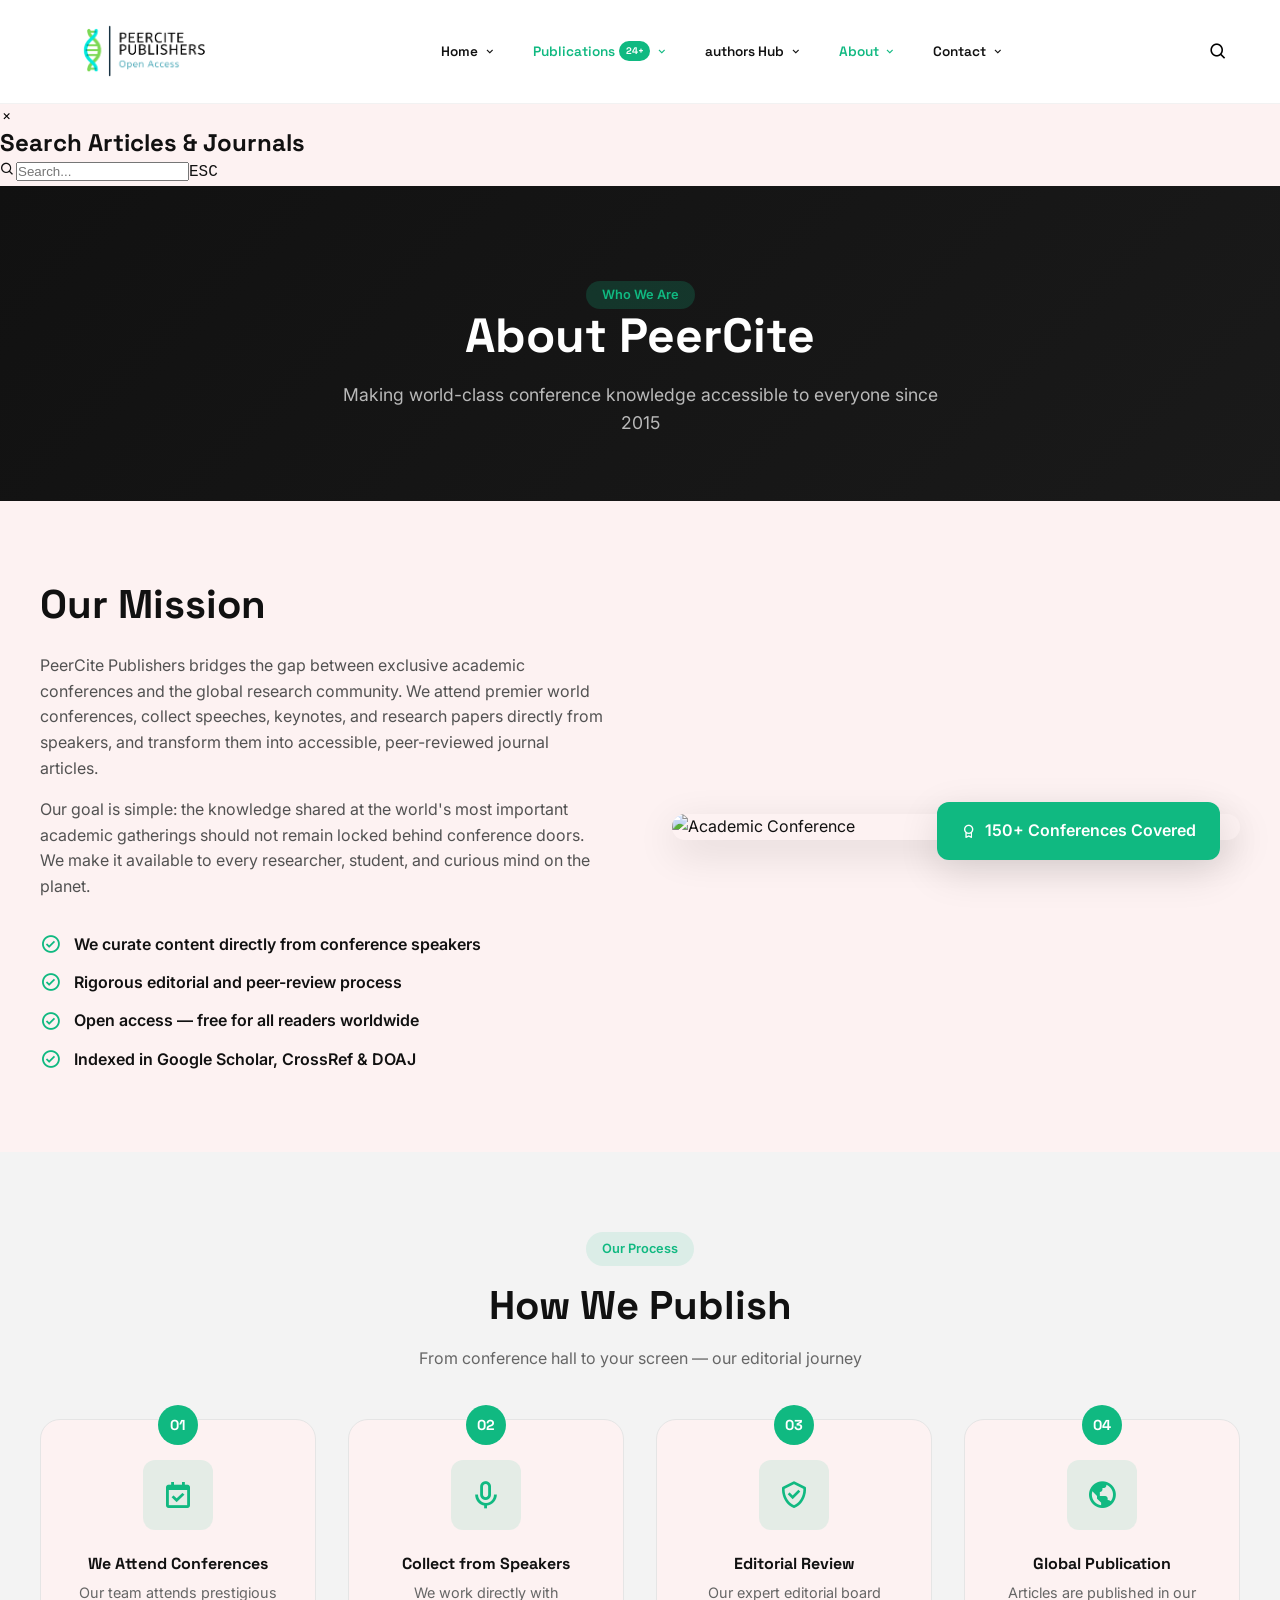
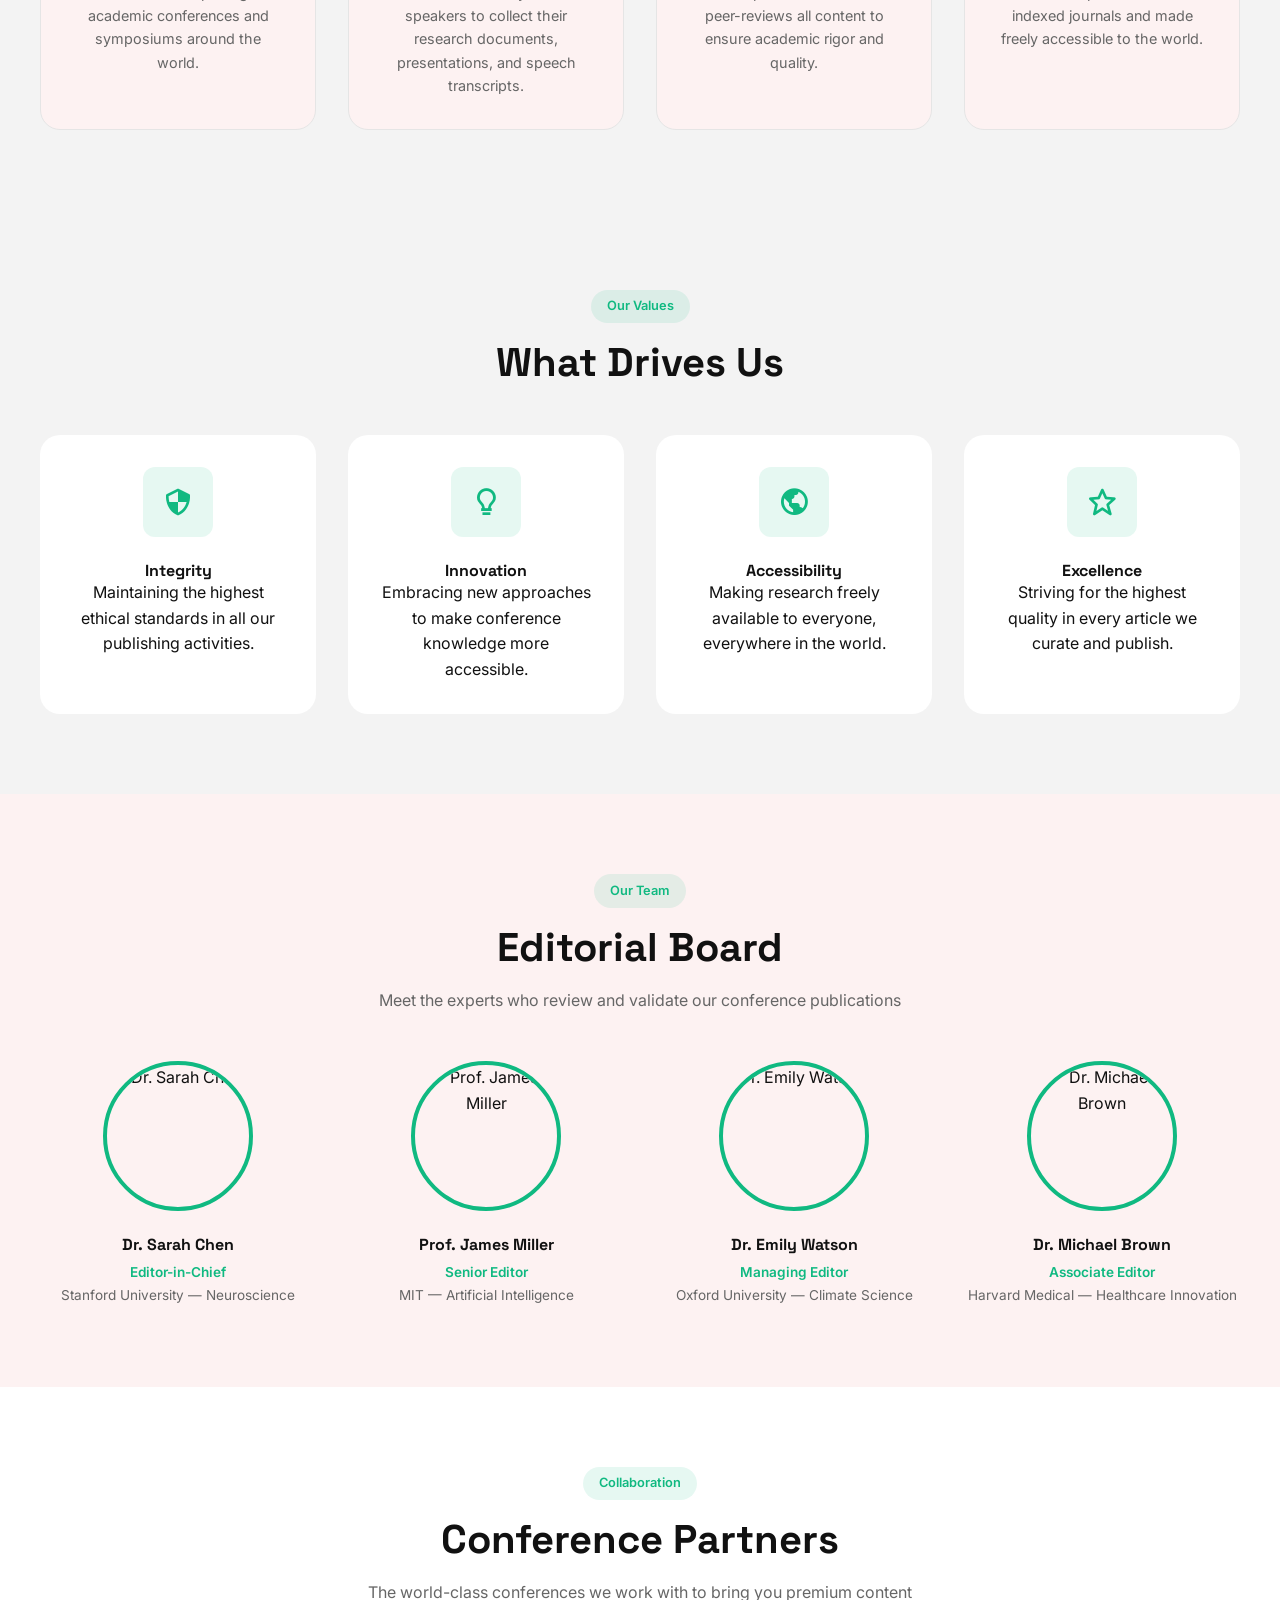
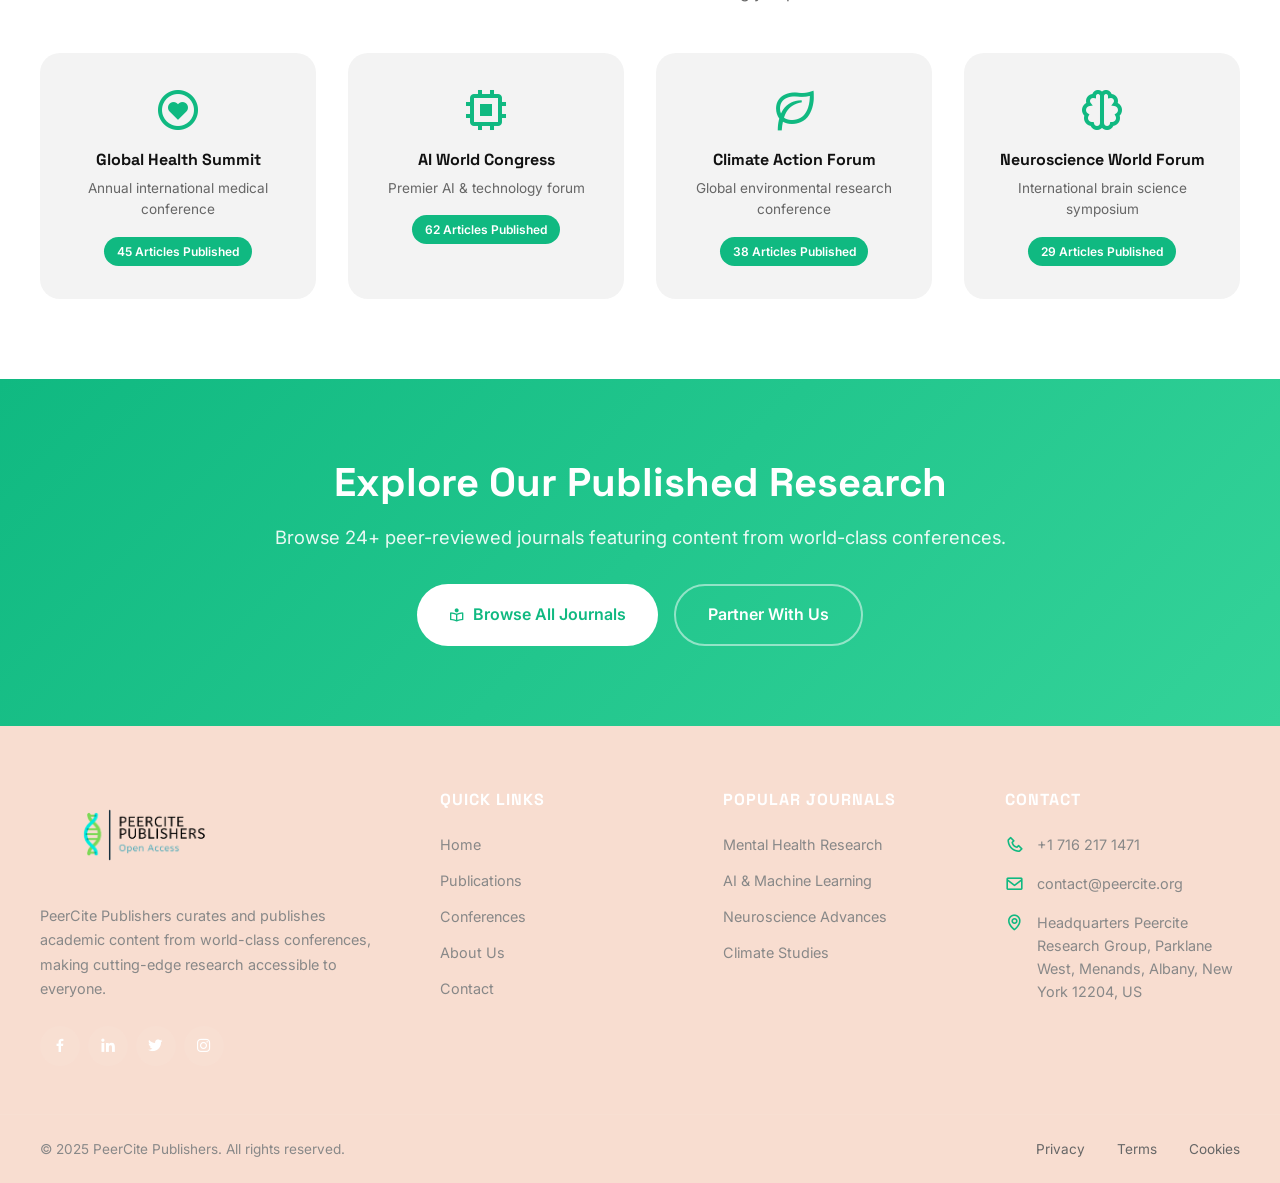
==== about.html @ d7b2512c "first commit" ====
<!DOCTYPE html>
<html lang="en">

<head>
    <meta charset="UTF-8">
    <meta name="viewport" content="width=device-width, initial-scale=1.0">
    <title>About Us | PeerCite Publishers</title>
    <link rel="preconnect" href="https://fonts.googleapis.com">
    <link rel="preconnect" href="https://fonts.gstatic.com" crossorigin>
    <link
        href="https://fonts.googleapis.com/css2?family=Space+Grotesk:wght@300;400;500;600;700;800&family=Inter:wght@300;400;500;600;700;800&display=swap"
        rel="stylesheet">
    <link href="https://unpkg.com/boxicons@2.1.4/css/boxicons.min.css" rel="stylesheet">
    <link rel="stylesheet" href="style.css">
</head>

<body>

    <!-- TOP BAR -->
    <!-- <div class="top-bar">
        <div class="container">
            <div class="top-bar-left">
                <a href="tel:+17162171471" class="top-bar-link"><i class='bx bx-phone-call'></i><span>+1 716 217 1471</span></a>
                <div class="top-bar-divider"></div>
                <a href="mailto:contact@peercite.org" class="top-bar-link"><i class='bx bx-envelope'></i><span>contact@peercite.org</span></a>
            </div>
            <div class="top-bar-right">
                <div class="top-bar-socials">
                    <a href="#" class="top-bar-social facebook"><i class='bx bxl-facebook'></i></a>
                    <a href="#" class="top-bar-social linkedin"><i class='bx bxl-linkedin'></i></a>
                    <a href="#" class="top-bar-social twitter"><i class='bx bxl-twitter'></i></a>
                    <a href="#" class="top-bar-social instagram"><i class='bx bxl-instagram'></i></a>
                </div>
            </div>
        </div>
    </div> -->

    <!-- HEADER -->
    <header class="main-header" id="main-header">
        <div class="container">
            <a href="index.html" class="header-logo">
                <img src="assets/images/Peercite Logo..png" alt="PeerCite Logo" class="logo-img">
                <div class="logo-text-wrapper">
                </div>
            </a>
            <nav class="desktop-nav">
                <div class="nav-dropdown">
                    <a href="index.html" class="nav-link"><span>Home</span><i class='bx bx-chevron-down'></i></a>
                    <!-- <div class="dropdown-menu">
                        <a href="index.html" class="dropdown-item">
                            <div class="dropdown-icon"><i class='bx bx-home-alt'></i></div>
                            <div class="dropdown-content"><span class="dropdown-title">Homepage</span><span class="dropdown-desc">Back to main page</span></div>
                        </a>
                        <a href="index.html#featured" class="dropdown-item">
                            <div class="dropdown-icon"><i class='bx bx-star'></i></div>
                            <div class="dropdown-content"><span class="dropdown-title">Featured Journals</span><span class="dropdown-desc">Our top publications</span></div>
                        </a>
                    </div> -->
                </div>
                <div class="nav-dropdown mega-dropdown">
                    <a href="publications.html" class="nav-link active"><span>Publications</span><span
                            class="nav-badge">24+</span><i class='bx bx-chevron-down'></i></a>
                    <div class="dropdown-menu mega-menu">
                        <div class="mega-menu-inner">
                            <div class="mega-col">
                                <h5 class="mega-title"><i class='bx bx-heart-circle'></i> Medical Sciences</h5>
                                <ul class="mega-links">
                                    <li><a href="journal.html?id=mental-health">Mental Health</a></li>
                                    <li><a href="journal.html?id=surgery-medicine">Surgery & Medicine</a></li>
                                    <li><a href="journal.html?id=neuroscience">Neuroscience</a></li>
                                    <li><a href="journal.html?id=cardio-biology">Cardio Biology</a></li>
                                </ul>
                            </div>
                            <div class="mega-col">
                                <h5 class="mega-title"><i class='bx bx-chip'></i> Science & Tech</h5>
                                <ul class="mega-links">
                                    <li><a href="journal.html?id=ai-machine-learning">AI & Machine Learning</a></li>
                                    <li><a href="journal.html?id=quantum-science">Quantum Science</a></li>
                                    <li><a href="journal.html?id=blockchain">Blockchain</a></li>
                                    <li><a href="journal.html?id=applied-chemistry">Applied Chemistry</a></li>
                                </ul>
                            </div>
                            <div class="mega-col">
                                <h5 class="mega-title"><i class='bx bx-group'></i> Social Sciences</h5>
                                <ul class="mega-links">
                                    <li><a href="journal.html?id=womens-leadership">Women's Leadership</a></li>
                                    <li><a href="journal.html?id=globalization">Globalization & Education</a></li>
                                    <li><a href="journal.html?id=entrepreneurship">Entrepreneurship</a></li>
                                    <li><a href="journal.html?id=metaphysics">Metaphysics & Mystery</a></li>
                                </ul>
                            </div>
                            <div class="mega-col mega-featured">
                                <div class="mega-featured-card">
                                    <span class="featured-badge">Featured</span>
                                    <h4>Women's Leadership 2024</h4>
                                    <p>Latest proceedings from the WL Conference.</p>
                                    <div class="featured-stats">
                                        <div class="stat"><strong>4</strong><span>Proceedings</span></div>
                                        <div class="stat"><strong>24</strong><span>Journals</span></div>
                                    </div>
                                    <a href="journal.html?id=womens-leadership" class="mega-featured-btn">Read Now →</a>
                                </div>
                            </div>
                        </div>
                        <div class="mega-footer">
                            <a href="publications.html" class="mega-footer-link">View All Publications <i
                                    class='bx bx-right-arrow-alt'></i></a>
                        </div>
                    </div>
                </div>
                <!-- <div class="nav-dropdown">-->
                <a href="authors.html" class="nav-link"><span>authors Hub</span><i class='bx bx-chevron-down'></i></a>
                <!-- <div class="dropdown-menu">
                        <a href="authors.html" class="dropdown-item">
                            <div class="dropdown-icon"><i class='bx bx-calendar-event'></i></div>
                            <div class="dropdown-content"><span class="dropdown-title">Past Conferences</span><span class="dropdown-desc">Browse archives</span></div>
                        </a>
                        <a href="conferences.html#speakers" class="dropdown-item">
                            <div class="dropdown-icon"><i class='bx bx-microphone'></i></div>
                            <div class="dropdown-content"><span class="dropdown-title">Featured Speakers</span><span class="dropdown-desc">World-class researchers</span></div>
                        </a>
                    </div>
                </div> -->
                <div class="nav-dropdown">
                    <a href="about.html" class="nav-link active"><span>About</span><i
                            class='bx bx-chevron-down'></i></a>
                    <div class="dropdown-menu">
                        <a href="about.html" class="dropdown-item">
                            <div class="dropdown-icon"><i class='bx bx-building-house'></i></div>
                            <div class="dropdown-content"><span class="dropdown-title">Our Story</span><span
                                    class="dropdown-desc">Mission & vision</span></div>
                        </a>
                        <a href="about.html#team" class="dropdown-item">
                            <div class="dropdown-icon"><i class='bx bx-group'></i></div>
                            <div class="dropdown-content"><span class="dropdown-title">Editorial Board</span><span
                                    class="dropdown-desc">Meet our experts</span></div>
                        </a>
                        <a href="about.html#partners" class="dropdown-item">
                            <div class="dropdown-icon"><i class='bx bx-handshake'></i></div>
                            <div class="dropdown-content"><span class="dropdown-title">Partners</span><span
                                    class="dropdown-desc">Conference organizers</span></div>
                        </a>
                    </div>
                </div>
                <div class="nav-dropdown">
                    <a href="contact.html" class="nav-link"><span>Contact</span><i class='bx bx-chevron-down'></i></a>
                    <div class="dropdown-menu">
                        <a href="contact.html" class="dropdown-item">
                            <div class="dropdown-icon"><i class='bx bx-envelope'></i></div>
                            <div class="dropdown-content"><span class="dropdown-title">Get In Touch</span><span
                                    class="dropdown-desc">Send us a message</span></div>
                        </a>
                        <a href="contact.html#faq" class="dropdown-item">
                            <div class="dropdown-icon"><i class='bx bx-help-circle'></i></div>
                            <div class="dropdown-content"><span class="dropdown-title">FAQs</span><span
                                    class="dropdown-desc">Common questions</span></div>
                        </a>
                    </div>
                </div>
            </nav>
            <div class="header-actions">
                <button class="header-icon-btn search-trigger" id="search-trigger"><i class='bx bx-search'></i></button>
                <a href="publications.html" class="btn-primary-header"><i class='bx bx-book-reader'></i><span>Read
                        Articles</span></a>
            </div>
            <button class="hamburger" id="hamburger">
                <span class="hamburger-line"></span><span class="hamburger-line"></span><span
                    class="hamburger-line"></span>
            </button>
        </div>
    </header>

    <!-- MOBILE MENU -->
    <div class="mobile-overlay" id="mobile-overlay"></div>
    <div class="mobile-menu" id="mobile-menu">
        <div class="mobile-menu-header">
            <div class="mobile-logo"><span class="logo-mark">P</span><span>PeerCite</span></div>
            <button class="mobile-close" id="mobile-close"><i class='bx bx-x'></i></button>
        </div>
        <div class="mobile-search"><i class='bx bx-search'></i><input type="search" placeholder="Search articles...">
        </div>
        <nav class="mobile-nav">
            <div class="mobile-dropdown">
                <button class="mobile-nav-link"><i class='bx bx-home'></i><span>Home</span><i
                        class='bx bx-chevron-down chevron'></i></button>
                <div class="mobile-dropdown-content"><a href="index.html">Homepage</a><a
                        href="index.html#featured">Featured Journals</a></div>
            </div>
            <div class="mobile-dropdown">
                <button class="mobile-nav-link"><i class='bx bx-book-open'></i><span>Publications</span><span
                        class="mobile-badge">24+</span><i class='bx bx-chevron-down chevron'></i></button>
                <div class="mobile-dropdown-content">
                    <a href="journal.html">Medical Sciences</a>
                    <a href="journal.html">Technology</a>
                    <a href="publications.html" class="view-all">View All →</a>
                </div>
            </div>
            <div class="mobile-dropdown">
                <button class="mobile-nav-link"><i class='bx bx-calendar-event'></i><span>Conferences</span><i
                        class='bx bx-chevron-down chevron'></i></button>
                <div class="mobile-dropdown-content"><a href="conferences.html">Past Conferences</a><a
                        href="conferences.html#speakers">Featured Speakers</a></div>
            </div>
            <div class="mobile-dropdown">
                <button class="mobile-nav-link"><i class='bx bx-info-circle'></i><span>About</span><i
                        class='bx bx-chevron-down chevron'></i></button>
                <div class="mobile-dropdown-content"><a href="about.html">Our Story</a><a
                        href="about.html#team">Editorial Board</a></div>
            </div>
            <div class="mobile-dropdown">
                <button class="mobile-nav-link"><i class='bx bx-envelope'></i><span>Contact</span><i
                        class='bx bx-chevron-down chevron'></i></button>
                <div class="mobile-dropdown-content"><a href="contact.html">Get In Touch</a><a
                        href="contact.html#faq">FAQs</a></div>
            </div>
        </nav>
        <div class="mobile-menu-cta">
            <a href="publications.html" class="btn-mobile-cta"><i class='bx bx-book-reader'></i> Read Articles</a>
        </div>
        <div class="mobile-menu-footer">
            <div class="mobile-contact">
                <a href="tel:+17162171471"><i class='bx bx-phone'></i> +1 716 217 1471</a>
                <a href="mailto:contact@peercite.org"><i class='bx bx-envelope'></i> contact@peercite.org</a>
            </div>
            <div class="mobile-socials">
                <a href="#"><i class='bx bxl-facebook'></i></a>
                <a href="#"><i class='bx bxl-linkedin'></i></a>
                <a href="#"><i class='bx bxl-twitter'></i></a>
                <a href="#"><i class='bx bxl-instagram'></i></a>
            </div>
        </div>
    </div>

    <!-- SEARCH OVERLAY -->
    <div class="search-overlay" id="search-overlay">
        <div class="search-overlay-inner">
            <button class="search-close" id="search-close"><i class='bx bx-x'></i></button>
            <h2>Search Articles & Journals</h2>
            <div class="search-form"><i class='bx bx-search'></i><input type="search" id="search-input"
                    placeholder="Search..."><kbd>ESC</kbd></div>
        </div>
    </div>

    <!-- PAGE HERO -->
    <section class="page-hero">
        <div class="container">
            <div class="page-hero-content">
                <span class="page-tag">Who We Are</span>
                <h1>About PeerCite</h1>
                <p>Making world-class conference knowledge accessible to everyone since 2015</p>
            </div>
        </div>
    </section>

    <!-- ABOUT CONTENT -->
    <section class="about-content-section">
        <div class="container">
            <div class="about-grid">
                <div class="about-text">
                    <h2>Our Mission</h2>
                    <p>PeerCite Publishers bridges the gap between exclusive academic conferences and the global
                        research community. We attend premier world conferences, collect speeches, keynotes, and
                        research papers directly from speakers, and transform them into accessible, peer-reviewed
                        journal articles.</p>
                    <p>Our goal is simple: the knowledge shared at the world's most important academic gatherings should
                        not remain locked behind conference doors. We make it available to every researcher, student,
                        and curious mind on the planet.</p>
                    <div class="about-features">
                        <div class="about-feature">
                            <i class='bx bx-check-circle'></i>
                            <span>We curate content directly from conference speakers</span>
                        </div>
                        <div class="about-feature">
                            <i class='bx bx-check-circle'></i>
                            <span>Rigorous editorial and peer-review process</span>
                        </div>
                        <div class="about-feature">
                            <i class='bx bx-check-circle'></i>
                            <span>Open access — free for all readers worldwide</span>
                        </div>
                        <div class="about-feature">
                            <i class='bx bx-check-circle'></i>
                            <span>Indexed in Google Scholar, CrossRef & DOAJ</span>
                        </div>
                    </div>
                </div>
                <div class="about-image">
                    <img src="https://images.unsplash.com/photo-1540575467063-178a50c2df87?w=600&h=500&fit=crop"
                        alt="Academic Conference" loading="lazy">
                    <div class="about-badge"><i class='bx bx-award'></i> 150+ Conferences Covered</div>
                </div>
            </div>
        </div>
    </section>

    <!-- HOW WE WORK -->
    <section class="how-section" style="background: var(--gray-100);">
        <div class="container">
            <div class="section-header">
                <span class="section-tag">Our Process</span>
                <h2>How We Publish</h2>
                <p>From conference hall to your screen — our editorial journey</p>
            </div>
            <div class="how-grid">
                <div class="how-card">
                    <div class="how-number">01</div>
                    <div class="how-icon"><i class='bx bx-calendar-check'></i></div>
                    <h4>We Attend Conferences</h4>
                    <p>Our team attends prestigious academic conferences and symposiums around the world.</p>
                </div>
                <div class="how-card">
                    <div class="how-number">02</div>
                    <div class="how-icon"><i class='bx bx-microphone'></i></div>
                    <h4>Collect from Speakers</h4>
                    <p>We work directly with speakers to collect their research documents, presentations, and speech
                        transcripts.</p>
                </div>
                <div class="how-card">
                    <div class="how-number">03</div>
                    <div class="how-icon"><i class='bx bx-check-shield'></i></div>
                    <h4>Editorial Review</h4>
                    <p>Our expert editorial board peer-reviews all content to ensure academic rigor and quality.</p>
                </div>
                <div class="how-card">
                    <div class="how-number">04</div>
                    <div class="how-icon"><i class='bx bx-world'></i></div>
                    <h4>Global Publication</h4>
                    <p>Articles are published in our indexed journals and made freely accessible to the world.</p>
                </div>
            </div>
        </div>
    </section>

    <!-- VALUES -->
    <section class="values-section">
        <div class="container">
            <div class="section-header">
                <span class="section-tag">Our Values</span>
                <h2>What Drives Us</h2>
            </div>
            <div class="values-grid">
                <div class="value-card">
                    <div class="value-icon"><i class='bx bx-shield-quarter'></i></div>
                    <h4>Integrity</h4>
                    <p>Maintaining the highest ethical standards in all our publishing activities.</p>
                </div>
                <div class="value-card">
                    <div class="value-icon"><i class='bx bx-bulb'></i></div>
                    <h4>Innovation</h4>
                    <p>Embracing new approaches to make conference knowledge more accessible.</p>
                </div>
                <div class="value-card">
                    <div class="value-icon"><i class='bx bx-world'></i></div>
                    <h4>Accessibility</h4>
                    <p>Making research freely available to everyone, everywhere in the world.</p>
                </div>
                <div class="value-card">
                    <div class="value-icon"><i class='bx bx-star'></i></div>
                    <h4>Excellence</h4>
                    <p>Striving for the highest quality in every article we curate and publish.</p>
                </div>
            </div>
        </div>
    </section>

    <!-- TEAM -->
    <section class="team-section" id="team">
        <div class="container">
            <div class="section-header">
                <span class="section-tag">Our Team</span>
                <h2>Editorial Board</h2>
                <p>Meet the experts who review and validate our conference publications</p>
            </div>
            <div class="team-grid">
                <div class="team-card">
                    <div class="team-image">
                        <img src="https://ui-avatars.com/api/?name=Dr+Sarah+Chen&background=10B981&color=fff&size=200"
                            alt="Dr. Sarah Chen" loading="lazy">
                    </div>
                    <div class="team-info">
                        <h4>Dr. Sarah Chen</h4>
                        <span>Editor-in-Chief</span>
                        <p>Stanford University — Neuroscience</p>
                    </div>
                </div>
                <div class="team-card">
                    <div class="team-image">
                        <img src="https://ui-avatars.com/api/?name=Prof+James+Miller&background=3B82F6&color=fff&size=200"
                            alt="Prof. James Miller" loading="lazy">
                    </div>
                    <div class="team-info">
                        <h4>Prof. James Miller</h4>
                        <span>Senior Editor</span>
                        <p>MIT — Artificial Intelligence</p>
                    </div>
                </div>
                <div class="team-card">
                    <div class="team-image">
                        <img src="https://ui-avatars.com/api/?name=Dr+Emily+Watson&background=F59E0B&color=fff&size=200"
                            alt="Dr. Emily Watson" loading="lazy">
                    </div>
                    <div class="team-info">
                        <h4>Dr. Emily Watson</h4>
                        <span>Managing Editor</span>
                        <p>Oxford University — Climate Science</p>
                    </div>
                </div>
                <div class="team-card">
                    <div class="team-image">
                        <img src="https://ui-avatars.com/api/?name=Dr+Michael+Brown&background=EF4444&color=fff&size=200"
                            alt="Dr. Michael Brown" loading="lazy">
                    </div>
                    <div class="team-info">
                        <h4>Dr. Michael Brown</h4>
                        <span>Associate Editor</span>
                        <p>Harvard Medical — Healthcare Innovation</p>
                    </div>
                </div>
            </div>
        </div>
    </section>

    <!-- PARTNERS SECTION -->
    <section class="partners-section" id="partners">
        <div class="container">
            <div class="section-header">
                <span class="section-tag">Collaboration</span>
                <h2>Conference Partners</h2>
                <p>The world-class conferences we work with to bring you premium content</p>
            </div>
            <div class="partners-grid">
                <div class="partner-card">
                    <i class='bx bx-heart-circle partner-icon'></i>
                    <h4>Global Health Summit</h4>
                    <p>Annual international medical conference</p>
                    <span class="partner-stat">45 Articles Published</span>
                </div>
                <div class="partner-card">
                    <i class='bx bx-chip partner-icon'></i>
                    <h4>AI World Congress</h4>
                    <p>Premier AI & technology forum</p>
                    <span class="partner-stat">62 Articles Published</span>
                </div>
                <div class="partner-card">
                    <i class='bx bx-leaf partner-icon'></i>
                    <h4>Climate Action Forum</h4>
                    <p>Global environmental research conference</p>
                    <span class="partner-stat">38 Articles Published</span>
                </div>
                <div class="partner-card">
                    <i class='bx bx-brain partner-icon'></i>
                    <h4>Neuroscience World Forum</h4>
                    <p>International brain science symposium</p>
                    <span class="partner-stat">29 Articles Published</span>
                </div>
            </div>
        </div>
    </section>

    <!-- CTA -->
    <section class="cta-section">
        <div class="container">
            <div class="cta-content">
                <h2>Explore Our Published Research</h2>
                <p>Browse 24+ peer-reviewed journals featuring content from world-class conferences.</p>
                <div class="cta-buttons">
                    <a href="publications.html" class="btn-cta-primary">
                        <i class='bx bx-book-reader'></i> Browse All Journals
                    </a>
                    <a href="contact.html#partner" class="btn-cta-secondary">
                        Partner With Us
                    </a>
                </div>
            </div>
        </div>
    </section>

    <!-- FOOTER -->
    <footer class="site-footer">
        <div class="container">
            <div class="footer-main">
                <div class="footer-brand">
                    <div class="footer-logo">
                        <img src="assets/images/Peercite Logo..png" alt="PeerCite Logo" class="logo-img">
                    </div>
                    <p class="footer-description">PeerCite Publishers curates and publishes academic content from
                        world-class conferences, making cutting-edge research accessible to everyone.</p>
                    <div class="footer-socials">
                        <a href="#" class="footer-social"><i class='bx bxl-facebook'></i></a>
                        <a href="#" class="footer-social"><i class='bx bxl-linkedin'></i></a>
                        <a href="#" class="footer-social"><i class='bx bxl-twitter'></i></a>
                        <a href="#" class="footer-social"><i class='bx bxl-instagram'></i></a>
                    </div>
                </div>
                <div class="footer-column">
                    <h4>Quick Links</h4>
                    <div class="footer-links">
                        <a href="index.html">Home</a>
                        <a href="publications.html">Publications</a>
                        <a href="conferences.html">Conferences</a>
                        <a href="about.html">About Us</a>
                        <a href="contact.html">Contact</a>
                    </div>
                </div>
                <div class="footer-column">
                    <h4>Popular Journals</h4>
                    <div class="footer-links">
                        <a href="journal.html">Mental Health Research</a>
                        <a href="journal.html">AI & Machine Learning</a>
                        <a href="journal.html">Neuroscience Advances</a>
                        <a href="journal.html">Climate Studies</a>
                    </div>
                </div>
                <div class="footer-column">
                    <h4>Contact</h4>
                    <div class="footer-contact-item"><i class='bx bx-phone'></i><a href="tel:+17162171471">+1 716 217
                            1471</a></div>
                    <div class="footer-contact-item"><i class='bx bx-envelope'></i><a
                            href="mailto:contact@peercite.org">contact@peercite.org</a></div>
                    <div class="footer-contact-item"><i class='bx bx-map'></i><span>Headquarters
                            Peercite Research Group, Parklane West, Menands, Albany, New York 12204, US</span></div>
                </div>
            </div>
        </div>
        <div class="footer-bottom">
            <div class="container">
                <p class="footer-copyright">© 2025 PeerCite Publishers. All rights reserved.</p>
                <div class="footer-bottom-links"><a href="#">Privacy</a><a href="#">Terms</a><a href="#">Cookies</a>
                </div>
            </div>
        </div>
    </footer>

    <button class="back-to-top" id="back-to-top"><i class='bx bx-up-arrow-alt'></i></button>
    <script src="script.js"></script>
</body>

</html>
---- style.css ----
/* =====================================================
   PEERCITE PUBLISHERS - COMPLETE STYLESHEET
   ===================================================== */

/* ==================== GOOGLE FONTS ==================== */
@import url('https://fonts.googleapis.com/css2?family=Space+Grotesk:wght@300;400;500;600;700;800&family=Inter:wght@300;400;500;600;700;800&display=swap');

/* ==================== CSS RESET ==================== */
*,
*::before,
*::after {
    margin: 0;
    padding: 0;
    box-sizing: border-box;
}

/* ==================== VARIABLES ==================== */
:root {
    --primary: #10B981;
    --primary-dark: #34D399;
    --primary-light: #34D399;
    --primary-glow: rgba(193, 250, 231, 0.25);

    --dark: #111111;
    --gray-900: #1a1a1a;
    --gray-600: #525252;
    --gray-500: #666666;
    --gray-400: #888888;
    --gray-300: #b3b3b3;
    --gray-200: #e5e5e5;
    --gray-100: #f3f3f3;
    --white: #ffffff;
    --bg: #fdf2f2;

    --font-heading: 'Space Grotesk', sans-serif;
    --font-body: 'Inter', sans-serif;

    --container: 1400px;
    --padding: 2.5rem;

    --radius-sm: 6px;
    --radius-md: 12px;
    --radius-lg: 20px;
    --radius-full: 9999px;

    --shadow-sm: 0 2px 4px rgba(0, 0, 0, 0.06);
    --shadow-md: 0 4px 12px rgba(0, 0, 0, 0.08);
    --shadow-lg: 0 12px 40px rgba(0, 0, 0, 0.12);

    --transition: 0.3s ease;
}

/* ==================== BASE ==================== */
html {
    scroll-behavior: smooth;
}

body {
    font-family: var(--font-body);
    font-size: 16px;
    line-height: 1.6;
    color: var(--dark);
    background: var(--bg);
}

body.no-scroll {
    overflow: hidden;
}

::selection {
    background: var(--primary);
    color: var(--white);
}

h1,
h2,
h3,
h4,
h5 {
    font-family: var(--font-heading);
    font-weight: 700;
    line-height: 1.2;
    color: var(--dark);
}

a {
    text-decoration: none;
    color: inherit;
    transition: var(--transition);
}

img {
    max-width: 100%;
    display: block;
}

button {
    font-family: inherit;
    cursor: pointer;
    border: none;
    background: none;
}

ul {
    list-style: none;
}

.container {
    max-width: var(--container);
    margin: 0 auto;
    padding: 0 var(--padding);
}

.logo-img {
    height: 90px;
    width: auto;
    object-fit: contain;
}

/* ==================== SKIP LINK ==================== */

/* =====================================================
   3D GLOBE PRELOADER
   ===================================================== */

.preloader {
    position: fixed;
    inset: 0;
    background: radial-gradient(ellipse at center, #1a1a2e 0%, #0a0a0a 100%);
    display: flex;
    align-items: center;
    justify-content: center;
    z-index: 99999;
    overflow: hidden;
    transition: opacity 1s ease, visibility 1s ease;
}

.preloader.hidden {
    opacity: 0;
    visibility: hidden;
    pointer-events: none;
}

.preloader-scene {
    position: relative;
    width: 100%;
    height: 100%;
    display: flex;
    align-items: center;
    justify-content: center;
    perspective: 1200px;
}

/* ==================== FLOATING PARTICLES ==================== */
.particles-bg {
    position: absolute;
    inset: 0;
    overflow: hidden;
    pointer-events: none;
}

.particle {
    position: absolute;
    width: 3px;
    height: 3px;
    background: rgba(16, 185, 129, 0.6);
    border-radius: 50%;
    box-shadow: 0 0 10px rgba(16, 185, 129, 0.8);
    animation: particleFloat 15s linear infinite;
}

@keyframes particleFloat {
    0% {
        transform: translateY(100vh) translateX(0) scale(0);
        opacity: 0;
    }

    10% {
        opacity: 1;
    }

    90% {
        opacity: 1;
    }

    100% {
        transform: translateY(-100vh) translateX(100px) scale(1);
        opacity: 0;
    }
}

.particle:nth-child(1) {
    left: 10%;
    animation-delay: 0s;
}

.particle:nth-child(2) {
    left: 20%;
    animation-delay: 2s;
    animation-duration: 12s;
}

.particle:nth-child(3) {
    left: 30%;
    animation-delay: 4s;
    animation-duration: 18s;
}

.particle:nth-child(4) {
    left: 40%;
    animation-delay: 1s;
}

.particle:nth-child(5) {
    left: 50%;
    animation-delay: 3s;
    animation-duration: 14s;
}

.particle:nth-child(6) {
    left: 60%;
    animation-delay: 5s;
}

.particle:nth-child(7) {
    left: 70%;
    animation-delay: 2.5s;
    animation-duration: 16s;
}

.particle:nth-child(8) {
    left: 80%;
    animation-delay: 4.5s;
}

.particle:nth-child(9) {
    left: 90%;
    animation-delay: 1.5s;
    animation-duration: 13s;
}

.particle:nth-child(10) {
    left: 95%;
    animation-delay: 3.5s;
}

/* ==================== 3D GLOBE ==================== */
.globe-container {
    position: relative;
    width: 350px;
    height: 350px;
    transform-style: preserve-3d;
    animation: globeFloat 6s ease-in-out infinite;
}

@keyframes globeFloat {

    0%,
    100% {
        transform: translateY(0px) rotateX(10deg);
    }

    50% {
        transform: translateY(-20px) rotateX(10deg);
    }
}

.globe {
    position: relative;
    width: 100%;
    height: 100%;
    border-radius: 50%;
    background: radial-gradient(circle at 30% 30%, #1e3a5f, #0a1929);
    transform-style: preserve-3d;
    animation: globeRotate 20s linear infinite;
    box-shadow:
        inset -40px -40px 80px rgba(0, 0, 0, 0.6),
        inset 20px 20px 40px rgba(16, 185, 129, 0.1),
        0 0 100px rgba(16, 185, 129, 0.3);
}

@keyframes globeRotate {
    from {
        transform: rotateY(0deg) rotateX(10deg);
    }

    to {
        transform: rotateY(360deg) rotateX(10deg);
    }
}

/* Globe Lines */
.globe-lines {
    position: absolute;
    inset: 0;
    border-radius: 50%;
}

.latitude-line,
.longitude-line {
    position: absolute;
    border: 1px solid rgba(16, 185, 129, 0.2);
    border-radius: 50%;
}

.latitude-line {
    width: 100%;
    left: 0;
}

.latitude-line.line-1 {
    top: 25%;
    height: 50%;
}

.latitude-line.line-2 {
    top: 40%;
    height: 20%;
}

.latitude-line.line-3 {
    top: 50%;
    height: 1px;
    width: 100%;
    border-radius: 0;
}

.longitude-line {
    height: 100%;
    left: 50%;
    transform: translateX(-50%) rotateY(var(--rotation));
}

.longitude-line.line-1 {
    --rotation: 0deg;
}

.longitude-line.line-2 {
    --rotation: 45deg;
}

.longitude-line.line-3 {
    --rotation: 90deg;
}

.longitude-line.line-4 {
    --rotation: 135deg;
}

/* Continents/Regions */
.continents {
    position: absolute;
    inset: 0;
    border-radius: 50%;
    animation: continentsRotate 20s linear infinite;
}

@keyframes continentsRotate {
    from {
        transform: rotateY(0deg);
    }

    to {
        transform: rotateY(360deg);
    }
}

.continent {
    position: absolute;
    width: 40px;
    height: 40px;
    display: flex;
    align-items: center;
    justify-content: center;
    cursor: pointer;
    transition: transform 0.3s ease;
}

.continent:hover {
    transform: scale(1.3);
}

/* Positioning continents around the globe */
.continent.europe {
    top: 30%;
    left: 55%;
}

.continent.asia {
    top: 35%;
    left: 70%;
}

.continent.americas {
    top: 40%;
    left: 20%;
}

.continent.africa {
    top: 55%;
    left: 50%;
}

.region-dot {
    width: 12px;
    height: 12px;
    background: #10B981;
    border-radius: 50%;
    box-shadow:
        0 0 20px rgba(16, 185, 129, 0.8),
        0 0 40px rgba(16, 185, 129, 0.4);
    animation: dotPulse 2s ease-in-out infinite;
}

@keyframes dotPulse {

    0%,
    100% {
        transform: scale(1);
    }

    50% {
        transform: scale(1.3);
    }
}

.region-pulse {
    position: absolute;
    width: 40px;
    height: 40px;
    border: 2px solid #10B981;
    border-radius: 50%;
    top: 50%;
    left: 50%;
    transform: translate(-50%, -50%);
    animation: pulsateRing 2s ease-out infinite;
}

@keyframes pulsateRing {
    0% {
        transform: translate(-50%, -50%) scale(0.5);
        opacity: 1;
    }

    100% {
        transform: translate(-50%, -50%) scale(2);
        opacity: 0;
    }
}

/* Globe Effects */
.globe-glow {
    position: absolute;
    inset: -20px;
    border-radius: 50%;
    background: radial-gradient(circle, rgba(16, 185, 129, 0.3), transparent 70%);
    animation: glowPulse 4s ease-in-out infinite;
    pointer-events: none;
}

@keyframes glowPulse {

    0%,
    100% {
        opacity: 0.5;
        transform: scale(1);
    }

    50% {
        opacity: 1;
        transform: scale(1.05);
    }
}

.globe-atmosphere {
    position: absolute;
    inset: -5px;
    border-radius: 50%;
    background: radial-gradient(circle at 30% 30%,
            rgba(52, 211, 153, 0.1),
            rgba(16, 185, 129, 0.05) 50%,
            transparent 70%);
    pointer-events: none;
}

/* ==================== ORBIT RINGS ==================== */
.orbit-ring {
    position: absolute;
    border: 2px solid rgba(16, 185, 129, 0.3);
    border-radius: 50%;
    animation: orbitRotate 8s linear infinite;
}

.orbit-ring.ring-1 {
    width: 400px;
    height: 400px;
    top: 50%;
    left: 50%;
    transform: translate(-50%, -50%) rotateX(75deg);
    animation-duration: 6s;
}

.orbit-ring.ring-2 {
    width: 450px;
    height: 450px;
    top: 50%;
    left: 50%;
    transform: translate(-50%, -50%) rotateY(60deg) rotateX(15deg);
    animation-duration: 10s;
    animation-direction: reverse;
}

.orbit-ring.ring-3 {
    width: 500px;
    height: 500px;
    top: 50%;
    left: 50%;
    transform: translate(-50%, -50%) rotateX(45deg) rotateZ(30deg);
    animation-duration: 14s;
}

@keyframes orbitRotate {
    from {
        transform: translate(-50%, -50%) rotateZ(0deg);
    }

    to {
        transform: translate(-50%, -50%) rotateZ(360deg);
    }
}

/* ==================== BRAND ==================== */
.preloader-brand {
    position: absolute;
    bottom: 15%;
    text-align: center;
    z-index: 10;
}

.brand-logo {
    display: flex;
    align-items: center;
    justify-content: center;
    gap: 8px;
    margin-bottom: 1rem;
}

@keyframes logoFloat {

    0%,
    100% {
        transform: translateY(0);
    }

    50% {
        transform: translateY(-10px);
    }
}

@keyframes dotBlink {

    0%,
    100% {
        opacity: 1;
        transform: scale(1);
    }

    50% {
        opacity: 0.4;
        transform: scale(0.8);
    }
}

.brand-title {
    font-family: var(--font-heading);
    font-size: 2.5rem;
    font-weight: 800;
    color: #fff;
    margin: 0;
    letter-spacing: -1px;
}

.brand-highlight {
    color: #10B981;
    text-shadow: 0 0 30px rgba(16, 185, 129, 0.6);
}

.brand-tagline {
    font-size: 0.75rem;
    color: #888;
    text-transform: uppercase;
    letter-spacing: 3px;
    margin: 0.5rem 0 1rem;
}

.loading-dots {
    display: flex;
    gap: 8px;
    justify-content: center;
}

.loading-dots .dot {
    width: 8px;
    height: 8px;
    background: #10B981;
    border-radius: 50%;
    animation: dotBounce 1.4s ease-in-out infinite;
}

.loading-dots .dot:nth-child(1) {
    animation-delay: 0s;
}

.loading-dots .dot:nth-child(2) {
    animation-delay: 0.2s;
}

.loading-dots .dot:nth-child(3) {
    animation-delay: 0.4s;
}

@keyframes dotBounce {

    0%,
    80%,
    100% {
        transform: scale(0.8);
        opacity: 0.5;
    }

    40% {
        transform: scale(1.2);
        opacity: 1;
    }
}

/* ==================== FLOATING ICONS ==================== */
.floating-icons {
    position: absolute;
    inset: 0;
    pointer-events: none;
}

.float-icon {
    position: absolute;
    width: 50px;
    height: 50px;
    background: rgba(16, 185, 129, 0.1);
    border: 2px solid rgba(16, 185, 129, 0.3);
    border-radius: 50%;
    display: flex;
    align-items: center;
    justify-content: center;
    color: #10B981;
    font-size: 1.5rem;
    animation: iconFloat 8s ease-in-out infinite;
}

@keyframes iconFloat {

    0%,
    100% {
        transform: translateY(0) rotate(0deg);
    }

    25% {
        transform: translateY(-30px) rotate(90deg);
    }

    50% {
        transform: translateY(0) rotate(180deg);
    }

    75% {
        transform: translateY(30px) rotate(270deg);
    }
}

.float-icon.icon-1 {
    top: 15%;
    left: 10%;
    animation-delay: 0s;
}

.float-icon.icon-2 {
    top: 20%;
    right: 10%;
    animation-delay: 2s;
    animation-duration: 10s;
}

.float-icon.icon-3 {
    bottom: 25%;
    left: 15%;
    animation-delay: 4s;
    animation-duration: 12s;
}

.float-icon.icon-4 {
    bottom: 20%;
    right: 15%;
    animation-delay: 6s;
    animation-duration: 9s;
}

/* ==================== RESPONSIVE ==================== */
@media (max-width: 768px) {
    .globe-container {
        width: 250px;
        height: 250px;
    }

    .orbit-ring.ring-1 {
        width: 300px;
        height: 300px;
    }

    .orbit-ring.ring-2 {
        width: 350px;
        height: 350px;
    }

    .orbit-ring.ring-3 {
        width: 400px;
        height: 400px;
    }

    .brand-title {
        font-size: 2rem;
    }

    .float-icon {
        width: 40px;
        height: 40px;
        font-size: 1.2rem;
    }

    .floating-icons {
        display: none;
        /* Hide on mobile for cleaner look */
    }
}

@media (max-width: 480px) {
    .globe-container {
        width: 200px;
        height: 200px;
    }

    .continent {
        width: 30px;
        height: 30px;
    }

    .region-dot {
        width: 8px;
        height: 8px;
    }
}

/* ==================== ANNOUNCEMENT BAR ==================== */

/* ==================== TOP BAR ==================== */
.top-bar {
    background: var(--primary);
    color: var(--white);
    padding: 0.5rem 0;
    font-size: 0.85rem;
}

.top-bar .container {
    display: flex;
    align-items: center;
    justify-content: space-between;
}

.top-bar-left,
.top-bar-right {
    display: flex;
    align-items: center;
    gap: 1.5rem;
}

.top-bar-link {
    display: flex;
    align-items: center;
    gap: 0.5rem;
    color: var(--white);
}

.top-bar-link:hover {
    opacity: 0.8;
    color: var(--white);
}

.top-bar-divider {
    width: 1px;
    height: 16px;
    background: rgba(255, 255, 255, 0.3);
}

.top-bar-socials {
    display: flex;
    gap: 0.5rem;
}

.top-bar-social {
    width: 30px;
    height: 30px;
    display: flex;
    align-items: center;
    justify-content: center;
    border-radius: 50%;
    color: var(--white);
    font-size: 0.9rem;
}

.top-bar-social.facebook {
    background: #1877f2;
}

.top-bar-social.linkedin {
    background: #0a66c2;
}

.top-bar-social.twitter {
    background: #1da1f2;
}

.top-bar-social.instagram {
    background: linear-gradient(45deg, #f09433, #dc2743, #bc1888);
}

.top-bar-social:hover {
    transform: translateY(-2px);
    color: var(--white);
}

/* ==================== MAIN HEADER ==================== */
.main-header {
    position: sticky;
    top: 0;
    z-index: 100;

    background: rgb(255, 255, 255);

    /* background: rgb(191, 243, 199); */
    backdrop-filter: blur(20px);
    border-bottom: 1px solid rgba(0, 0, 0, 0.05);
    transition: var(--transition);
}

.main-header.scrolled {
    box-shadow: var(--shadow-md);
}

.main-header .container {
    display: flex;
    align-items: center;
    justify-content: space-between;
    padding-top: 0.4rem;
    padding-bottom: 0.4rem;
    background-origin: padding-box;
}

/* Desktop Nav */
.desktop-nav {
    display: flex;
    align-items: center;
    gap: 0.25rem;
}

.nav-link {
    position: relative;
    display: flex;
    align-items: center;
    gap: 0.3rem;
    padding: 0.6rem 1rem;
    font-family: var(--font-heading);
    font-size: 0.85rem;
    font-weight: 600;
    color: var(--dark);
    border-radius: var(--radius-sm);
}

.nav-link:hover {
    background: rgba(16, 185, 129, 0.08);
    color: var(--primary);
}

.nav-link.active {
    color: var(--primary);
}

.nav-badge {
    background: var(--primary);
    color: var(--white);
    font-size: 0.6rem;
    font-weight: 700;
    padding: 0.15rem 0.4rem;
    border-radius: var(--radius-full);
}

/* Dropdown */
.nav-dropdown {
    position: relative;
}

.dropdown-menu {
    position: absolute;
    top: 100%;
    left: 50%;
    transform: translateX(-50%) translateY(10px);
    background: var(--white);
    border-radius: var(--radius-lg);
    box-shadow: var(--shadow-lg);
    min-width: 280px;
    padding: 1rem;
    opacity: 0;
    visibility: hidden;
    transition: var(--transition);
    z-index: 100;
}

.nav-dropdown:hover .dropdown-menu {
    opacity: 1;
    visibility: visible;
    transform: translateX(-50%) translateY(0);
}

.dropdown-item {
    display: flex;
    align-items: flex-start;
    gap: 1rem;
    padding: 0.8rem;
    border-radius: var(--radius-md);
}

.dropdown-item:hover {
    background: rgba(16, 185, 129, 0.08);
}

.dropdown-icon {
    width: 40px;
    height: 40px;
    display: flex;
    align-items: center;
    justify-content: center;
    background: var(--gray-100);
    border-radius: var(--radius-sm);
    color: var(--primary);
    font-size: 1.2rem;
}

.dropdown-item:hover .dropdown-icon {
    background: var(--primary);
    color: var(--white);
}

.dropdown-title {
    font-weight: 600;
    font-size: 0.9rem;
}

.dropdown-desc {
    font-size: 0.75rem;
    color: var(--gray-500);
}

/* Mega Menu */
.mega-menu {
    width: 750px;
    padding: 0;
}

.mega-menu-inner {
    display: grid;
    grid-template-columns: repeat(4, 1fr);
    padding: 1.5rem;
}

.mega-col {
    padding: 0 1rem;
    border-right: 1px solid var(--gray-100);
}

.mega-col:last-child {
    border-right: none;
}

.mega-title {
    display: flex;
    align-items: center;
    gap: 0.5rem;
    font-size: 0.85rem;
    font-weight: 700;
    margin-bottom: 1rem;
    padding-bottom: 0.5rem;
    border-bottom: 2px solid var(--primary);
}

.mega-title i {
    color: var(--primary);
}

.mega-links a {
    display: block;
    padding: 0.4rem 0;
    font-size: 0.85rem;
    color: var(--gray-600);
}

.mega-links a:hover {
    color: var(--primary);
    padding-left: 0.5rem;
}

.mega-featured-card {
    background: linear-gradient(135deg, var(--primary), var(--primary-dark));
    color: var(--white);
    padding: 1.5rem;
    border-radius: var(--radius-md);
    height: 100%;
}

.featured-badge {
    display: inline-block;
    background: rgba(255, 255, 255, 0.2);
    padding: 0.2rem 0.6rem;
    border-radius: var(--radius-full);
    font-size: 0.65rem;
    font-weight: 700;
    margin-bottom: 1rem;
}

.mega-featured-card h4 {
    color: var(--white);
    margin-bottom: 0.5rem;
}

.mega-featured-card p {
    font-size: 0.8rem;
    opacity: 0.9;
    margin-bottom: 1rem;
}

.featured-stats {
    display: flex;
    gap: 1.5rem;
    margin-bottom: 1rem;
}

.featured-stats .stat {
    display: flex;
    flex-direction: column;
}

.featured-stats strong {
    font-size: 1.2rem;
}

.featured-stats span {
    font-size: 0.7rem;
    opacity: 0.8;
}

.mega-featured-btn {
    color: var(--white);
    font-weight: 600;
}

.mega-footer {
    background: var(--gray-100);
    padding: 1rem;
    text-align: center;
}

.mega-footer-link {
    color: var(--primary);
    font-weight: 600;
    display: inline-flex;
    align-items: center;
    gap: 0.5rem;
}

/* Header Actions */
.header-actions {
    display: flex;
    align-items: center;
    gap: 0.5rem;
}

.header-icon-btn {
    width: 44px;
    height: 44px;
    display: flex;
    align-items: center;
    justify-content: center;
    border-radius: var(--radius-full);
    font-size: 1.2rem;
}

.header-icon-btn:hover {
    background: var(--gray-100);
    color: var(--primary);
}

/* Hamburger */
.hamburger {
    display: none;
    flex-direction: column;
    gap: 5px;
    padding: 0.5rem;
}

.hamburger-line {
    width: 24px;
    height: 2px;
    background: var(--dark);
    transition: var(--transition);
}

.hamburger.active .hamburger-line:nth-child(1) {
    transform: translateY(7px) rotate(45deg);
}

.hamburger.active .hamburger-line:nth-child(2) {
    opacity: 0;
}

.hamburger.active .hamburger-line:nth-child(3) {
    transform: translateY(-7px) rotate(-45deg);
}

/* ==================== SEARCH OVERLAY ==================== */
/* =====================================================
   NEW SEARCH BAR & OVERLAY STYLES
   ===================================================== */

/* 1. Header Search Bar Styling */
.nav-controls {
    flex-grow: 1;
    max-width: 500px;
    margin: 0 2rem;
}

.integrated-access-bar {
    display: flex;
    align-items: center;
    background: var(--bg);
    border: 1px solid var(--border-color);
    border-radius: var(--radius-full);
    padding: 0.25rem;
    padding-left: 1rem;
    box-shadow: var(--shadow-sm);
    cursor: pointer;
    transition: all var(--transition);
}

.integrated-access-bar:hover {
    border-color: var(--primary);
    box-shadow: 0 0 0 3px rgba(16, 185, 129, 0.1);
}

.search-section {
    display: flex;
    align-items: center;
    flex-grow: 1;
}

.search-icon-ui {
    color: var(--slate);
    font-size: 1.2rem;
}

#journal-search-trigger {
    width: 100%;
    border: none;
    background: transparent;
    outline: none;
    padding: 0.6rem 0.8rem;
    font-size: 0.95rem;
    color: var(--slate-dark);
    cursor: pointer;
}

#journal-search-trigger::placeholder {
    color: var(--slate);
}

.access-divider {
    width: 1px;
    height: 24px;
    background: var(--border-color);
    margin: 0 0.5rem;
}

.nav-btn.journal-articles-btn {
    background: var(--primary-light);
    color: var(--primary);
    border-radius: var(--radius-full);
    padding: 0.5rem 1rem;
    font-size: 0.8rem;
    font-weight: 600;
    letter-spacing: 0.5px;
    white-space: nowrap;
}

.search-autocomplete-wrapper {
    position: relative;
}

.search-dropdown {
    position: absolute;
    top: calc(100% + 8px);
    left: 0;
    right: 0;
    background: rgba(255, 255, 255, 0.97);
    backdrop-filter: blur(20px);
    border: 1px solid rgba(0, 0, 0, 0.08);
    border-radius: 12px;
    box-shadow: 0 12px 40px rgba(0, 0, 0, 0.12);
    z-index: 2000;
    overflow: hidden;
    max-height: 320px;
    overflow-y: auto;
    display: none;
    animation: dropdownFadeIn 0.2s ease;
}

@keyframes dropdownFadeIn {
    from {
        opacity: 0;
        transform: translateY(-6px);
    }

    to {
        opacity: 1;
        transform: translateY(0);
    }
}

.search-dropdown.visible {
    display: block;
}

.dropdown-item {
    display: flex;
    align-items: center;
    gap: 0.8rem;
    padding: 0.75rem 1.2rem;
    cursor: pointer;
    transition: background 0.15s ease;
    border-bottom: 1px solid rgba(0, 0, 0, 0.04);
}

.dropdown-item:last-child {
    border-bottom: none;
}

.dropdown-item:hover,
.dropdown-item.highlighted {
    background: rgba(16, 185, 129, 0.08);
}

.dropdown-item-icon {
    font-size: 1rem;
    color: #10B981;
    flex-shrink: 0;
}

.dropdown-item-text {
    display: flex;
    flex-direction: column;
    gap: 0.1rem;
    min-width: 0;
}

.dropdown-item-title {
    font-size: 0.82rem;
    font-weight: 600;
    color: var(--text-main);
    white-space: nowrap;
    overflow: hidden;
    text-overflow: ellipsis;
}

.dropdown-item-title mark {
    background: transparent;
    color: #10B981;
    font-weight: 700;
}

.dropdown-item-category {
    font-size: 0.72rem;
    color: var(--text-muted);
    text-transform: uppercase;
    letter-spacing: 0.5px;
}

.dropdown-no-results {
    padding: 1.2rem;
    text-align: center;
    color: var(--text-muted);
    font-size: 0.85rem;
}


/* ==================== MOBILE MENU ==================== */
.mobile-overlay {
    position: fixed;
    inset: 0;
    background: rgba(0, 0, 0, 0.5);
    z-index: 400;
    opacity: 0;
    visibility: hidden;
    transition: var(--transition);
}


.mobile-overlay.active {
    opacity: 1;
    visibility: visible;
}

.mobile-menu {
    position: fixed;
    top: 0;
    right: -100%;
    width: 90%;
    max-width: 400px;
    height: 100vh;
    background: var(--white);
    z-index: 500;
    overflow-y: auto;
    transition: right 0.4s ease;
    display: flex;
    flex-direction: column;
}

.mobile-menu.active {
    right: 0;
}

.mobile-menu-header {
    display: flex;
    align-items: center;
    justify-content: space-between;
    padding: 1.5rem;
    border-bottom: 1px solid var(--gray-200);
}

.mobile-logo {
    display: flex;
    align-items: center;
    gap: 0.5rem;
    font-family: var(--font-heading);
    font-size: 1.2rem;
    font-weight: 700;
}

.mobile-logo .logo-mark {
    width: 56px;
    height: 36px;
    font-size: 1rem;
}

.mobile-close {
    width: 40px;
    height: 40px;
    display: flex;
    align-items: center;
    justify-content: center;
    border-radius: 50%;
    background: var(--gray-100);
    font-size: 1.5rem;
}

.mobile-search {
    display: flex;
    align-items: center;
    gap: 0.8rem;
    margin: 1.5rem;
    padding: 0.8rem 1rem;
    background: var(--gray-100);
    border-radius: var(--radius-full);
}

.mobile-search input {
    flex: 1;
    background: transparent;
    border: none;
    outline: none;
}

.mobile-nav {
    flex: 1;
    padding: 0 1rem;
}

.mobile-nav-link {
    display: flex;
    align-items: center;
    gap: 1rem;
    padding: 1rem;
    font-family: var(--font-heading);
    font-weight: 600;
    border-radius: var(--radius-md);
    width: 100%;
    text-align: left;
}

.mobile-nav-link:hover,
.mobile-nav-link.active {
    background: rgba(16, 185, 129, 0.08);
    color: var(--primary);
}

.mobile-nav-link i {
    font-size: 1.2rem;
    width: 24px;
}

.mobile-nav-link .chevron {
    margin-left: auto;
    transition: transform var(--transition);
}

.mobile-dropdown.open .chevron {
    transform: rotate(180deg);
}

.mobile-badge {
    background: var(--primary);
    color: var(--white);
    font-size: 0.65rem;
    padding: 0.15rem 0.5rem;
    border-radius: var(--radius-full);
}

.mobile-dropdown-content {
    display: none;
    padding-left: 3.5rem;
}

.mobile-dropdown.open .mobile-dropdown-content {
    display: block;
}

.mobile-dropdown-content a {
    display: block;
    padding: 0.6rem 0;
    color: var(--gray-600);
}

.mobile-dropdown-content a:hover {
    color: var(--primary);
}

.mobile-dropdown-content .view-all {
    color: var(--primary);
    font-weight: 600;
}

.mobile-menu-cta {
    padding: 1.5rem;
    border-top: 1px solid var(--gray-200);
}

.mobile-menu-footer {
    padding: 1.5rem;
    background: var(--gray-100);
}

.mobile-contact {
    display: flex;
    flex-direction: column;
    gap: 0.5rem;
    margin-bottom: 1rem;
}

.mobile-contact a {
    display: flex;
    align-items: center;
    gap: 0.5rem;
    color: var(--gray-600);
    font-size: 0.85rem;
}

.mobile-socials {
    display: flex;
    gap: 0.5rem;
}

.mobile-socials a {
    width: 36px;
    height: 36px;
    display: flex;
    align-items: center;
    justify-content: center;
    background: var(--white);
    border-radius: 50%;
    color: var(--gray-600);
}

.mobile-socials a:hover {
    background: var(--primary);
    color: var(--white);
}

.hero-slider {
    position: relative;
    width: 100%;
    height: 400px;
    overflow: hidden;
    margin-bottom: 0;
}

.hero-slides-wrapper {
    display: flex;
    width: 100%;
    height: 100%;
    transition: transform 0.7s cubic-bezier(0.4, 0, 0.2, 1);
}

.hero-slide {
    min-width: 100%;
    height: 100%;
    background-size: cover;
    background-position: center;
    position: relative;
    display: flex;
    align-items: center;
    justify-content: center;
}

.hero-slide::before {
    content: '';
    position: absolute;
    inset: 0;
    background: linear-gradient(to right,
            rgba(0, 0, 0, 0.65) 0%,
            rgba(0, 0, 0, 0.35) 60%,
            rgba(0, 0, 0, 0.15) 100%);
}

.hero-content {
    position: relative;
    z-index: 2;
    max-width: 700px;
    text-align: center;
    padding: 2rem;
    color: white;
    animation: heroFadeIn 0.8s ease;
}

@keyframes heroFadeIn {
    from {
        opacity: 0;
        transform: translateY(20px);
    }

    to {
        opacity: 1;
        transform: translateY(0);
    }
}

.hero-content h2 {
    font-family: var(--header-font);
    font-size: clamp(1.8rem, 4vw, 3.2rem);
    font-weight: 700;
    letter-spacing: 2px;
    line-height: 1.1;
    margin-bottom: 1rem;
    text-shadow: 0 2px 20px rgb(255, 255, 255);
}

.hero-content p {
    font-size: clamp(0.85rem, 1.5vw, 1rem);
    line-height: 1.6;
    opacity: 0.92;
    max-width: 500px;
    margin: 0 auto;
    text-shadow: 0 1px 8px rgba(0, 0, 0, 0.3);
}

/* Hero Arrows */
.hero-arrow {
    position: absolute;
    top: 50%;
    transform: translateY(-50%);
    background: rgba(255, 255, 255, 0.15);
    backdrop-filter: blur(8px);
    border: 1px solid rgba(255, 255, 255, 0.3);
    color: white;
    width: 52px;
    height: 52px;
    border-radius: 50%;
    display: flex;
    align-items: center;
    justify-content: center;
    font-size: 1.8rem;
    cursor: pointer;
    z-index: 10;
    transition: all 0.3s ease;
}

.hero-arrow:hover {
    background: rgba(255, 255, 255, 0.3);
    transform: translateY(-50%) scale(1.08);
}

.hero-prev {
    left: 2rem;
}

.hero-next {
    right: 2rem;
}

/* Hero Dots */
.hero-dots {
    position: absolute;
    bottom: 1.5rem;
    left: 50%;
    transform: translateX(-50%);
    display: flex;
    gap: 0.6rem;
    z-index: 10;
}

.hero-dot {
    width: 10px;
    height: 10px;
    border-radius: 50%;
    background: rgba(255, 255, 255, 0.5);
    cursor: pointer;
    transition: all 0.3s ease;
    border: 1px solid rgba(255, 255, 255, 0.7);
}

.hero-dot.active {
    background: white;
    transform: scale(1.3);
}

.hero-buttons {
    display: flex;
    gap: 1rem;
    margin-bottom: 6rem;
    justify-content: center;
    flex-wrap: wrap;
}

.btn-hero-primary {
    display: inline-flex;
    align-items: center;
    gap: 0.5rem;
    background: var(--primary);
    color: var(--white);
    padding: 1rem 2rem;
    border-radius: var(--radius-full);
    font-weight: 600;
    font-size: 0.8rem;
    box-shadow: 0 8px 25px rgba(16, 185, 129, 0.4);
    transition: var(--transition);
}

.btn-hero-primary:hover {
    background: var(--primary-dark);
    color: var(--white);
    transform: translateY(-3px);
    box-shadow: 0 12px 35px rgba(16, 185, 129, 0.5);
}

.btn-hero-secondary {
    display: inline-flex;
    align-items: center;
    gap: 0.5rem;
    background: rgba(255, 255, 255, 0.1);
    backdrop-filter: blur(10px);
    border: 2px solid rgba(255, 255, 255, 0.3);
    color: var(--white);
    padding: 1.1rem 2.3rem;
    border-radius: var(--radius-full);
    font-weight: 600;
    font-size: 1.05rem;
    transition: var(--transition);
}

.btn-hero-secondary:hover {
    background: rgba(255, 255, 255, 0.2);
    border-color: var(--primary);
    color: var(--white);
    transform: translateY(-3px);
}

.stat-number {
    font-family: var(--font-heading);
    font-size: 2.8rem;
    font-weight: 800;
    color: var(--primary);
    text-shadow: 0 0 30px rgba(16, 185, 129, 0.6);
}

.stat-suffix {
    font-family: var(--font-heading);
    font-size: 2.8rem;
    font-weight: 800;
    color: var(--primary);
}

.stat-label {
    font-size: 0.95rem;
    color: rgba(255, 255, 255, 0.85);
    text-transform: uppercase;
    letter-spacing: 1px;
}

/* Text Transition Effects */
#hero-tag-text,
#hero-title-line1,
#hero-title-highlight,
#hero-title-line2,
#hero-description {
    transition: opacity 0.4s ease, transform 0.4s ease;
}

/* Remove Side Image (No Longer Needed) */
.hero-image {
    display: none;
}

/* ==================== RESPONSIVE ==================== */
@media (max-width: 1024px) {
    .hero {
        min-height: 100vh;
    }

    .hero-title {
        font-size: 3.5rem;
    }

    .carousel-controls {
        padding: 0 1rem;
    }

    .carousel-btn {
        width: 40px;
        height: 40px;
        font-size: 1.2rem;
    }
}

@media (max-width: 768px) {
    .hero {
        min-height: 100vh;
        padding: 0 1rem;
    }

    .hero-title {
        font-size: 2.8rem;
    }

    .hero-description {
        font-size: 1.1rem;
        margin-bottom: 2.5rem;
    }

    .hero-buttons {
        flex-direction: column;
        width: 100%;
    }

    .btn-hero-primary,
    .btn-hero-secondary {
        width: 100%;
        justify-content: center;
    }

    .stat-number {
        font-size: 2.2rem;
    }

    .carousel-controls {
        display: none;
    }

    .carousel-indicators {
        bottom: 20px;
    }

    .indicator {
        width: 8px;
        height: 8px;
    }

    .indicator.active {
        width: 30px;
    }
}

@media (max-width: 480px) {
    .hero-title {
        font-size: 2.2rem;
    }

    .hero-description {
        font-size: 1rem;
    }

    .stat-number {
        font-size: 1.8rem;
    }

    .hero-buttons {
        gap: 0.8rem;
    }
}

/* ==================== STATS SECTION ==================== */
.stats-section {
    background: var(--white);
    padding: 4rem 0;
    border-bottom: 1px solid var(--gray-200);
}

.stats-grid {
    display: grid;
    grid-template-columns: repeat(4, 1fr);
    gap: 2rem;
}

.stat-card {
    text-align: center;
    padding: 2rem;
}

.stat-icon {
    display: inline-flex;
    align-items: center;
    justify-content: center;
    width: 60px;
    height: 60px;
    background: var(--primary);
    border-radius: var(--radius-md);
    color: var(--white);
    font-size: 1.5rem;
    margin-bottom: 1rem;
}

.stat-card .stat-number {
    display: block;
    font-family: var(--font-heading);
    font-size: 2.5rem;
    font-weight: 800;
    color: var(--primary);
}

.stat-card .stat-label {
    font-size: 0.9rem;
    color: var(--gray-500);
}

/* ==================== WHY SECTION ==================== */

.section-header {
    text-align: center;
    max-width: 600px;
    margin: 0 auto 3rem;
}

.section-tag {
    display: inline-block;
    background: rgba(16, 185, 129, 0.1);
    color: var(--primary);
    padding: 0.4rem 1rem;
    border-radius: var(--radius-full);
    font-size: 0.8rem;
    font-weight: 600;
    margin-bottom: 1rem;
}

.section-header h2 {
    font-size: 2.5rem;
    margin-bottom: 1rem;
}

.section-header p {
    color: var(--gray-500);
}

/* ==================== FEATURED JOURNALS ==================== */
.featured-section {
    padding: 5rem 0;
    background: var(--gray-100);
}

.journals-grid {
    display: grid;
    grid-template-columns: repeat(3, 1fr);
    gap: 2rem;
    margin-bottom: 3rem;
}

.journal-card {
    background: var(--white);
    border-radius: var(--radius-lg);
    overflow: hidden;
    box-shadow: var(--shadow-sm);
    transition: var(--transition);
}

.journal-card:hover {
    transform: translateY(-10px);
    box-shadow: var(--shadow-lg);
}

.journal-image {
    position: relative;
    height: 200px;
    overflow: hidden;
}

.journal-image img {
    width: 100%;
    height: 100%;
    object-fit: cover;
    transition: transform 0.5s;
}

.journal-card:hover .journal-image img {
    transform: scale(1.1);
}

.journal-category {
    position: absolute;
    top: 1rem;
    left: 1rem;
    background: var(--white);
    padding: 0.3rem 0.8rem;
    border-radius: var(--radius-full);
    font-size: 0.75rem;
    font-weight: 600;
    color: var(--primary);
}

.journal-content {
    padding: 1.5rem;
}

.journal-content h3 {
    font-size: 1.2rem;
    margin-bottom: 0.5rem;
}

.journal-content p {
    font-size: 0.9rem;
    color: var(--gray-500);
    margin-bottom: 1rem;
}

.journal-meta {
    display: flex;
    gap: 1rem;
    font-size: 0.8rem;
    color: var(--gray-500);
    margin-bottom: 1rem;
}

.journal-meta span {
    display: flex;
    align-items: center;
    gap: 0.3rem;
}

.journal-link {
    color: var(--primary);
    font-weight: 600;
}

.journal-link:hover {
    text-decoration: underline;
}

.section-cta {
    text-align: center;
}

.btn-view-all {
    display: inline-flex;
    align-items: center;
    gap: 0.5rem;
    background: var(--dark);
    color: var(--white);
    padding: 1rem 2rem;
    border-radius: var(--radius-full);
    font-weight: 600;
}

.btn-view-all:hover {
    background: var(--primary);
    color: var(--white);
}

/* ==================== CTA SECTION ==================== */
.cta-section {
    background: linear-gradient(135deg, var(--primary), var(--primary-dark));
    padding: 5rem 0;
}

.cta-content {
    text-align: center;
    color: var(--white);
}

.cta-content h2 {
    color: var(--white);
    font-size: 2.5rem;
    margin-bottom: 1rem;
}

.cta-content p {
    color: rgba(255, 255, 255, 0.9);
    font-size: 1.15rem;
    margin-bottom: 2rem;
}

.cta-buttons {
    display: flex;
    justify-content: center;
    gap: 1rem;
}

.btn-cta-primary {
    display: inline-flex;
    align-items: center;
    gap: 0.5rem;
    background: var(--white);
    color: var(--primary);
    padding: 1rem 2rem;
    border-radius: var(--radius-full);
    font-weight: 600;
}

.btn-cta-primary:hover {
    background: var(--dark);
    color: var(--white);
}

.btn-cta-secondary {
    display: inline-flex;
    align-items: center;
    gap: 0.5rem;
    background: transparent;
    border: 2px solid rgba(255, 255, 255, 0.5);
    color: var(--white);
    padding: 1rem 2rem;
    border-radius: var(--radius-full);
    font-weight: 600;
}

.btn-cta-secondary:hover {
    background: rgba(255, 255, 255, 0.1);
    border-color: var(--white);
    color: var(--white);
}

/* ==================== NEWSLETTER ==================== */
.newsletter-section {
    background: var(--dark);
    padding: 4rem 0;
}

.newsletter-content {
    display: flex;
    align-items: center;
    justify-content: space-between;
    gap: 3rem;
}

.newsletter-text h3 {
    color: var(--white);
    font-size: 1.8rem;
    margin-bottom: 0.5rem;
}

.newsletter-text p {
    color: rgba(255, 255, 255, 0.7);
    margin: 0;
}

.newsletter-form {
    display: flex;
    gap: 0;
    flex: 1;
    max-width: 500px;
}

.newsletter-form input {
    flex: 1;
    padding: 1rem 1.5rem;
    border: none;
    border-radius: var(--radius-full) 0 0 var(--radius-full);
    font-size: 1rem;
}

.newsletter-form button {
    background: var(--primary);
    color: var(--white);
    padding: 1rem 2rem;
    border: none;
    border-radius: 0 var(--radius-full) var(--radius-full) 0;
    font-weight: 600;
    cursor: pointer;
}

.newsletter-form button:hover {
    background: var(--primary-dark);
}

/* ==================== FOOTER ==================== */
.site-footer {
    background: #f8ddd0;
    color: var(--gray-400);
    padding-top: 4rem;
}

.footer-main {
    display: grid;
    grid-template-columns: 1.5fr 1fr 1fr 1fr;
    gap: 3rem;
    padding-bottom: 3rem;
}

.footer-logo {
    display: flex;
    align-items: center;
    gap: 0.8rem;
    margin-bottom: 1.5rem;
}

.footer-logo .logo-mark {
    width: 48px;
    height: 48px;
    background: var(--primary);
    border-radius: var(--radius-md);
    display: flex;
    align-items: center;
    justify-content: center;
    color: var(--white);
    font-family: var(--font-heading);
    font-size: 1.5rem;
    font-weight: 800;
}

.footer-description {
    font-size: 0.9rem;
    line-height: 1.7;
    margin-bottom: 1.5rem;
}

.footer-socials {
    display: flex;
    gap: 0.5rem;
}

.footer-social {
    width: 40px;
    height: 40px;
    display: flex;
    align-items: center;
    justify-content: center;
    background: rgba(255, 255, 255, 0.05);
    border-radius: 50%;
    color: var(--white);
    font-size: 1.1rem;
}

.footer-social:hover {
    background: var(--primary);
    color: var(--white);
}

.footer-column h4 {
    color: var(--white);
    font-size: 1rem;
    margin-bottom: 1.5rem;
    text-transform: uppercase;
    letter-spacing: 1px;
}

.footer-links {
    display: flex;
    flex-direction: column;
    gap: 0.8rem;
}

.footer-links a {
    color: var(--gray-400);
    font-size: 0.9rem;
}

.footer-links a:hover {
    color: var(--primary);
    padding-left: 0.5rem;
}

.footer-contact-item {
    display: flex;
    align-items: flex-start;
    gap: 0.8rem;
    margin-bottom: 1rem;
    font-size: 0.9rem;
}

.footer-contact-item i {
    color: var(--primary);
    font-size: 1.2rem;
    margin-top: 2px;
}

.footer-contact-item a,
.footer-contact-item span {
    color: var(--gray-400);
}

.footer-contact-item a:hover {
    color: var(--white);
}

.footer-bottom {
    border-top: 1px solid rgba(255, 255, 255, 0.05);
    padding: 1.5rem 0;
}

.footer-bottom .container {
    display: flex;
    align-items: center;
    justify-content: space-between;
}

.footer-copyright {
    font-size: 0.85rem;
}

.footer-bottom-links {
    display: flex;
    gap: 2rem;
}

.footer-bottom-links a {
    font-size: 0.85rem;
    color: var(--gray-500);
}

.footer-bottom-links a:hover {
    color: var(--white);
}

/* ==================== BACK TO TOP ==================== */
.back-to-top {
    position: fixed;
    bottom: 2rem;
    right: 2rem;
    width: 50px;
    height: 50px;
    display: flex;
    align-items: center;
    justify-content: center;
    background: var(--primary);
    color: var(--white);
    border-radius: 50%;
    font-size: 1.5rem;
    box-shadow: var(--shadow-lg);
    opacity: 0;
    visibility: hidden;
    transition: var(--transition);
    z-index: 100;
}

.back-to-top.visible {
    opacity: 1;
    visibility: visible;
}

.back-to-top:hover {
    background: var(--primary-dark);
    transform: translateY(-5px);
    color: var(--white);
}

/* ==================== RESPONSIVE ==================== */
@media (max-width: 1024px) {

    .desktop-nav {
        display: none;
    }

    .hamburger {
        display: flex;
    }

    .hero .container {
        grid-template-columns: 1fr;
        text-align: center;
    }

    .hero-image {
        display: none;
    }

    .stats-grid {
        grid-template-columns: repeat(2, 1fr);
    }

    .journals-grid {
        grid-template-columns: 1fr 1fr;
    }

    .footer-main {
        grid-template-columns: 1fr 1fr;
    }
}

@media (max-width: 768px) {

    .top-bar-left span,
    .top-bar-divider {
        display: none;
    }

    .hero-title {
        font-size: 2.5rem;
    }

    .hero-buttons {
        flex-direction: column;
    }

    .stats-grid,
    .journals-grid {
        grid-template-columns: 1fr;
    }

    .newsletter-content {
        flex-direction: column;
        text-align: center;
    }

    .newsletter-form {
        width: 100%;
        flex-direction: column;
    }

    .newsletter-form input,
    .newsletter-form button {
        border-radius: var(--radius-full);
    }

    .footer-main {
        grid-template-columns: 1fr;
    }

    .footer-bottom .container {
        flex-direction: column;
        gap: 1rem;
        text-align: center;
    }

    .cta-buttons {
        flex-direction: column;
    }
}

/* ==================== PAGE HERO (All Inner Pages) ==================== */
.page-hero {
    background: linear-gradient(135deg, var(--dark) 0%, var(--gray-900) 100%);
    padding: 6rem 0 4rem;
    text-align: center;
    position: relative;
    overflow: hidden;
}

.page-hero::before {
    content: '';
    position: relative;
    text-align: center;
    top: 0;
    left: 0;
    width: 100%;
    height: 100%;
    background: radial-gradient(circle at 30% 50%, rgba(16, 185, 129, 0.15), transparent 50%);
}

.page-hero-content {
    position: center;
    text-align: center;
    z-index: 2;
}

.page-tag {
    /* display: inline-block; */
    background: rgba(16, 185, 129, 0.2);
    color: var(--primary);
    padding: 0.4rem 1rem;
    text-align: center;
    border-radius: var(--radius-full);
    font-size: 0.8rem;
    font-weight: 600;
    margin-bottom: 1rem;
}

.page-hero h1 {
    color: var(--white);
    font-size: 3rem;
    margin-bottom: 1rem;
    text-align: center;
}

.page-hero p {
    color: rgba(255, 255, 255, 0.7);
    font-size: 1.1rem;
    max-width: 600px;
    margin: 0 auto;
}

/* ==================== PUBLICATIONS PAGE ==================== */
.filter-section {
    padding: 0.4rem 0;
    background: var(--white);
    border-bottom: 1px solid var(--gray-200);
    position: sticky;
    top: 70px;
    z-index: 50;
}

.filter-bar {
    display: flex;
    align-items: center;
    justify-content: space-between;
    gap: 2rem;
    flex-wrap: wrap;
}

.filter-search {
    display: flex;
    align-items: center;
    gap: 0.8rem;
    background: var(--gray-100);
    padding: 0.8rem 1.5rem;
    border-radius: var(--radius-full);
    flex: 1;
    max-width: 400px;
}

.filter-search input {
    flex: 1;
    background: transparent;
    border: none;
    outline: none;
    font-size: 0.95rem;
}

.filter-categories {
    display: flex;
    gap: 0.5rem;
    flex-wrap: wrap;
}

.filter-btn {
    padding: 0.6rem 1.2rem;
    border-radius: var(--radius-full);
    background: var(--gray-100);
    font-size: 0.85rem;
    font-weight: 600;
    transition: var(--transition);
}

.filter-btn:hover,
.filter-btn.active {
    background: var(--primary);
    color: var(--white);
}

.publications-section {
    padding: 4rem 0;
}

.publications-grid {
    display: grid;
    background-color: rgba(0, 0, 0, 0.5);
    grid-template-columns: repeat(3, 1fr);
    gap: 2rem;
}

.publication-card {
    background: var(--white);
    border-radius: var(--radius-lg);
    overflow: hidden;
    box-shadow: var(--shadow-sm);
    transition: var(--transition);
}

.publication-card:hover {
    transform: translateY(-10px);
    box-shadow: var(--shadow-lg);
}

.publication-image {
    position: relative;
    height: 180px;
    overflow: hidden;
}

.publication-image img {
    width: 100%;
    height: 100%;
    object-fit: cover;
    transition: transform 0.5s;
}

.publication-card:hover .publication-image img {
    transform: scale(1.1);
}

.publication-badge {
    position: absolute;
    top: 1rem;
    left: 1rem;
    background: var(--primary);
    color: var(--white);
    padding: 0.3rem 0.8rem;
    border-radius: var(--radius-full);
    font-size: 0.7rem;
    font-weight: 600;
}

.publication-content {
    padding: 1.5rem;
}

.publication-content h3 {
    font-size: 1.1rem;
    margin-bottom: 0.5rem;
}

.publication-content p {
    font-size: 0.9rem;
    color: var(--gray-500);
    margin-bottom: 1rem;
}

.publication-stats {
    display: flex;
    gap: 1rem;
    font-size: 0.8rem;
    color: var(--gray-500);
    margin-bottom: 1rem;
    flex-wrap: wrap;
}

.publication-stats span {
    display: flex;
    align-items: center;
    gap: 0.3rem;
}

.publication-link {
    display: inline-flex;
    align-items: center;
    gap: 0.5rem;
    color: var(--primary);
    font-weight: 600;
    font-size: 0.9rem;
}

/* ==================== ABOUT PAGE ==================== */
.about-content-section {
    padding: 5rem 0;
}

.about-grid {
    display: grid;
    grid-template-columns: 1fr 1fr;
    gap: 4rem;
    align-items: center;
}

.about-text h2 {
    font-size: 2.5rem;
    margin-bottom: 1.5rem;
}

.about-text p {
    margin-bottom: 1rem;
    color: var(--gray-600);
}

.about-features {
    margin-top: 2rem;
    display: flex;
    flex-direction: column;
    gap: 0.8rem;
}

.about-feature {
    display: flex;
    align-items: center;
    gap: 0.8rem;
    font-weight: 600;
}

.about-feature i {
    color: var(--primary);
    font-size: 1.3rem;
}

.about-image {
    position: relative;
}

.about-image img {
    border-radius: var(--radius-lg);
    box-shadow: var(--shadow-lg);
}

.about-badge {
    position: absolute;
    bottom: -20px;
    right: 20px;
    background: var(--primary);
    color: var(--white);
    padding: 1rem 1.5rem;
    border-radius: var(--radius-md);
    display: flex;
    align-items: center;
    gap: 0.5rem;
    font-weight: 600;
    box-shadow: var(--shadow-lg);
}

.values-section {
    padding: 5rem 0;
    background: var(--gray-100);
}

.values-grid {
    display: grid;
    grid-template-columns: repeat(4, 1fr);
    gap: 2rem;
}

.value-card {
    background: var(--white);
    padding: 2rem;
    border-radius: var(--radius-lg);
    text-align: center;
    transition: var(--transition);
}

.value-card:hover {
    transform: translateY(-10px);
    box-shadow: var(--shadow-lg);
}

.value-icon {
    width: 70px;
    height: 70px;
    display: flex;
    align-items: center;
    justify-content: center;
    background: rgba(16, 185, 129, 0.1);
    border-radius: var(--radius-md);
    color: var(--primary);
    font-size: 2rem;
    margin: 0 auto 1.5rem;
}

.value-card:hover .value-icon {
    background: var(--primary);
    color: var(--white);
}

.team-section {
    padding: 5rem 0;
}

.team-grid {
    display: grid;
    grid-template-columns: repeat(4, 1fr);
    gap: 2rem;
}

.team-card {
    text-align: center;
}

.team-image {
    width: 150px;
    height: 150px;
    margin: 0 auto 1.5rem;
    border-radius: 50%;
    overflow: hidden;
    border: 4px solid var(--primary);
}

.team-image img {
    width: 100%;
    height: 100%;
    object-fit: cover;
}

.team-info h4 {
    margin-bottom: 0.3rem;
}

.team-info span {
    color: var(--primary);
    font-weight: 600;
    font-size: 0.85rem;
}

.team-info p {
    color: var(--gray-500);
    font-size: 0.85rem;
}

/* ==================== AUTHORS PAGE ==================== */
.steps-section {
    padding: 5rem 0;
}

.steps-grid {
    display: grid;
    grid-template-columns: repeat(4, 1fr);
    gap: 2rem;
}

.step-card {
    position: relative;
    background: var(--white);
    padding: 2rem;
    border-radius: var(--radius-lg);
    text-align: center;
    border: 1px solid var(--gray-200);
    transition: var(--transition);
}

.step-card:hover {
    border-color: var(--primary);
    box-shadow: var(--shadow-lg);
}

.step-number {
    position: absolute;
    top: -15px;
    left: 50%;
    transform: translateX(-50%);
    background: var(--primary);
    color: var(--white);
    width: 40px;
    height: 40px;
    border-radius: 50%;
    display: flex;
    align-items: center;
    justify-content: center;
    font-weight: 700;
}

.step-icon {
    width: 60px;
    height: 60px;
    display: flex;
    align-items: center;
    justify-content: center;
    background: rgba(16, 185, 129, 0.1);
    border-radius: var(--radius-md);
    color: var(--primary);
    font-size: 1.8rem;
    margin: 1rem auto;
}

.guidelines-section {
    padding: 5rem 0;
    background: var(--gray-100);
}

.guidelines-grid {
    display: grid;
    grid-template-columns: repeat(3, 1fr);
    gap: 2rem;
}

.guideline-card {
    background: var(--white);
    padding: 2rem;
    border-radius: var(--radius-lg);
}

.guideline-card h3 {
    display: flex;
    align-items: center;
    gap: 0.5rem;
    font-size: 1.2rem;
    margin-bottom: 1.5rem;
    color: var(--primary);
}

.guideline-card ul {
    display: flex;
    flex-direction: column;
    gap: 0.8rem;
}

.guideline-card li {
    position: relative;
    padding-left: 1.5rem;
    color: var(--gray-600);
}

.guideline-card li::before {
    content: '✓';
    position: absolute;
    left: 0;
    color: var(--primary);
    font-weight: bold;
}

/* ==================== CONTACT PAGE ==================== */
.contact-section {
    padding: 5rem 0;
}

.contact-grid {
    display: grid;
    grid-template-columns: 1.5fr 1fr;
    gap: 4rem;
}

.contact-form-wrapper h2 {
    margin-bottom: 2rem;
}

.contact-form {
    display: flex;
    flex-direction: column;
    gap: 1.5rem;
}

.form-row {
    display: grid;
    grid-template-columns: 1fr 1fr;
    gap: 1.5rem;
}

.form-group {
    display: flex;
    flex-direction: column;
    gap: 0.5rem;
}

.form-group label {
    font-weight: 600;
    font-size: 0.9rem;
}

.form-group input,
.form-group select,
.form-group textarea {
    padding: 0.8rem 1rem;
    border: 1px solid var(--gray-200);
    border-radius: var(--radius-md);
    font-size: 1rem;
    transition: var(--transition);
}

.form-group input:focus,
.form-group select:focus,
.form-group textarea:focus {
    border-color: var(--primary);
    outline: none;
    box-shadow: 0 0 0 3px rgba(16, 185, 129, 0.1);
}

.btn-submit-form {
    display: inline-flex;
    align-items: center;
    justify-content: center;
    gap: 0.5rem;
    background: var(--primary);
    color: var(--white);
    padding: 1rem 2rem;
    border-radius: var(--radius-full);
    font-weight: 600;
    align-self: flex-start;
}

.btn-submit-form:hover {
    background: var(--primary-dark);
}

.contact-info-wrapper {
    display: flex;
    flex-direction: column;
    gap: 1.5rem;
}

.contact-info-card {
    background: var(--gray-100);
    padding: 1.5rem;
    border-radius: var(--radius-lg);
    display: flex;
    flex-direction: column;
    gap: 0.5rem;
}

.contact-info-icon {
    width: 50px;
    height: 50px;
    display: flex;
    align-items: center;
    justify-content: center;
    background: var(--primary);
    color: var(--white);
    border-radius: var(--radius-md);
    font-size: 1.5rem;
    margin-bottom: 0.5rem;
}

.contact-info-card h4 {
    margin-bottom: 0;
}

.contact-info-card a,
.contact-info-card span {
    color: var(--gray-600);
}

/* FAQ */
.faq-section {
    padding: 5rem 0;
    background: var(--gray-100);
}

.faq-grid {
    max-width: 800px;
    margin: 0 auto;
    display: flex;
    flex-direction: column;
    gap: 1rem;
}

.faq-item {
    background: var(--white);
    border-radius: var(--radius-md);
    overflow: hidden;
}

.faq-question {
    width: 100%;
    display: flex;
    align-items: center;
    justify-content: space-between;
    padding: 1.5rem;
    font-weight: 600;
    text-align: left;
    transition: var(--transition);
}

.faq-question:hover {
    background: var(--gray-100);
}

.faq-question i {
    transition: transform var(--transition);
}

.faq-item.open .faq-question i {
    transform: rotate(180deg);
}

.faq-answer {
    display: none;
    padding: 0 1.5rem 1.5rem;
    color: var(--gray-600);
}

.faq-item.open .faq-answer {
    display: block;
}

/* ==================== JOURNAL PAGE ==================== */
.journal-hero {
    background: linear-gradient(135deg, var(--dark), var(--gray-900));
    padding: 6rem 0 4rem;
}

.journal-hero-grid {
    display: grid;
    grid-template-columns: 250px 1fr;
    gap: 3rem;
    align-items: start;
}

.journal-cover {
    border-radius: var(--radius-lg);
    overflow: hidden;
    box-shadow: var(--shadow-xl);
}

.journal-cover img {
    width: 100%;
}

.journal-info {
    color: var(--white);
}

.journal-badge {
    display: inline-block;
    background: var(--primary);
    color: var(--white);
    padding: 0.3rem 1rem;
    border-radius: var(--radius-full);
    font-size: 0.8rem;
    font-weight: 600;
    margin-bottom: 1rem;
}

.journal-info h1 {
    color: var(--white);
    font-size: 2.5rem;
    margin-bottom: 1rem;
}

.journal-description {
    color: rgba(255, 255, 255, 0.8);
    margin-bottom: 2rem;
}

.journal-metrics {
    display: flex;
    gap: 2rem;
    margin-bottom: 2rem;
    flex-wrap: wrap;
}

.metric {
    display: flex;
    flex-direction: column;
}

.metric-value {
    font-family: var(--font-heading);
    font-size: 2rem;
    font-weight: 800;
    color: var(--primary);
}

.metric-label {
    font-size: 0.8rem;
    color: rgba(255, 255, 255, 0.6);
}

.journal-actions {
    display: flex;
    gap: 1rem;
    margin-bottom: 2rem;
}

.journal-indexing {
    display: flex;
    align-items: center;
    gap: 1rem;
    font-size: 0.85rem;
    color: rgba(255, 255, 255, 0.6);
}

.indexing-logos {
    display: flex;
    gap: 1rem;
}

.indexing-logos span {
    background: rgba(255, 255, 255, 0.1);
    padding: 0.3rem 0.8rem;
    border-radius: var(--radius-full);
    font-size: 0.75rem;
}

/* ==================== RESPONSIVE ==================== */
@media (max-width: 1024px) {
    .publications-grid {
        grid-template-columns: repeat(2, 1fr);
    }

    .about-grid,
    .contact-grid {
        grid-template-columns: 1fr;
    }

    .values-grid,
    .team-grid,
    .steps-grid {
        grid-template-columns: repeat(2, 1fr);
    }

    .journal-hero-grid {
        grid-template-columns: 1fr;
        text-align: center;
    }

    .journal-cover {
        max-width: 200px;
        margin: 0 auto;
    }

    .journal-metrics,
    .journal-actions {
        justify-content: center;
    }
}

@media (max-width: 768px) {
    .page-hero h1 {
        font-size: 2rem;
    }

    .publications-grid,
    .values-grid,
    .team-grid,
    .steps-grid,
    .guidelines-grid {
        grid-template-columns: 1fr;
    }

    .filter-bar {
        flex-direction: column;
        align-items: stretch;
        padding: 0.1rem;
        padding-bottom: 0.5rem;
        padding-inline: unset !important;
    }

    .filter-search {
        max-width: 100%;
    }

    .filter-categories {
        justify-content: center;

    }

    .form-row {
        grid-template-columns: fr;
    }
}

/* ==================== HEADER PRIMARY BUTTON ==================== */
.btn-primary-header {
    display: flex;
    align-items: center;
    gap: 0.5rem;
    background: var(--primary);
    color: var(--white);
    padding: 0.7rem 1.4rem;
    border-radius: var(--radius-full);
    font-family: var(--font-heading);
    font-size: 0.85rem;
    font-weight: 600;
    transition: var(--transition);
}

.btn-primary-header:hover {
    background: var(--primary-dark);
    color: var(--white);
    transform: translateY(-2px);
    box-shadow: 0 8px 25px rgba(16, 185, 129, 0.3);
}

/* Mobile CTA */
.btn-mobile-cta {
    display: flex;
    align-items: center;
    justify-content: center;
    gap: 0.5rem;
    width: 100%;
    background: var(--primary);
    color: var(--white);
    padding: 1rem;
    border-radius: var(--radius-full);
    font-weight: 600;
}

.btn-mobile-cta:hover {
    background: var(--primary-dark);
    color: var(--white);
}

.mobile-menu-cta {
    display: none;
}


/* FORCE HIDE HEADER BUTTON - HOMEPAGE */
.header-actions .btn-primary-header {
    display: none !important;
}

/* FORCE HIDE MOBILE MENU CTA BUTTON */
.mobile-menu .btn-mobile-cta {
    display: none !important;
}

/* ==================== HOW IT WORKS SECTION ==================== */
.how-section {
    padding: 5rem 0;
    background: var(--white);
}

.how-grid {
    display: grid;
    grid-template-columns: repeat(4, 1fr);
    gap: 2rem;
}

.how-card {
    position: relative;
    background: var(--bg);
    padding: 2.5rem 2rem 2rem;
    border-radius: var(--radius-lg);
    text-align: center;
    transition: var(--transition);
    border: 1px solid var(--gray-200);
}

.how-card:hover {
    transform: translateY(-10px);
    box-shadow: var(--shadow-lg);
    border-color: var(--primary);
}

.how-number {
    position: absolute;
    top: -15px;
    left: 50%;
    transform: translateX(-50%);
    width: 40px;
    height: 40px;
    background: var(--primary);
    color: var(--white);
    border-radius: 50%;
    display: flex;
    align-items: center;
    justify-content: center;
    font-family: var(--font-heading);
    font-weight: 700;
    font-size: 0.9rem;
}

.how-icon {
    width: 70px;
    height: 70px;
    display: flex;
    align-items: center;
    justify-content: center;
    background: rgba(16, 185, 129, 0.1);
    border-radius: var(--radius-md);
    color: var(--primary);
    font-size: 2rem;
    margin: 0 auto 1.5rem;
    transition: var(--transition);
}

.how-card:hover .how-icon {
    background: var(--primary);
    color: var(--white);
}

.how-card h4 {
    margin-bottom: 0.5rem;
}

.how-card p {
    font-size: 0.9rem;
    color: var(--gray-500);
    margin: 0;
}

/* ==================== SPEAKERS SECTION ==================== */
.speakers-section {
    padding: 5rem 0;
    background: var(--gray-100);
}

.speakers-grid {
    display: grid;
    grid-template-columns: repeat(4, 1fr);
    gap: 2rem;
}

.speaker-card {
    background: var(--white);
    border-radius: var(--radius-lg);
    padding: 2rem;
    text-align: center;
    transition: var(--transition);
    border: 1px solid transparent;
}

.speaker-card:hover {
    transform: translateY(-10px);
    box-shadow: var(--shadow-lg);
    border-color: var(--primary);
}

.speaker-image {
    width: 120px;
    height: 120px;
    margin: 0 auto 1.5rem;
    border-radius: 50%;
    overflow: hidden;
    border: 4px solid var(--primary);
    transition: var(--transition);
}

.speaker-card:hover .speaker-image {
    border-color: var(--primary-dark);
    transform: scale(1.05);
}

.speaker-image img {
    width: 100%;
    height: 100%;
    object-fit: cover;
}

.speaker-info h4 {
    margin-bottom: 0.3rem;
    font-size: 1.1rem;
}

.speaker-role {
    display: block;
    color: var(--primary);
    font-weight: 600;
    font-size: 0.85rem;
    margin-bottom: 0.2rem;
}

.speaker-org {
    display: block;
    color: var(--gray-500);
    font-size: 0.8rem;
    margin-bottom: 1rem;
}

.speaker-stats {
    display: flex;
    justify-content: center;
    gap: 1rem;
    font-size: 0.8rem;
    color: var(--gray-400);
}

.speaker-stats span {
    display: flex;
    align-items: center;
    gap: 0.3rem;
}

/* ==================== CONFERENCE BADGE ==================== */
.conference-badge {
    display: inline-flex;
    align-items: center;
    gap: 0.4rem;
    background: rgba(16, 185, 129, 0.1);
    color: var(--primary);
    padding: 0.3rem 0.8rem;
    border-radius: var(--radius-full);
    font-size: 0.7rem;
    font-weight: 600;
    margin-bottom: 0.8rem;
}

/* ==================== RESPONSIVE FOR NEW SECTIONS ==================== */
@media (max-width: 1024px) {

    .how-grid,
    .speakers-grid {
        grid-template-columns: repeat(2, 1fr);
    }
}

@media (max-width: 768px) {

    .how-grid,
    .speakers-grid {
        grid-template-columns: 1fr;
    }
}

/* ==================== BREADCRUMB ==================== */
.breadcrumb {
    display: flex;
    align-items: center;
    gap: 0.5rem;
    margin-bottom: 1.5rem;
    font-size: 0.85rem;
    color: rgba(255, 255, 255, 0.6);
}

.breadcrumb a {
    color: rgba(255, 255, 255, 0.6);
}

.breadcrumb a:hover {
    color: var(--primary);
}

.breadcrumb i {
    font-size: 1rem;
}

.breadcrumb span {
    color: var(--primary);
}

/* ==================== NO RESULTS ==================== */
.no-results {
    text-align: center;
    padding: 4rem 2rem;
    color: var(--gray-400);
}

.no-results i {
    font-size: 4rem;
    margin-bottom: 1rem;
    display: block;
}

/* ==================== PARTNERS SECTION (About Page) ==================== */
.partners-section {
    padding: 5rem 0;
    background: var(--white);
}

.partners-grid {
    display: grid;
    grid-template-columns: repeat(4, 1fr);
    gap: 2rem;
}

.partner-card {
    background: var(--gray-100);
    padding: 2rem;
    border-radius: var(--radius-lg);
    text-align: center;
    border: 1px solid transparent;
    transition: var(--transition);
}

.partner-card:hover {
    border-color: var(--primary);
    background: var(--white);
    box-shadow: var(--shadow-lg);
    transform: translateY(-5px);
}

.partner-icon {
    font-size: 3rem;
    color: var(--primary);
    margin-bottom: 1rem;
    display: block;
}

.partner-card h4 {
    margin-bottom: 0.5rem;
}

.partner-card p {
    font-size: 0.85rem;
    color: var(--gray-500);
    margin-bottom: 1rem;
}

.partner-stat {
    display: inline-block;
    background: var(--primary);
    color: var(--white);
    padding: 0.3rem 0.8rem;
    border-radius: var(--radius-full);
    font-size: 0.75rem;
    font-weight: 600;
}

/* ==================== PARTNER SECTION (Contact Page) ==================== */
.partner-section {
    padding: 5rem 0;
    background: var(--white);
}

.partner-grid {
    display: grid;
    grid-template-columns: repeat(3, 1fr);
    gap: 2rem;
    margin-bottom: 3rem;
}

.partner-info-card {
    background: var(--gray-100);
    padding: 2.5rem 2rem;
    border-radius: var(--radius-lg);
    text-align: center;
    border: 1px solid transparent;
    transition: var(--transition);
}

.partner-info-card:hover {
    border-color: var(--primary);
    box-shadow: var(--shadow-lg);
    transform: translateY(-5px);
}

.partner-info-icon {
    width: 70px;
    height: 70px;
    display: flex;
    align-items: center;
    justify-content: center;
    background: rgba(16, 185, 129, 0.1);
    border-radius: var(--radius-md);
    color: var(--primary);
    font-size: 2rem;
    margin: 0 auto 1.5rem;
    transition: var(--transition);
}

.partner-info-card:hover .partner-info-icon {
    background: var(--primary);
    color: var(--white);
}

.partner-info-card h4 {
    margin-bottom: 0.5rem;
}

.partner-info-card p {
    font-size: 0.9rem;
    color: var(--gray-500);
}

/* ==================== STANDARDS SECTION (How We Publish Page) ==================== */
.standards-grid {
    display: grid;
    grid-template-columns: repeat(4, 1fr);
    gap: 2rem;
}

.standard-card {
    background: var(--gray-100);
    padding: 2rem;
    border-radius: var(--radius-lg);
    text-align: center;
    border: 1px solid transparent;
    transition: var(--transition);
}

.standard-card:hover {
    border-color: var(--primary);
    box-shadow: var(--shadow-lg);
    transform: translateY(-5px);
}

.standard-icon {
    width: 70px;
    height: 70px;
    display: flex;
    align-items: center;
    justify-content: center;
    background: rgba(16, 185, 129, 0.1);
    border-radius: var(--radius-md);
    color: var(--primary);
    font-size: 2rem;
    margin: 0 auto 1.5rem;
    transition: var(--transition);
}

.standard-card:hover .standard-icon {
    background: var(--primary);
    color: var(--white);
}

.standard-card h4 {
    margin-bottom: 0.5rem;
}

.standard-card p {
    font-size: 0.9rem;
    color: var(--gray-500);
}

/* ==================== STAT COUNT FIX ==================== */
.stat-card {
    display: flex;
    flex-direction: column;
    align-items: center;
}

.stat-suffix {
    font-family: var(--font-heading);
    font-size: 2.5rem;
    font-weight: 800;
    color: var(--primary);
    display: inline;
}

/* ==================== PUBLICATION CARD HIDDEN STATE ==================== */
.publication-card.hidden {
    display: none;
}

/* ==================== RESPONSIVE ADDITIONS ==================== */
@media (max-width: 1024px) {

    .partners-grid,
    .standards-grid {
        grid-template-columns: repeat(2, 1fr);
    }

    .partner-grid {
        grid-template-columns: repeat(2, 1fr);
    }
}

@media (max-width: 768px) {

    .partners-grid,
    .standards-grid,
    .partner-grid {
        grid-template-columns: 1fr;
    }
}

/* ==================== JOURNAL DETAIL PAGE ==================== */

/* About Section */
.journal-about-section {
    padding: 5rem 0;
    background: var(--white);
}

.journal-about-grid {
    display: grid;
    grid-template-columns: 1.5fr 1fr;
    gap: 4rem;
    align-items: start;
}

.journal-about-text .section-tag {
    display: inline-block;
    margin-bottom: 1rem;
}

.journal-about-text h2 {
    font-size: 2rem;
    margin-bottom: 1.5rem;
}

.journal-about-text p {
    color: var(--gray-600);
    margin-bottom: 1rem;
    line-height: 1.8;
}

.journal-scope {
    margin-top: 2rem;
}

.scope-list {
    display: grid;
    grid-template-columns: 1fr 1fr;
    gap: 0.75rem;
    list-style: none;
}

.scope-list li {
    display: flex;
    align-items: center;
    gap: 0.5rem;
    color: var(--gray-600);
    font-size: 0.9rem;
}

.scope-list li i {
    color: var(--primary);
    font-size: 1.1rem;
    flex-shrink: 0;
}

/* Journal Info Box */
.journal-info-box {
    background: var(--gray-100);
    border-radius: var(--radius-lg);
    padding: 2rem;
    border: 1px solid var(--gray-200);
}

.journal-info-box h4 {
    font-size: 1.1rem;
    margin-bottom: 1.5rem;
    padding-bottom: 1rem;
    border-bottom: 2px solid var(--primary);
    color: var(--primary);
}

.info-item {
    display: flex;
    justify-content: space-between;
    align-items: center;
    padding: 0.75rem 0;
    border-bottom: 1px solid var(--gray-200);
}

.info-item:last-child {
    border-bottom: none;
}

.info-label {
    font-size: 0.85rem;
    color: var(--gray-500);
    font-weight: 500;
}

.info-value {
    font-size: 0.85rem;
    font-weight: 600;
    color: var(--dark);
}

/* Proceedings Section */
.proceedings-section {
    padding: 5rem 0;
    background: var(--gray-100);
}

.proceedings-list {
    display: flex;
    flex-direction: column;
    gap: 1.5rem;
}

.proceeding-card {
    background: var(--white);
    border-radius: var(--radius-lg);
    padding: 2rem;
    display: flex;
    gap: 2rem;
    align-items: flex-start;
    border: 1px solid var(--gray-200);
    transition: var(--transition);
}

.proceeding-card:hover {
    border-color: var(--primary);
    box-shadow: var(--shadow-lg);
    transform: translateY(-3px);
}

.proceeding-conference {
    display: flex;
    align-items: center;
    gap: 0.5rem;
    color: var(--primary);
    font-size: 0.85rem;
    font-weight: 600;
    margin-bottom: 0.75rem;
}

/* No Proceedings State */

/* Other Journals Grid */
.other-journals-grid {
    display: grid;
    grid-template-columns: repeat(4, 1fr);
    gap: 1.5rem;
    margin-bottom: 2rem;
}

.other-journal-card {
    background: var(--white);
    border-radius: var(--radius-lg);
    overflow: hidden;
    border: 1px solid var(--gray-200);
    transition: var(--transition);
    display: block;
    color: inherit;
}

.other-journal-card:hover {
    transform: translateY(-8px);
    box-shadow: var(--shadow-lg);
    border-color: var(--primary);
    color: inherit;
    opacity: 1;
}

.other-journal-img {
    height: 140px;
    overflow: hidden;
}

.other-journal-img img {
    width: 100%;
    height: 100%;
    object-fit: cover;
    transition: transform 0.4s ease;
}

.other-journal-card:hover .other-journal-img img {
    transform: scale(1.08);
}

.other-journal-info {
    padding: 1.25rem;
}

.other-journal-badge {
    display: inline-block;
    background: rgba(16, 185, 129, 0.1);
    color: var(--primary);
    font-size: 0.7rem;
    font-weight: 600;
    padding: 0.2rem 0.6rem;
    border-radius: var(--radius-full);
    margin-bottom: 0.5rem;
}

.other-journal-info h4 {
    font-size: 0.95rem;
    margin-bottom: 0.4rem;
    color: var(--dark);
}

.other-journal-info p {
    font-size: 0.8rem;
    color: var(--gray-500);
    line-height: 1.5;
}

/* ==================== RESPONSIVE ==================== */
@media (max-width: 1024px) {
    .journal-about-grid {
        grid-template-columns: 1fr;
    }

    .other-journals-grid {
        grid-template-columns: repeat(2, 1fr);
    }
}

@media (max-width: 768px) {
    .scope-list {
        grid-template-columns: 1fr;
    }

    .proceeding-card {
        flex-direction: column;
        gap: 1rem;
    }

    .other-journals-grid {
        grid-template-columns: 1fr;
    }
}

/* ==================== JOURNAL COVER IMAGE - LARGER ==================== */
.journal-cover {
    width: 100%;
    max-width: 450px;
    min-width: 350px;
}

.journal-cover img {
    width: 100%;
    height: 350px;
    object-fit: cover;
    border-radius: var(--radius-lg);
    box-shadow: 0 20px 60px rgba(0, 0, 0, 0.4);
}

/* Make the hero grid give more space to the image */
.journal-hero-grid {
    display: grid;
    grid-template-columns: 420px 1fr;
    gap: 4rem;
    align-items: start;
}

/* Responsive */
@media (max-width: 1024px) {
    .journal-hero-grid {
        grid-template-columns: 1fr;
    }

    .journal-cover {
        max-width: 100%;
        min-width: unset;
    }

    .journal-cover img {
        height: 300px;
    }
}

@media (max-width: 768px) {
    .journal-cover img {
        height: 280px;
    }
}

/* ============================================
   PROCEEDING PAGE STYLES
   ============================================ */

/* Breadcrumb */
.breadcrumb-section {
    background: #fad2fc;
    border-bottom: 1px solid #eee;
    padding: 15px 0;
}

.breadcrumb {
    display: flex;
    align-items: center;
    gap: 8px;
    font-size: 14px;
    color: #888;
}

.breadcrumb a {
    color: #10B981;
    text-decoration: none;
    transition: color 0.3s;
}

.breadcrumb a:hover {
    color: #059669;
}

.breadcrumb span {
    color: #ccc;
    font-size: 16px;
}

/* Proceeding Hero */
.proceeding-hero {
    background: linear-gradient(135deg, #111 0%, #1a1a2e 100%);
    color: #fff;
    padding: 60px 0;
    text-align: center;
}

.proceeding-hero-inner {
    max-width: 800px;
    margin: 0 auto;
}

.proceeding-badge-wrap {
    display: flex;
    justify-content: center;
    gap: 10px;
    margin-bottom: 20px;
}

.proceeding-hero h1 {
    font-family: 'Space Grotesk', sans-serif;
    font-size: 42px;
    margin: 0 0 15px;
    line-height: 1.2;
}

.proceeding-subtitle {
    font-size: 18px;
    color: #aaa;
    margin-bottom: 25px;
}

.proceeding-meta-row {
    display: flex;
    justify-content: center;
    gap: 30px;
    font-size: 14px;
    color: #888;
}

.proceeding-meta-row span {
    display: flex;
    align-items: center;
    gap: 6px;
}

.proceeding-meta-row i {
    color: #10B981;
    font-size: 18px;
}

/* Content Grid */
.proceeding-content-section {
    padding: 60px 0;
    background: #f5dec9;
}

.proceeding-grid {
    display: grid;
    grid-template-columns: 2fr 320px;
    gap: 40px;
}

/* Main Content */
.proceeding-main-content h2 {
    font-family: 'Space Grotesk', sans-serif;
    font-size: 22px;
    margin-bottom: 20px;
    display: flex;
    align-items: center;
    gap: 10px;
}

.proceeding-main-content h2 i {
    color: #10B981;
}

.proceeding-abstract {
    background: #fff;
    border-left: 4px solid #10B981;
    padding: 30px;
    border-radius: 0 8px 8px 0;
    margin-bottom: 40px;
    box-shadow: 0 2px 15px rgba(0, 0, 0, 0.05);
}

.proceeding-abstract p {
    font-size: 16px;
    line-height: 1.8;
    color: #444;
}

/* Articles List */
.proceeding-articles-list {
    margin-bottom: 40px;
}

.articles-count {
    background: #c1cefa;
    color: #fff;
    padding: 10px 20px;
    border-radius: 50px;
    font-size: 14px;
    font-weight: 500;
    display: inline-block;
    margin-bottom: 20px;
}

.article-placeholder-card {
    display: flex;
    align-items: center;
    gap: 20px;
    background: #fff;
    padding: 20px;
    border-radius: 8px;
    margin-bottom: 12px;
    border: 1px solid #eee;
    transition: all 0.3s;
}

.article-placeholder-card:hover {
    border-color: #10B981;
    box-shadow: 0 4px 20px rgba(16, 185, 129, 0.1);
}

.article-icon {
    width: 50px;
    height: 50px;
    background: #F0FDF4;
    border-radius: 50%;
    display: flex;
    align-items: center;
    justify-content: center;
    color: #10B981;
    font-size: 24px;
}

.article-info h4 {
    margin: 0 0 5px;
    font-size: 16px;
    font-family: 'Space Grotesk', sans-serif;
}

.article-info p {
    margin: 0;
    font-size: 13px;
    color: #888;
}

.article-status {
    display: inline-block;
    margin-top: 8px;
    font-size: 12px;
    color: #10B981;
    font-weight: 500;
}

.coming-soon-badge {
    background: #FFF7ED;
    color: #F97316;
    padding: 6px 12px;
    border-radius: 50px;
    font-size: 12px;
    font-weight: 600;
}

.more-articles {
    text-align: center;
    padding: 15px;
    color: #888;
    font-size: 14px;
}

.no-articles {
    text-align: center;
    padding: 40px;
    color: #888;
    font-size: 16px;
}

.no-articles i {
    font-size: 32px;
    display: block;
    margin-bottom: 10px;
}

/* Actions */
.proceeding-actions {
    margin-top: 30px;
}

/* Sidebar */
.proceeding-sidebar {
    position: sticky;
    top: 100px;
    height: fit-content;
}

.sidebar-card {
    background: #fff;
    border-radius: 8px;
    padding: 25px;
    margin-bottom: 20px;
    box-shadow: 0 2px 15px rgba(0, 0, 0, 0.05);
}

.sidebar-card h3 {
    font-family: 'Space Grotesk', sans-serif;
    font-size: 16px;
    margin: 0 0 15px;
    display: flex;
    align-items: center;
    gap: 8px;
}

.sidebar-card h3 i {
    color: #10B981;
}

.access-info ul {
    list-style: none;
    padding: 0;
    margin: 0;
}

.access-info li {
    padding: 8px 0;
    font-size: 14px;
    display: flex;
    align-items: center;
    gap: 10px;
    color: #555;
}

.access-info li i {
    color: #10B981;
}

.citation-tools .btn {
    margin-bottom: 8px;
}

.btn-full {
    width: 100%;
}

.related-info p {
    font-size: 14px;
    color: #666;
    margin: 5px 0;
}

/* Loading Placeholder */
.loading-placeholder {
    text-align: center;
    padding: 40px;
    color: #888;
}

.loading-placeholder i {
    font-size: 32px;
    margin-bottom: 10px;
}

/* Responsive */
@media (max-width: 992px) {
    .proceeding-grid {
        grid-template-columns: 1fr;
    }

    .proceeding-sidebar {
        position: static;
    }

    .proceeding-hero h1 {
        font-size: 28px;
    }

    .proceeding-meta-row {
        flex-wrap: wrap;
        gap: 15px;
    }
}

/* ============================================
   CONFERENCE PAGE STYLES
   ============================================ */
.conference-tabs {
    display: flex;
    justify-content: center;
    margin-bottom: 2rem;
}

.conf-section {
    padding: 4rem 0;
    min-height: 50vh;
}

.conf-grid {
    display: grid;
    grid-template-columns: repeat(3, 1fr);
    gap: 2rem;
    margin-top: 3rem;
}

.btn-radiant {
    background: linear-gradient(45deg, #ff007a, #7928ca, #ff007a);
    background-size: 200% auto;
    color: white !important;
    padding: 0.8rem 1.8rem;
    border-radius: 50px;
    font-weight: 700;
    font-size: 0.95rem;
    text-transform: uppercase;
    letter-spacing: 1px;
    box-shadow: 0 4px 15px rgba(121, 40, 202, 0.4);
    transition: 0.5s;
    display: inline-flex;
    align-items: center;
    gap: 8px;
    animation: gradientPulse 3s infinite linear;
    border: none;
    cursor: pointer;
    text-decoration: none;
    margin-left: 1rem;
}

.btn-radiant:hover {
    background-position: right center;
    box-shadow: 0 6px 20px rgba(121, 40, 202, 0.6);
    transform: translateY(-2px);
}

@keyframes gradientPulse {
    0% {
        background-position: 0% 50%;
    }

    50% {
        background-position: 100% 50%;
    }

    100% {
        background-position: 0% 50%;
    }
}

.conf-card {
    background: var(--white);
    border-radius: var(--radius-lg);
    overflow: hidden;
    border: 1px solid var(--gray-200);
    transition: var(--transition);
    display: flex;
    flex-direction: column;
}

.conf-card:hover {
    transform: translateY(-8px);
    box-shadow: var(--shadow-lg);
    border-color: var(--primary);
}

.conf-image {
    position: relative;
    height: 250px;
}

.conf-image img {
    width: 100%;
    height: 100%;
    object-fit: cover;
    transition: transform 0.4s ease;
}

.conf-card:hover .conf-image img {
    transform: scale(1.05);
}

.conf-badge {
    position: absolute;
    top: 1rem;
    right: 1rem;
    background: rgba(17, 17, 17, 0.85);
    color: var(--white);
    padding: 0.4rem 1rem;
    border-radius: var(--radius-full);
    font-size: 0.75rem;
    font-weight: 700;
    backdrop-filter: blur(10px);
    z-index: 2;
    text-transform: uppercase;
    letter-spacing: 0.05em;
}

.conf-badge.pulse-badge {
    background: rgba(239, 68, 68, 0.9);
    animation: flash 2s infinite;
}

.conf-badge.upcoming {
    background: rgba(52, 211, 153, 0.9);
}

.conf-badge.past {
    background: rgba(107, 114, 128, 0.9);
}

@keyframes flash {

    0%,
    100% {
        opacity: 1;
    }

    50% {
        opacity: 0.6;
    }
}

.conf-content {
    padding: 2rem;
    flex: 1;
    display: flex;
    flex-direction: column;
}

.conf-meta {
    display: flex;
    gap: 1.5rem;
    margin-bottom: 1rem;
    font-size: 0.85rem;
    color: var(--gray-500);
    font-weight: 500;
}

.conf-meta span {
    display: flex;
    align-items: center;
    gap: 0.4rem;
}

.conf-meta i {
    color: var(--primary);
    font-size: 1.1rem;
}

.conf-content h3 {
    font-size: 1.4rem;
    margin-bottom: 1rem;
    line-height: 1.4;
    color: var(--dark);
}

.conf-content p {
    color: var(--gray-600);
    line-height: 1.7;
    margin-bottom: 2rem;
    flex: 1;
}

.conf-actions {
    display: flex;
    gap: 1rem;
    margin-top: auto;
}

@media (max-width: 900px) {
    .conf-grid {
        grid-template-columns: 1fr;
    }
}

/* =====================================================
   NEW STYLES FOR DYNAMIC SEARCH RESULTS
   ===================================================== */

.search-result-item {
    display: flex;
    align-items: center;
    padding: 1rem;
    color: var(--slate-dark);
    text-decoration: none;
    border-bottom: 1px solid var(--border-color);
    transition: background-color 0.2s ease;
}

.search-result-item:last-child {
    border-bottom: none;
}

.search-result-item:hover {
    background-color: var(--bg);
}

.result-icon {
    flex-shrink: 0;
    width: 40px;
    height: 40px;
    display: grid;
    place-items: center;
    background-color: var(--primary-light);
    color: var(--primary);
    border-radius: var(--radius-md);
    font-size: 1.25rem;
    margin-right: 1rem;
}

.result-text {
    flex-grow: 1;
}

.result-title {
    display: block;
    font-weight: 600;
    color: var(--slate-darkest);
    margin-bottom: 0.25rem;
}

.result-category {
    font-size: 0.85rem;
    color: var(--slate);
}

.result-arrow {
    font-size: 1.5rem;
    color: var(--slate-light);
    margin-left: 1rem;
    transition: transform 0.2s ease, color 0.2s ease;
}

.search-result-item:hover .result-arrow {
    color: var(--primary);
    transform: translateX(5px);
}

.no-search-results {
    padding: 2rem;
    text-align: center;
    color: var(--slate);
}
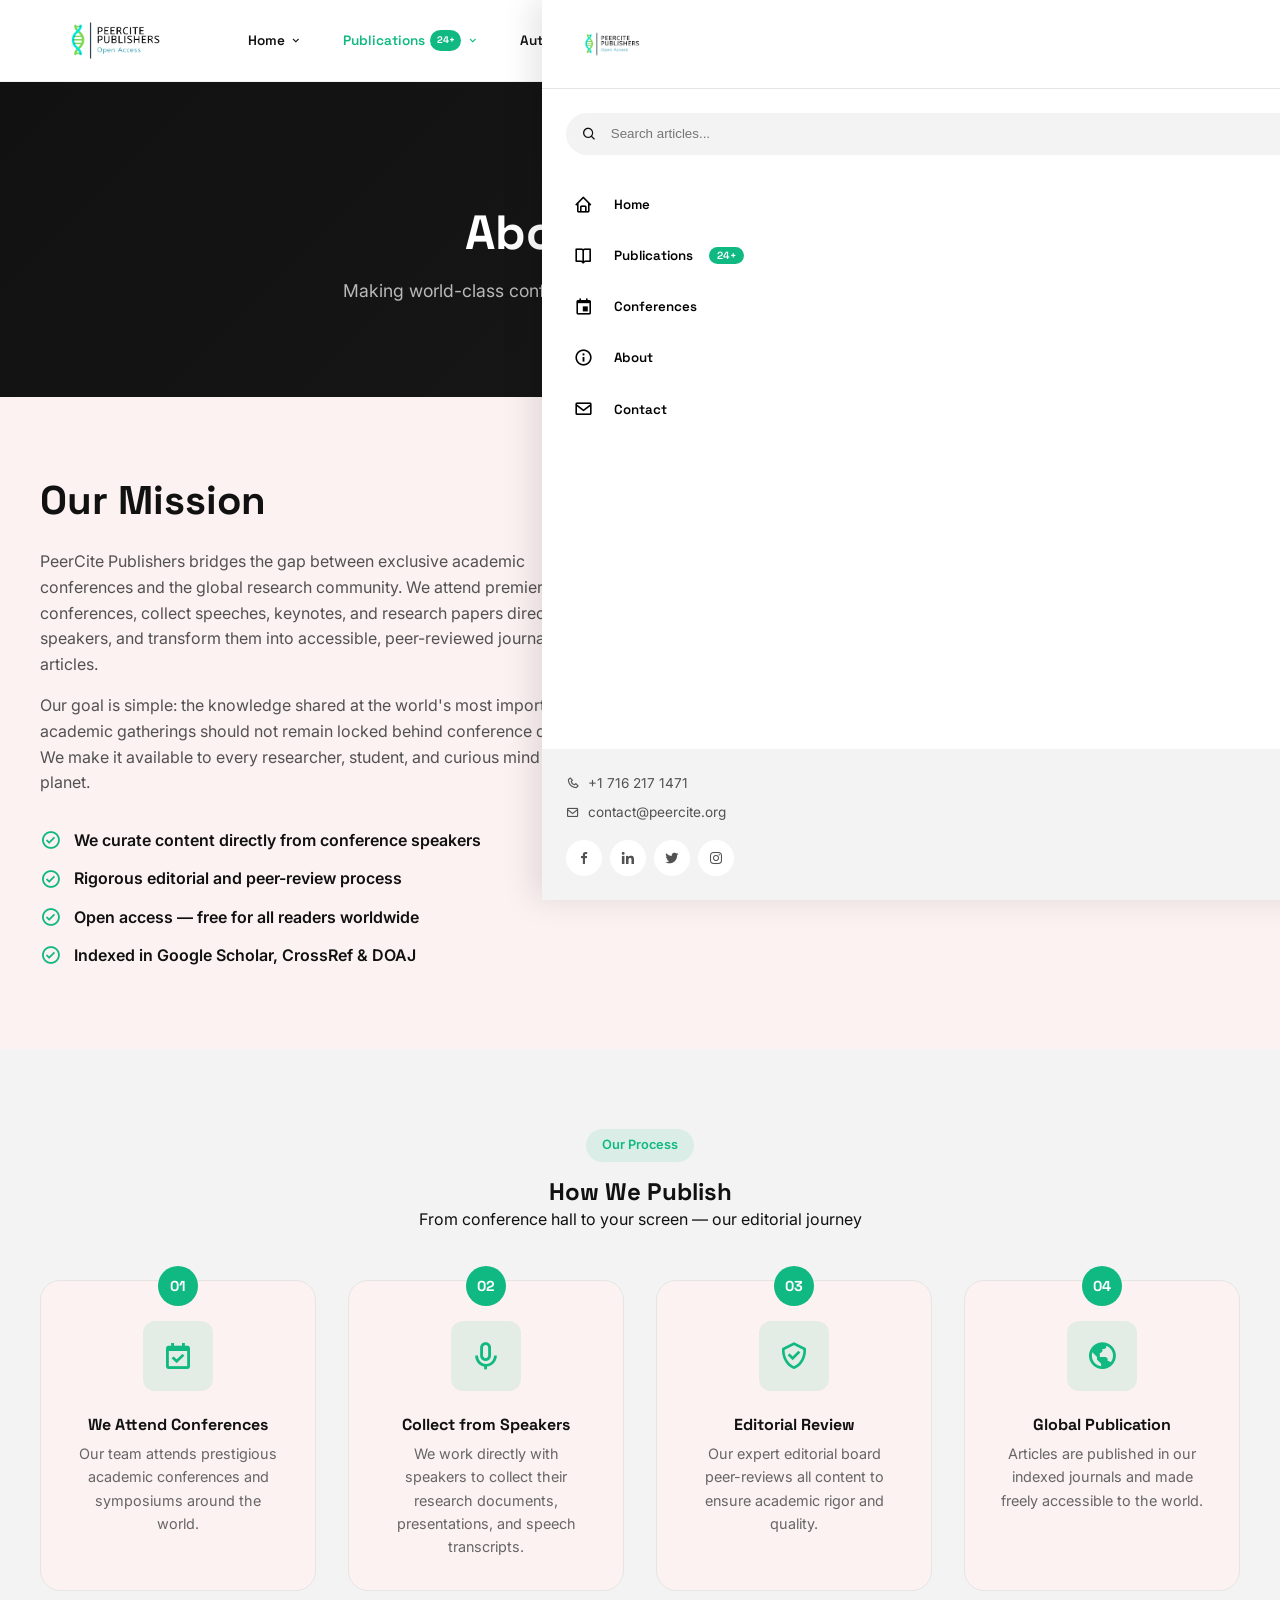
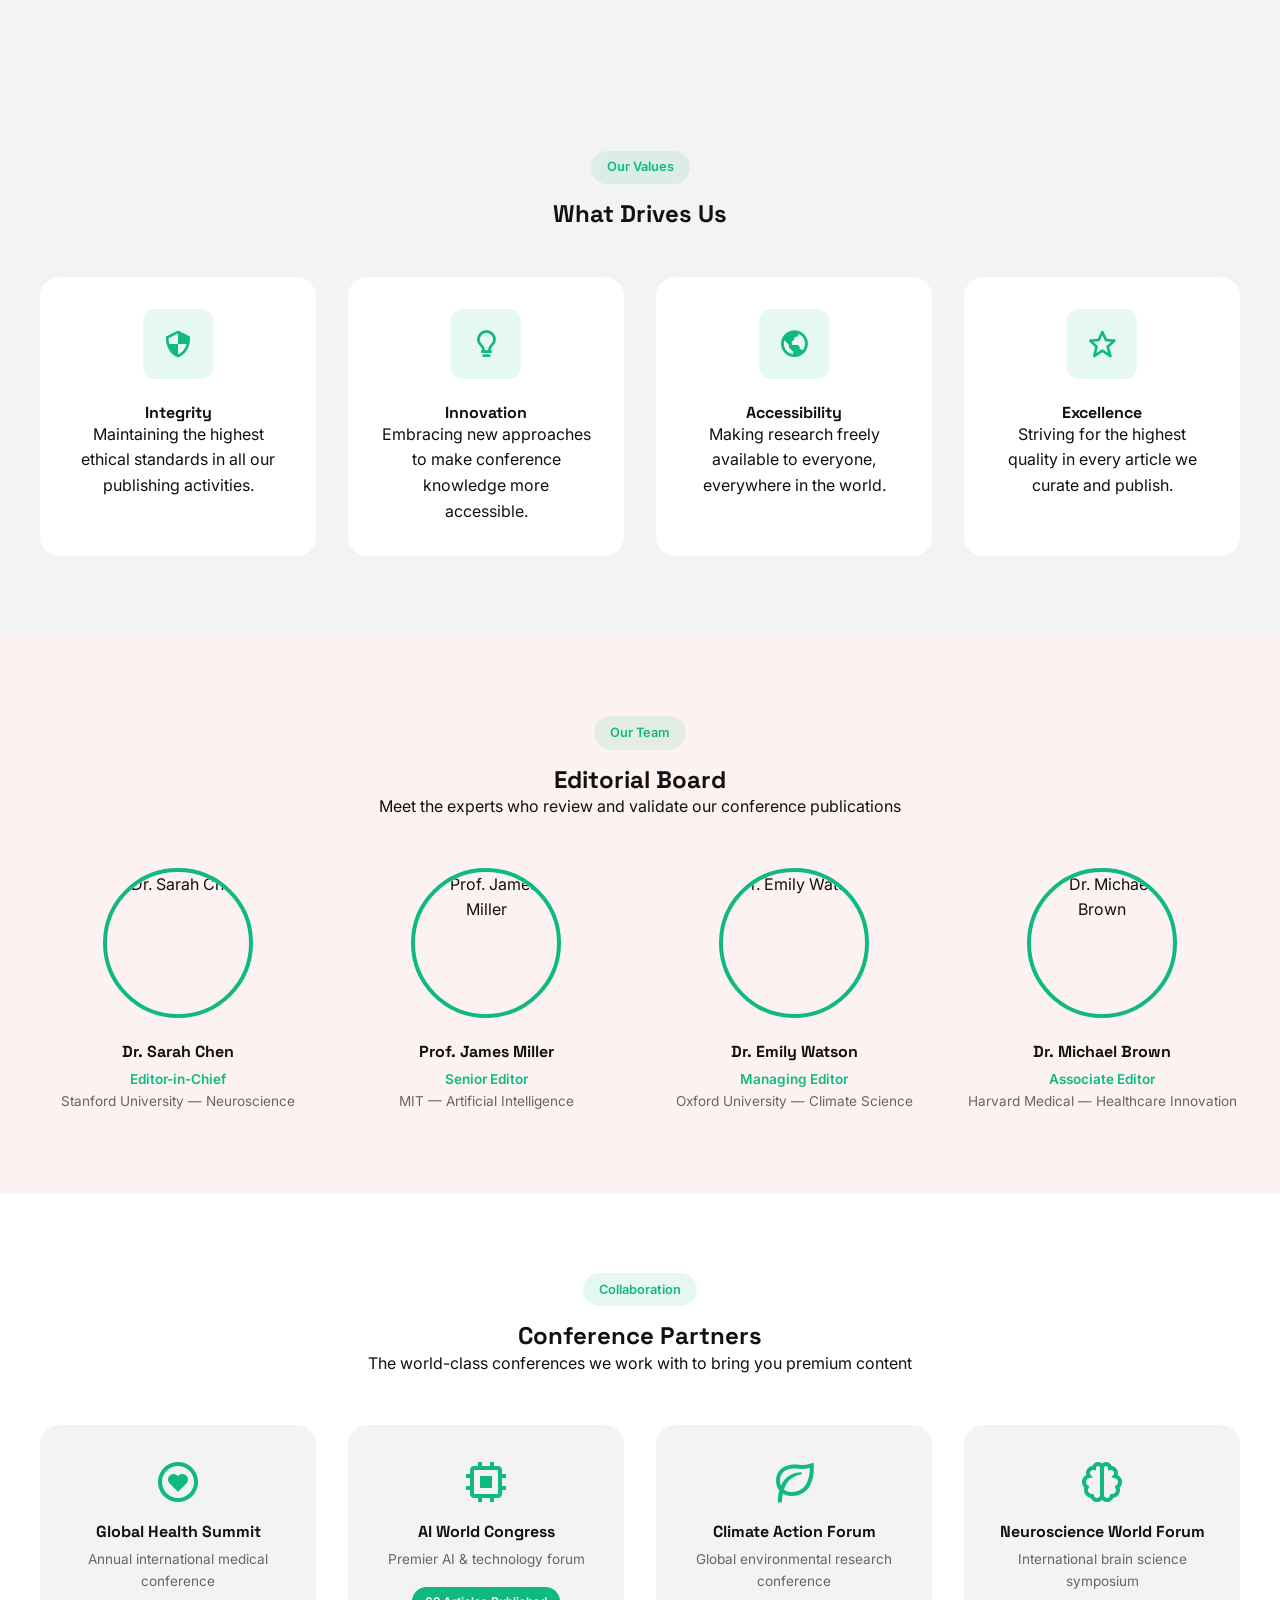
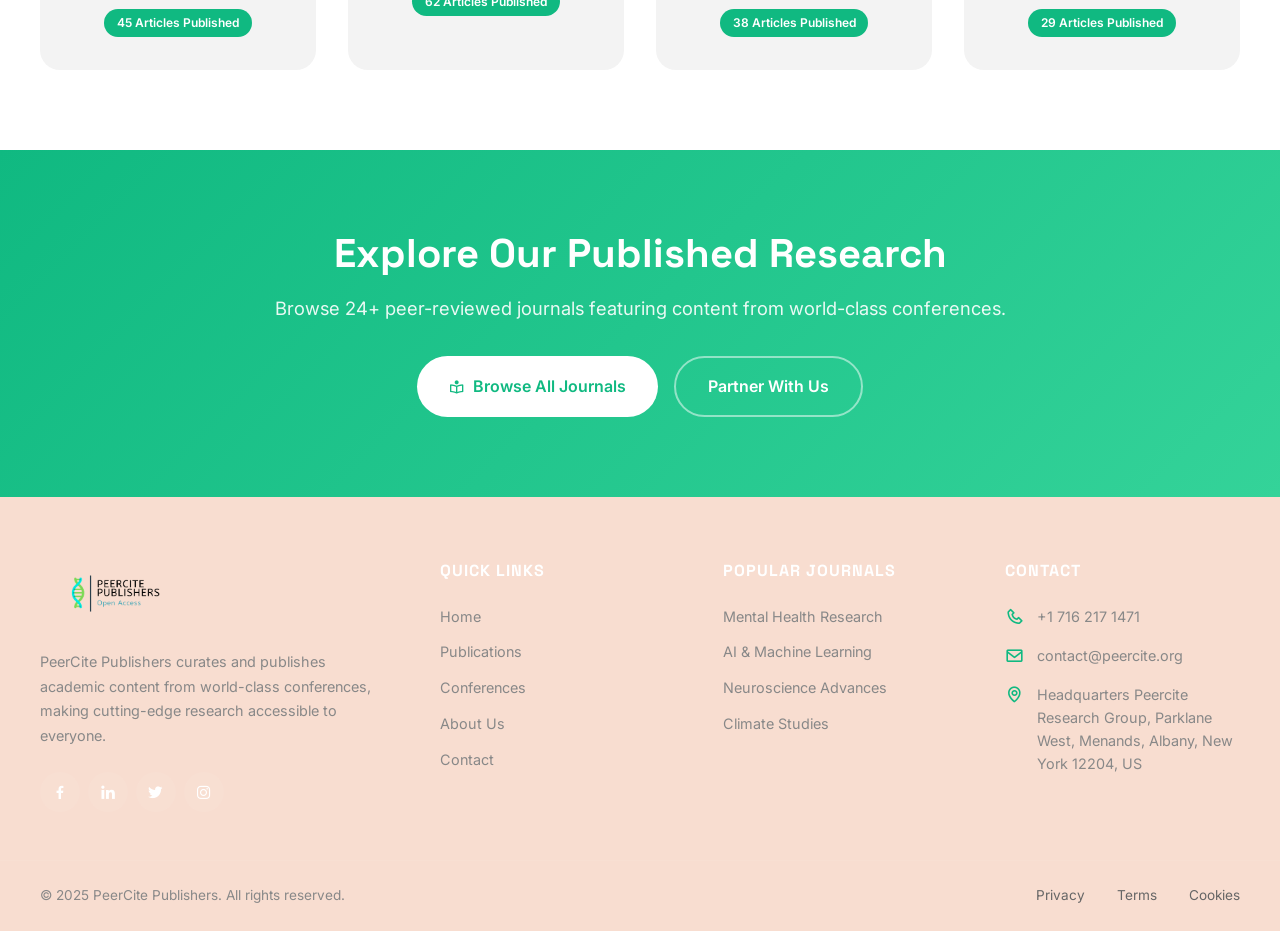
==== commit 44a7ee59: "another css and html style updated" ====
--- a/about.html
+++ b/about.html
@@ -5,6 +5,7 @@
     <meta charset="UTF-8">
     <meta name="viewport" content="width=device-width, initial-scale=1.0">
     <title>About Us | PeerCite Publishers</title>
+    <meta name="description" content="Learn about PeerCite Publishers, our mission to democratize academic research, and the expert editorial board behind our peer-reviewed journals.">
     <link rel="preconnect" href="https://fonts.googleapis.com">
     <link rel="preconnect" href="https://fonts.gstatic.com" crossorigin>
     <link
@@ -40,22 +41,10 @@
         <div class="container">
             <a href="index.html" class="header-logo">
                 <img src="assets/images/Peercite Logo..png" alt="PeerCite Logo" class="logo-img">
-                <div class="logo-text-wrapper">
-                </div>
             </a>
             <nav class="desktop-nav">
                 <div class="nav-dropdown">
                     <a href="index.html" class="nav-link"><span>Home</span><i class='bx bx-chevron-down'></i></a>
-                    <!-- <div class="dropdown-menu">
-                        <a href="index.html" class="dropdown-item">
-                            <div class="dropdown-icon"><i class='bx bx-home-alt'></i></div>
-                            <div class="dropdown-content"><span class="dropdown-title">Homepage</span><span class="dropdown-desc">Back to main page</span></div>
-                        </a>
-                        <a href="index.html#featured" class="dropdown-item">
-                            <div class="dropdown-icon"><i class='bx bx-star'></i></div>
-                            <div class="dropdown-content"><span class="dropdown-title">Featured Journals</span><span class="dropdown-desc">Our top publications</span></div>
-                        </a>
-                    </div> -->
                 </div>
                 <div class="nav-dropdown mega-dropdown">
                     <a href="publications.html" class="nav-link active"><span>Publications</span><span
@@ -72,7 +61,7 @@
                                 </ul>
                             </div>
                             <div class="mega-col">
-                                <h5 class="mega-title"><i class='bx bx-chip'></i> Science & Tech</h5>
+                                <h5 class="mega-title"><i class='bx bx-chip'></i> Technology</h5>
                                 <ul class="mega-links">
                                     <li><a href="journal.html?id=ai-machine-learning">AI & Machine Learning</a></li>
                                     <li><a href="journal.html?id=quantum-science">Quantum Science</a></li>
@@ -81,12 +70,12 @@
                                 </ul>
                             </div>
                             <div class="mega-col">
-                                <h5 class="mega-title"><i class='bx bx-group'></i> Social Sciences</h5>
+                                <h5 class="mega-title"><i class='bx bx-leaf'></i> Environmental Sciences</h5>
                                 <ul class="mega-links">
-                                    <li><a href="journal.html?id=womens-leadership">Women's Leadership</a></li>
-                                    <li><a href="journal.html?id=globalization">Globalization & Education</a></li>
-                                    <li><a href="journal.html?id=entrepreneurship">Entrepreneurship</a></li>
-                                    <li><a href="journal.html?id=metaphysics">Metaphysics & Mystery</a></li>
+                                    <li><a href="journal.html?id=environmental-sciences">Climate Studies</a></li>
+                                    <li><a href="journal.html?id=environmental-sciences">Sustainability</a></li>
+                                    <li><a href="journal.html?id=environmental-sciences">Marine Biology</a></li>
+                                    <li><a href="journal.html?id=environmental-sciences">Ecology</a></li>
                                 </ul>
                             </div>
                             <div class="mega-col mega-featured">
@@ -108,19 +97,10 @@
                         </div>
                     </div>
                 </div>
-                <!-- <div class="nav-dropdown">-->
-                <a href="authors.html" class="nav-link"><span>authors Hub</span><i class='bx bx-chevron-down'></i></a>
-                <!-- <div class="dropdown-menu">
-                        <a href="authors.html" class="dropdown-item">
-                            <div class="dropdown-icon"><i class='bx bx-calendar-event'></i></div>
-                            <div class="dropdown-content"><span class="dropdown-title">Past Conferences</span><span class="dropdown-desc">Browse archives</span></div>
-                        </a>
-                        <a href="conferences.html#speakers" class="dropdown-item">
-                            <div class="dropdown-icon"><i class='bx bx-microphone'></i></div>
-                            <div class="dropdown-content"><span class="dropdown-title">Featured Speakers</span><span class="dropdown-desc">World-class researchers</span></div>
-                        </a>
-                    </div>
-                </div> -->
+                <div class="nav-dropdown">
+                    <a href="authors.html" class="nav-link"><span>Authors Hub</span><i
+                            class='bx bx-chevron-down'></i></a>
+                </div>
                 <div class="nav-dropdown">
                     <a href="about.html" class="nav-link active"><span>About</span><i
                             class='bx bx-chevron-down'></i></a>
@@ -135,33 +115,20 @@
                             <div class="dropdown-content"><span class="dropdown-title">Editorial Board</span><span
                                     class="dropdown-desc">Meet our experts</span></div>
                         </a>
-                        <a href="about.html#partners" class="dropdown-item">
-                            <div class="dropdown-icon"><i class='bx bx-handshake'></i></div>
-                            <div class="dropdown-content"><span class="dropdown-title">Partners</span><span
-                                    class="dropdown-desc">Conference organizers</span></div>
-                        </a>
                     </div>
                 </div>
                 <div class="nav-dropdown">
                     <a href="contact.html" class="nav-link"><span>Contact</span><i class='bx bx-chevron-down'></i></a>
-                    <div class="dropdown-menu">
-                        <a href="contact.html" class="dropdown-item">
-                            <div class="dropdown-icon"><i class='bx bx-envelope'></i></div>
-                            <div class="dropdown-content"><span class="dropdown-title">Get In Touch</span><span
-                                    class="dropdown-desc">Send us a message</span></div>
-                        </a>
-                        <a href="contact.html#faq" class="dropdown-item">
-                            <div class="dropdown-icon"><i class='bx bx-help-circle'></i></div>
-                            <div class="dropdown-content"><span class="dropdown-title">FAQs</span><span
-                                    class="dropdown-desc">Common questions</span></div>
-                        </a>
-                    </div>
                 </div>
             </nav>
-            <div class="header-actions">
-                <button class="header-icon-btn search-trigger" id="search-trigger"><i class='bx bx-search'></i></button>
-                <a href="publications.html" class="btn-primary-header"><i class='bx bx-book-reader'></i><span>Read
-                        Articles</span></a>
+            <div class="search-autocomplete-wrapper">
+                <div class="integrated-access-bar">
+                    <div class="search-section">
+                        <i class='bx bx-search search-icon-ui'></i>
+                        <input type="text" id="header-search" placeholder="Search journals" autocomplete="off">
+                        <div id="search-dropdown" class="search-dropdown"></div>
+                    </div>
+                </div>
             </div>
             <button class="hamburger" id="hamburger">
                 <span class="hamburger-line"></span><span class="hamburger-line"></span><span
@@ -174,7 +141,9 @@
     <div class="mobile-overlay" id="mobile-overlay"></div>
     <div class="mobile-menu" id="mobile-menu">
         <div class="mobile-menu-header">
-            <div class="mobile-logo"><span class="logo-mark">P</span><span>PeerCite</span></div>
+            <a href="index.html" class="mobile-logo">
+                <img src="assets/images/Peercite Logo..png" alt="PeerCite Logo" style="height: 40px; width: auto;">
+            </a>
             <button class="mobile-close" id="mobile-close"><i class='bx bx-x'></i></button>
         </div>
         <div class="mobile-search"><i class='bx bx-search'></i><input type="search" placeholder="Search articles...">
@@ -190,8 +159,9 @@
                 <button class="mobile-nav-link"><i class='bx bx-book-open'></i><span>Publications</span><span
                         class="mobile-badge">24+</span><i class='bx bx-chevron-down chevron'></i></button>
                 <div class="mobile-dropdown-content">
-                    <a href="journal.html">Medical Sciences</a>
-                    <a href="journal.html">Technology</a>
+                    <a href="publications.html?filter=medical">Medical Sciences</a>
+                    <a href="publications.html?filter=science-tech">Technology</a>
+                    <a href="publications.html?filter=environmental">Environmental Sciences</a>
                     <a href="publications.html" class="view-all">View All →</a>
                 </div>
             </div>
@@ -531,8 +501,28 @@
         </div>
     </footer>
 
+    <!-- SEARCH OVERLAY -->
+    <div class="search-overlay" id="search-overlay">
+        <div class="search-overlay-inner">
+            <button class="search-close" id="search-close"><i class='bx bx-x'></i></button>
+            <h2>Search Articles & Journals</h2>
+            <div class="search-input-group">
+                <input type="text" id="full-search-input" placeholder="Type to search journals/proceedings...">
+                <i class='bx bx-search'></i>
+            </div>
+            <div class="search-trending">
+                <span>Trending Searches:</span>
+                <div class="trending-tags">
+                    <a href="journal.html?id=ai-machine-learning">AI & ML</a>
+                    <a href="journal.html?id=mental-health">Mental Health</a>
+                    <a href="journal.html?id=sustainability">Sustainability</a>
+                    <a href="journal.html?id=neuroscience">Neuroscience</a>
+                </div>
+            </div>
+        </div>
+    </div>
+
     <button class="back-to-top" id="back-to-top"><i class='bx bx-up-arrow-alt'></i></button>
     <script src="script.js"></script>
 </body>
-
 </html>
--- a/style.css
+++ b/style.css
@@ -837,22 +837,18 @@
 }
 
 /* ==================== MAIN HEADER ==================== */
-.main-header {
+/* .main-header {
     position: sticky;
     top: 0;
-    z-index: 100;
-
     background: rgb(255, 255, 255);
-
-    /* background: rgb(191, 243, 199); */
     backdrop-filter: blur(20px);
     border-bottom: 1px solid rgba(0, 0, 0, 0.05);
     transition: var(--transition);
-}
-
-.main-header.scrolled {
+} */
+
+/* .main-header.scrolled {
     box-shadow: var(--shadow-md);
-}
+} */
 
 .main-header .container {
     display: flex;
@@ -1084,13 +1080,13 @@
 }
 
 /* Header Actions */
-.header-actions {
+/* .header-actions {
     display: flex;
     align-items: center;
     gap: 0.5rem;
-}
-
-.header-icon-btn {
+} */
+
+/* .header-icon-btn {
     width: 44px;
     height: 44px;
     display: flex;
@@ -1098,12 +1094,12 @@
     justify-content: center;
     border-radius: var(--radius-full);
     font-size: 1.2rem;
-}
-
-.header-icon-btn:hover {
+} */
+
+/* .header-icon-btn:hover {
     background: var(--gray-100);
     color: var(--primary);
-}
+} */
 
 /* Hamburger */
 .hamburger {
@@ -1116,7 +1112,7 @@
 .hamburger-line {
     width: 24px;
     height: 2px;
-    background: var(--dark);
+    background: #111;
     transition: var(--transition);
 }
 
@@ -1133,81 +1129,113 @@
 }
 
 /* ==================== SEARCH OVERLAY ==================== */
+.search-overlay {
+    position: fixed;
+    inset: 0;
+    background: rgba(10, 10, 10, 0.98);
+    backdrop-filter: blur(15px);
+    z-index: 10000;
+    display: flex;
+    align-items: center;
+    justify-content: center;
+    opacity: 0;
+    visibility: hidden;
+    transition: all 0.4s cubic-bezier(0.4, 0, 0.2, 1);
+}
+
+.search-overlay.active {
+    opacity: 1;
+    visibility: visible;
+}
+
+.search-overlay-inner {
+    width: 90%;
+    max-width: 800px;
+    position: relative;
+    text-align: center;
+    color: white;
+}
+
+.search-close {
+    position: absolute;
+    top: -60px;
+    right: 0;
+    font-size: 2.5rem;
+    color: white;
+    background: transparent;
+    cursor: pointer;
+}
+
+.search-overlay-inner h2 {
+    color: white;
+    margin-bottom: 2rem;
+    font-size: 2rem;
+}
+
+.search-input-group {
+    position: relative;
+    margin-bottom: 3rem;
+}
+
+.search-input-group input {
+    width: 100%;
+    background: transparent;
+    border: none;
+    border-bottom: 2px solid rgba(255, 255, 255, 0.2);
+    padding: 1rem 0;
+    font-size: 1.5rem;
+    color: white;
+    transition: border-color 0.3s ease;
+}
+
+.search-input-group input:focus {
+    outline: none;
+    border-color: var(--primary);
+}
+
+.search-input-group i {
+    position: absolute;
+    right: 0;
+    top: 50%;
+    transform: translateY(-50%);
+    font-size: 1.5rem;
+    color: var(--primary);
+}
+
+.search-trending span {
+    display: block;
+    margin-bottom: 1rem;
+    font-size: 0.9rem;
+    color: var(--gray-400);
+}
+
+.trending-tags {
+    display: flex;
+    justify-content: center;
+    gap: 1rem;
+    flex-wrap: wrap;
+}
+
+.trending-tags a {
+    padding: 0.5rem 1.2rem;
+    background: rgba(255, 255, 255, 0.1);
+    border-radius: var(--radius-full);
+    font-size: 0.85rem;
+    transition: all 0.3s ease;
+}
+
+.trending-tags a:hover {
+    background: var(--primary);
+    color: white;
+}
+
 /* =====================================================
-   NEW SEARCH BAR & OVERLAY STYLES
+   ENHANCED SEARCH DROPDOWN STYLES
    ===================================================== */
-
-/* 1. Header Search Bar Styling */
-.nav-controls {
-    flex-grow: 1;
-    max-width: 500px;
-    margin: 0 2rem;
-}
-
-.integrated-access-bar {
-    display: flex;
-    align-items: center;
-    background: var(--bg);
-    border: 1px solid var(--border-color);
-    border-radius: var(--radius-full);
-    padding: 0.25rem;
-    padding-left: 1rem;
-    box-shadow: var(--shadow-sm);
-    cursor: pointer;
-    transition: all var(--transition);
-}
-
-.integrated-access-bar:hover {
-    border-color: var(--primary);
-    box-shadow: 0 0 0 3px rgba(16, 185, 129, 0.1);
-}
-
-.search-section {
-    display: flex;
-    align-items: center;
-    flex-grow: 1;
-}
-
-.search-icon-ui {
-    color: var(--slate);
-    font-size: 1.2rem;
-}
-
-#journal-search-trigger {
-    width: 100%;
-    border: none;
-    background: transparent;
-    outline: none;
-    padding: 0.6rem 0.8rem;
-    font-size: 0.95rem;
-    color: var(--slate-dark);
-    cursor: pointer;
-}
-
-#journal-search-trigger::placeholder {
-    color: var(--slate);
-}
-
-.access-divider {
-    width: 1px;
-    height: 24px;
-    background: var(--border-color);
-    margin: 0 0.5rem;
-}
-
-.nav-btn.journal-articles-btn {
-    background: var(--primary-light);
-    color: var(--primary);
-    border-radius: var(--radius-full);
-    padding: 0.5rem 1rem;
-    font-size: 0.8rem;
-    font-weight: 600;
-    letter-spacing: 0.5px;
-    white-space: nowrap;
-}
 
 .search-autocomplete-wrapper {
     position: relative;
+    width: 100%;
 }
 
 .search-dropdown {
@@ -1215,23 +1243,23 @@
     top: calc(100% + 8px);
     left: 0;
     right: 0;
-    background: rgba(255, 255, 255, 0.97);
-    backdrop-filter: blur(20px);
-    border: 1px solid rgba(0, 0, 0, 0.08);
+    background: #ffffff;
+    border: 1px solid rgba(0, 0, 0, 0.1);
     border-radius: 12px;
-    box-shadow: 0 12px 40px rgba(0, 0, 0, 0.12);
-    z-index: 2000;
+    box-shadow: 0 12px 40px rgba(0, 0, 0, 0.15);
+    z-index: 9999;
+    /* Increased z-index */
     overflow: hidden;
-    max-height: 320px;
+    max-height: 400px;
     overflow-y: auto;
     display: none;
-    animation: dropdownFadeIn 0.2s ease;
-}
-
-@keyframes dropdownFadeIn {
+    animation: dropdownSlideIn 0.2s ease;
+}
+
+@keyframes dropdownSlideIn {
     from {
         opacity: 0;
-        transform: translateY(-6px);
+        transform: translateY(-10px);
     }
 
     to {
@@ -1244,14 +1272,15 @@
     display: block;
 }
 
+/* Dropdown Items */
 .dropdown-item {
     display: flex;
     align-items: center;
-    gap: 0.8rem;
-    padding: 0.75rem 1.2rem;
+    gap: 1rem;
+    padding: 1rem 1.25rem;
     cursor: pointer;
-    transition: background 0.15s ease;
-    border-bottom: 1px solid rgba(0, 0, 0, 0.04);
+    transition: background 0.2s ease;
+    border-bottom: 1px solid rgba(0, 0, 0, 0.05);
 }
 
 .dropdown-item:last-child {
@@ -1264,47 +1293,120 @@
 }
 
 .dropdown-item-icon {
-    font-size: 1rem;
+    font-size: 1.5rem;
     color: #10B981;
     flex-shrink: 0;
 }
 
 .dropdown-item-text {
-    display: flex;
-    flex-direction: column;
-    gap: 0.1rem;
+    flex: 1;
     min-width: 0;
 }
 
 .dropdown-item-title {
-    font-size: 0.82rem;
+    font-size: 0.95rem;
     font-weight: 600;
-    color: var(--text-main);
+    color: #111;
     white-space: nowrap;
     overflow: hidden;
     text-overflow: ellipsis;
+    margin-bottom: 0.25rem;
 }
 
 .dropdown-item-title mark {
-    background: transparent;
-    color: #10B981;
+    background: rgba(16, 185, 129, 0.2);
+    color: #059669;
     font-weight: 700;
+    padding: 0 2px;
+    border-radius: 2px;
 }
 
 .dropdown-item-category {
-    font-size: 0.72rem;
-    color: var(--text-muted);
+    font-size: 0.8rem;
+    color: #888;
     text-transform: uppercase;
     letter-spacing: 0.5px;
 }
 
+/* No Results State */
 .dropdown-no-results {
-    padding: 1.2rem;
+    padding: 2rem 1.5rem;
     text-align: center;
-    color: var(--text-muted);
-    font-size: 0.85rem;
-}
-
+    color: #888;
+}
+
+.dropdown-no-results i {
+    font-size: 2.5rem;
+    color: #ccc;
+    display: block;
+    margin-bottom: 0.75rem;
+}
+
+.dropdown-no-results p {
+    font-size: 0.9rem;
+    margin: 0;
+}
+
+.dropdown-no-results strong {
+    color: #10B981;
+}
+
+/* Custom Scrollbar */
+.search-dropdown::-webkit-scrollbar {
+    width: 6px;
+}
+
+.search-dropdown::-webkit-scrollbar-track {
+    background: #f1f1f1;
+}
+
+.search-dropdown::-webkit-scrollbar-thumb {
+    background: #10B981;
+    border-radius: 3px;
+}
+
+.search-dropdown::-webkit-scrollbar-thumb:hover {
+    background: #059669;
+}
+
+/* Mobile Responsive */
+@media (max-width: 768px) {
+    .search-dropdown {
+        max-height: 300px;
+        border-radius: 8px;
+        box-shadow: 0 8px 30px rgba(0, 0, 0, 0.2);
+    }
+
+    .dropdown-item {
+        padding: 0.875rem 1rem;
+    }
+
+    .dropdown-item-title {
+        font-size: 0.875rem;
+        white-space: normal;
+        overflow: visible;
+        text-overflow: initial;
+    }
+
+    .dropdown-item-icon {
+        font-size: 1.3rem;
+    }
+}
+
+@media (max-width: 480px) {
+    .search-dropdown {
+        max-height: 250px;
+    }
+
+    .dropdown-item {
+        padding: 0.75rem;
+        gap: 0.75rem;
+    }
+
+    .dropdown-no-results {
+        padding: 1.5rem 1rem;
+    }
+}
 
 /* ==================== MOBILE MENU ==================== */
 .mobile-overlay {
@@ -1326,16 +1428,17 @@
 .mobile-menu {
     position: fixed;
     top: 0;
-    right: -100%;
-    width: 90%;
-    max-width: 400px;
+    right: -350px;
+    width: 85%;
+    max-width: 350px;
     height: 100vh;
     background: var(--white);
-    z-index: 500;
+    z-index: 2100;
     overflow-y: auto;
     transition: right 0.4s ease;
     display: flex;
     flex-direction: column;
+    box-shadow: -10px 0 30px rgba(0, 0, 0, 0.1);
 }
 
 .mobile-menu.active {
@@ -1882,14 +1985,14 @@
     margin-bottom: 1rem;
 }
 
-.section-header h2 {
+/* .section-header h2 {
     font-size: 2.5rem;
     margin-bottom: 1rem;
 }
 
 .section-header p {
     color: var(--gray-500);
-}
+} */
 
 /* ==================== FEATURED JOURNALS ==================== */
 .featured-section {
@@ -3159,7 +3262,7 @@
 }
 
 /* ==================== HEADER PRIMARY BUTTON ==================== */
-.btn-primary-header {
+/* .btn-primary-header {
     display: flex;
     align-items: center;
     gap: 0.5rem;
@@ -3178,7 +3281,7 @@
     color: var(--white);
     transform: translateY(-2px);
     box-shadow: 0 8px 25px rgba(16, 185, 129, 0.3);
-}
+} */
 
 /* Mobile CTA */
 .btn-mobile-cta {
@@ -4496,4 +4599,3041 @@
     padding: 2rem;
     text-align: center;
     color: var(--slate);
+}
+
+/* =====================================================
+   MOBILE RESPONSIVE ENHANCEMENTS
+   ===================================================== */
+
+/* ==================== TABLET & BELOW (1024px) ==================== */
+@media (max-width: 1024px) {
+    :root {
+        --padding: 1.5rem;
+    }
+
+    .logo-img {
+        height: 70px;
+    }
+
+    /* Top Bar Mobile */
+    .top-bar {
+        font-size: 0.75rem;
+        padding: 0.4rem 0;
+    }
+
+    .top-bar-left,
+    .top-bar-right {
+        gap: 1rem;
+    }
+
+    .top-bar-social {
+        width: 26px;
+        height: 26px;
+        font-size: 0.8rem;
+    }
+
+    /* Header */
+    .main-header .container {
+        padding-top: 0.3rem;
+        padding-bottom: 0.3rem;
+    }
+
+    /* Search Bar */
+    .nav-controls {
+        max-width: 400px;
+        margin: 0 1rem;
+    }
+
+    /* Hero Slider */
+    .hero-slider {
+        height: 350px;
+    }
+
+    .hero-content h2 {
+        font-size: clamp(1.5rem, 3.5vw, 2.5rem);
+    }
+
+    .hero-arrow {
+        width: 45px;
+        height: 45px;
+        font-size: 1.5rem;
+    }
+
+    .hero-prev {
+        left: 1rem;
+    }
+
+    .hero-next {
+        right: 1rem;
+    }
+
+    /* Stats */
+    .stats-grid {
+        grid-template-columns: repeat(2, 1fr);
+        gap: 1.5rem;
+    }
+
+    /* Newsletter */
+    .newsletter-content {
+        flex-direction: column;
+        gap: 2rem;
+    }
+
+    .newsletter-form {
+        max-width: 100%;
+    }
+
+    /* Footer */
+    .footer-main {
+        grid-template-columns: 1fr 1fr;
+        gap: 2rem;
+    }
+}
+
+/* ==================== MOBILE (768px) ==================== */
+@media (max-width: 768px) {
+    :root {
+        --padding: 1rem;
+    }
+
+    body {
+        font-size: 15px;
+    }
+
+    /* Top Bar - Hide Less Important Items */
+    .top-bar-left span:not(:first-child),
+    .top-bar-divider {
+        display: none;
+    }
+
+    .top-bar {
+        font-size: 0.7rem;
+    }
+
+    /* Logo */
+    .logo-img {
+        height: 60px;
+    }
+
+    /* Hide Desktop Nav */
+    .desktop-nav,
+    .nav-controls {
+        display: none !important;
+    }
+
+    /* Show Hamburger */
+    .hamburger {
+        display: flex;
+    }
+
+    /* Header Actions */
+    .header-actions {
+        gap: 0.3rem;
+    }
+
+    .header-icon-btn {
+        width: 38px;
+        height: 38px;
+        font-size: 1.1rem;
+    }
+
+    /* Hero Slider */
+    /* .hero-slider {
+        height: 300px;
+    } */
+
+    .hero-content {
+        padding: 1.5rem 1rem;
+    }
+
+    .hero-content h2 {
+        font-size: clamp(1.3rem, 3vw, 2rem);
+        margin-bottom: 0.75rem;
+    }
+
+    .hero-content p {
+        font-size: clamp(0.8rem, 1.3vw, 0.9rem);
+    }
+
+    .hero-arrow {
+        width: 40px;
+        height: 40px;
+        font-size: 1.3rem;
+    }
+
+    .hero-prev {
+        left: 0.5rem;
+    }
+
+    .hero-next {
+        right: 0.5rem;
+    }
+
+    .hero-buttons {
+        margin-bottom: 3rem;
+        gap: 0.75rem;
+    }
+
+    .btn-hero-primary,
+    .btn-hero-secondary {
+        padding: 0.85rem 1.5rem;
+        font-size: 0.9rem;
+        width: 100%;
+        justify-content: center;
+    }
+
+    /* Stats Section */
+    .stats-section {
+        padding: 3rem 0;
+    }
+
+    .stats-grid {
+        grid-template-columns: 1fr;
+        gap: 1.5rem;
+    }
+
+    .stat-card {
+        padding: 1.5rem;
+    }
+
+    .stat-number,
+    .stat-suffix {
+        font-size: 2rem;
+    }
+
+    /* Section Headers */
+    .section-header h2 {
+        font-size: 1.8rem;
+    }
+
+    .section-header {
+        margin-bottom: 2rem;
+    }
+
+    /* Featured Journals */
+    .featured-section {
+        padding: 3rem 0;
+    }
+
+    .journals-grid {
+        grid-template-columns: 1fr;
+        gap: 1.5rem;
+    }
+
+    /* CTA Section */
+    .cta-section {
+        padding: 3rem 0;
+    }
+
+    .cta-content h2 {
+        font-size: 1.8rem;
+    }
+
+    .cta-content p {
+        font-size: 1rem;
+    }
+
+    .cta-buttons {
+        flex-direction: column;
+        gap: 0.75rem;
+    }
+
+    .btn-cta-primary,
+    .btn-cta-secondary {
+        width: 100%;
+        justify-content: center;
+    }
+
+    /* Newsletter */
+    .newsletter-section {
+        padding: 3rem 0;
+    }
+
+    .newsletter-text h3 {
+        font-size: 1.5rem;
+    }
+
+    .newsletter-form {
+        flex-direction: column;
+        gap: 0.75rem;
+    }
+
+    .newsletter-form input,
+    .newsletter-form button {
+        border-radius: var(--radius-full);
+        width: 100%;
+    }
+
+    /* Footer */
+    .site-footer {
+        padding-top: 3rem;
+    }
+
+    .footer-main {
+        grid-template-columns: 1fr;
+        gap: 2rem;
+        padding-bottom: 2rem;
+    }
+
+    .footer-bottom .container {
+        flex-direction: column;
+        gap: 1rem;
+        text-align: center;
+    }
+
+    .footer-bottom-links {
+        flex-direction: column;
+        gap: 0.75rem;
+    }
+
+    /* Back to Top */
+    .back-to-top {
+        bottom: 1.5rem;
+        right: 1.5rem;
+        width: 45px;
+        height: 45px;
+        font-size: 1.3rem;
+    }
+
+    /* Page Hero */
+    .page-hero {
+        padding: 4rem 0 3rem;
+    }
+
+    .page-hero h1 {
+        font-size: 2rem;
+    }
+
+    .page-hero p {
+        font-size: 1rem;
+    }
+
+    /* Filter Section */
+    .filter-section {
+        padding: 0.75rem 0;
+        top: 60px;
+    }
+
+    .filter-bar {
+        gap: 1rem;
+    }
+
+    .filter-search {
+        max-width: 100%;
+        padding: 0.7rem 1.2rem;
+    }
+
+    /* Publications Grid */
+    .publications-section {
+        padding: 3rem 0;
+    }
+
+    .publications-grid {
+        grid-template-columns: 1fr;
+    }
+
+    /* About Page */
+    .about-content-section {
+        padding: 3rem 0;
+    }
+
+    .about-grid {
+        gap: 2rem;
+    }
+
+    .about-text h2 {
+        font-size: 2rem;
+    }
+
+    /* Values & Team */
+    .values-section,
+    .team-section {
+        padding: 3rem 0;
+    }
+
+    .values-grid,
+    .team-grid {
+        grid-template-columns: 1fr;
+    }
+
+    /* Steps & Guidelines */
+    .steps-section,
+    .guidelines-section {
+        padding: 3rem 0;
+    }
+
+    .steps-grid,
+    .guidelines-grid {
+        grid-template-columns: 1fr;
+    }
+
+    /* Contact */
+    .contact-section {
+        padding: 3rem 0;
+    }
+
+    .contact-grid {
+        gap: 2rem;
+    }
+
+    .form-row {
+        grid-template-columns: 1fr;
+        gap: 1rem;
+    }
+
+    /* FAQ */
+    .faq-section {
+        padding: 3rem 0;
+    }
+
+    /* How It Works */
+    .how-section {
+        padding: 3rem 0;
+    }
+
+    .how-grid {
+        grid-template-columns: 1fr;
+    }
+
+    /* Speakers */
+    .speakers-section {
+        padding: 3rem 0;
+    }
+
+    .speakers-grid {
+        grid-template-columns: 1fr;
+    }
+
+    /* Partners */
+    .partners-section {
+        padding: 3rem 0;
+    }
+
+    .partners-grid,
+    .partner-grid {
+        grid-template-columns: 1fr;
+    }
+
+    /* Standards */
+    .standards-grid {
+        grid-template-columns: 1fr;
+    }
+
+    /* Journal Detail */
+    .journal-hero {
+        padding: 4rem 0 3rem;
+    }
+
+    .journal-hero-grid {
+        grid-template-columns: 1fr;
+        gap: 2rem;
+        text-align: center;
+    }
+
+    .journal-cover {
+        max-width: 300px;
+        margin: 0 auto;
+    }
+
+    .journal-cover img {
+        height: 280px;
+    }
+
+    .journal-info h1 {
+        font-size: 2rem;
+    }
+
+    .journal-metrics,
+    .journal-actions {
+        justify-content: center;
+    }
+
+    .journal-about-section {
+        padding: 3rem 0;
+    }
+
+    .journal-about-grid {
+        grid-template-columns: 1fr;
+        gap: 2rem;
+    }
+
+    .scope-list {
+        grid-template-columns: 1fr;
+    }
+
+    .proceedings-section {
+        padding: 3rem 0;
+    }
+
+    .proceeding-card {
+        flex-direction: column;
+        gap: 1rem;
+    }
+
+    .other-journals-grid {
+        grid-template-columns: 1fr;
+    }
+
+    /* Conference */
+    .conf-section {
+        padding: 3rem 0;
+    }
+
+    .conf-grid {
+        grid-template-columns: 1fr;
+    }
+
+    /* Proceeding Page */
+    .proceeding-hero {
+        padding: 40px 0;
+    }
+
+    .proceeding-hero h1 {
+        font-size: 28px;
+    }
+
+    .proceeding-meta-row {
+        flex-wrap: wrap;
+        gap: 15px;
+    }
+
+    .proceeding-grid {
+        grid-template-columns: 1fr;
+    }
+
+    .proceeding-sidebar {
+        position: static;
+    }
+}
+
+/* ==================== SMALL MOBILE (480px) ==================== */
+@media (max-width: 480px) {
+    :root {
+        --padding: 0.875rem;
+    }
+
+    body {
+        font-size: 14px;
+    }
+
+    /* Top Bar */
+    .top-bar {
+        padding: 0.3rem 0;
+    }
+
+    .top-bar-right {
+        gap: 0.5rem;
+    }
+
+    .top-bar-social {
+        width: 24px;
+        height: 24px;
+        font-size: 0.75rem;
+    }
+
+    /* Logo */
+    .logo-img {
+        height: 50px;
+    }
+
+    /* Header */
+    .header-icon-btn {
+        width: 36px;
+        height: 36px;
+        font-size: 1rem;
+    }
+
+    /* Hero Slider */
+    /* .hero-slider {
+        height: 250px;
+    } */
+
+    .hero-content h2 {
+        font-size: 1.2rem;
+        letter-spacing: 1px;
+    }
+
+    .hero-content p {
+        font-size: 0.75rem;
+    }
+
+    .hero-arrow {
+        width: 35px;
+        height: 35px;
+        font-size: 1.1rem;
+    }
+
+    .hero-dot {
+        width: 8px;
+        height: 8px;
+    }
+
+    .hero-buttons {
+        margin-bottom: 2rem;
+    }
+
+    .btn-hero-primary,
+    .btn-hero-secondary {
+        padding: 0.75rem 1.25rem;
+        font-size: 0.85rem;
+    }
+
+    /* Stats */
+    .stat-icon {
+        width: 50px;
+        height: 50px;
+        font-size: 1.3rem;
+    }
+
+    .stat-number,
+    .stat-suffix {
+        font-size: 1.8rem;
+    }
+
+    .stat-label {
+        font-size: 0.85rem;
+    }
+
+    /* Section Headers */
+    .section-tag {
+        font-size: 0.7rem;
+        padding: 0.3rem 0.8rem;
+    }
+
+    .section-header h2 {
+        font-size: 1.5rem;
+    }
+
+    .section-header p {
+        font-size: 0.9rem;
+    }
+
+    /* Journal Cards */
+    .journal-image {
+        height: 160px;
+    }
+
+    .journal-content {
+        padding: 1.2rem;
+    }
+
+    .journal-content h3 {
+        font-size: 1.05rem;
+    }
+
+    /* CTA */
+    .cta-content h2 {
+        font-size: 1.5rem;
+    }
+
+    .cta-content p {
+        font-size: 0.95rem;
+    }
+
+    /* Newsletter */
+    .newsletter-text h3 {
+        font-size: 1.3rem;
+    }
+
+    .newsletter-form input {
+        padding: 0.85rem 1.2rem;
+        font-size: 0.9rem;
+    }
+
+    .newsletter-form button {
+        padding: 0.85rem 1.5rem;
+    }
+
+    /* Footer */
+    .footer-logo .logo-mark {
+        width: 40px;
+        height: 40px;
+        font-size: 1.2rem;
+    }
+
+    .footer-description {
+        font-size: 0.85rem;
+    }
+
+    .footer-social {
+        width: 36px;
+        height: 36px;
+        font-size: 1rem;
+    }
+
+    /* Page Hero */
+    .page-hero {
+        padding: 3rem 0 2rem;
+    }
+
+    .page-hero h1 {
+        font-size: 1.6rem;
+    }
+
+    .page-hero p {
+        font-size: 0.9rem;
+    }
+
+    /* Filter */
+    .filter-btn {
+        padding: 0.5rem 1rem;
+        font-size: 0.8rem;
+    }
+
+    /* Publication Cards */
+    .publication-image {
+        height: 150px;
+    }
+
+    .publication-content {
+        padding: 1.2rem;
+    }
+
+    .publication-content h3 {
+        font-size: 1rem;
+    }
+
+    /* About */
+    .about-text h2 {
+        font-size: 1.6rem;
+    }
+
+    /* Value Cards */
+    .value-icon {
+        width: 60px;
+        height: 60px;
+        font-size: 1.8rem;
+    }
+
+    /* Team */
+    .team-image {
+        width: 120px;
+        height: 120px;
+    }
+
+    /* Steps */
+    .step-icon {
+        width: 50px;
+        height: 50px;
+        font-size: 1.5rem;
+    }
+
+    /* Contact */
+    .contact-info-icon {
+        width: 45px;
+        height: 45px;
+        font-size: 1.3rem;
+    }
+
+    /* Journal Detail */
+    .journal-cover img {
+        height: 240px;
+    }
+
+    .journal-info h1 {
+        font-size: 1.6rem;
+    }
+
+    .metric-value {
+        font-size: 1.6rem;
+    }
+
+    /* Proceeding */
+    .proceeding-hero h1 {
+        font-size: 22px;
+    }
+
+    .proceeding-subtitle {
+        font-size: 15px;
+    }
+
+    .article-placeholder-card {
+        flex-direction: column;
+        align-items: flex-start;
+    }
+
+    /* Conference */
+    .conf-image {
+        height: 200px;
+    }
+
+    .conf-content {
+        padding: 1.5rem;
+    }
+
+    .conf-content h3 {
+        font-size: 1.2rem;
+    }
+
+    .btn-radiant {
+        padding: 0.7rem 1.5rem;
+        font-size: 0.85rem;
+        margin-left: 0;
+        margin-top: 1rem;
+    }
+
+    /* Mobile Menu */
+    .mobile-menu {
+        width: 100%;
+        max-width: 100%;
+    }
+
+    .mobile-search {
+        margin: 1rem;
+        padding: 0.7rem 0.9rem;
+    }
+
+    .mobile-nav-link {
+        padding: 0.85rem;
+        font-size: 0.95rem;
+    }
+}
+
+/* ==================== LANDSCAPE MOBILE FIX ==================== */
+@media (max-width: 900px) and (max-height: 500px) {
+    /* .hero-slider {
+        height: 80vh;
+    } */
+
+    .hero-content h2 {
+        font-size: 1.5rem;
+    }
+
+    .hero-buttons {
+        margin-bottom: 2rem;
+    }
+}
+
+/* ==================== TOUCH DEVICE OPTIMIZATIONS ==================== */
+@media (hover: none) and (pointer: coarse) {
+
+    /* Increase tap targets */
+    .nav-link,
+    .filter-btn,
+    .btn-primary-header {
+        min-height: 44px;
+        min-width: 44px;
+    }
+
+    /* Remove hover effects on touch devices */
+    .journal-card:hover,
+    .publication-card:hover,
+    .conf-card:hover {
+        transform: none;
+    }
+
+    /* Prevent accidental zooming */
+    input,
+    select,
+    textarea {
+        font-size: 16px !important;
+    }
+}
+
+
+/* ==================== STATS SECTION FIXES ==================== */
+.stats-section {
+    overflow: hidden;
+    max-width: 100vw;
+}
+
+.stats-grid {
+    width: 100%;
+    max-width: 100%;
+    box-sizing: border-box;
+}
+
+.stat-card {
+    max-width: 100%;
+    box-sizing: border-box;
+}
+
+/* ==================== CONTENT SECTIONS FIXES ==================== */
+.featured-section,
+.cta-section,
+.newsletter-section,
+.about-content-section,
+.values-section,
+.team-section,
+.steps-section,
+.guidelines-section,
+.contact-section,
+.faq-section,
+.how-section,
+.speakers-section,
+.partners-section,
+.proceedings-section,
+.publications-section,
+.journal-about-section,
+.conf-section {
+    overflow-x: hidden;
+    max-width: 100vw;
+    width: 100%;
+}
+
+/* All Grids */
+.journals-grid,
+.publications-grid,
+.stats-grid,
+.values-grid,
+.team-grid,
+.steps-grid,
+.guidelines-grid,
+.partners-grid,
+.partner-grid,
+.standards-grid,
+.how-grid,
+.speakers-grid,
+.about-grid,
+.contact-grid,
+.journal-about-grid,
+.proceedings-list,
+.other-journals-grid,
+.conf-grid,
+.faq-grid {
+    width: 100%;
+    max-width: 100%;
+    box-sizing: border-box;
+}
+
+/* All Cards */
+.journal-card,
+.publication-card,
+.stat-card,
+.value-card,
+.team-card,
+.step-card,
+.guideline-card,
+.partner-card,
+.partner-info-card,
+.standard-card,
+.how-card,
+.speaker-card,
+.contact-info-card,
+.proceeding-card,
+.other-journal-card,
+.conf-card,
+.faq-item {
+    max-width: 100%;
+    box-sizing: border-box;
+}
+
+/* Images */
+.journal-image img,
+.publication-image img,
+.about-image img,
+.team-image img,
+.speaker-image img,
+.conf-image img,
+.journal-cover img {
+    max-width: 100%;
+    height: auto;
+    object-fit: cover;
+}
+
+/* ==================== FILTER SECTION FIXES ==================== */
+.filter-section {
+    overflow-x: hidden;
+    max-width: 100vw;
+}
+
+.filter-bar {
+    width: 100%;
+    max-width: 100%;
+    box-sizing: border-box;
+}
+
+.filter-search {
+    max-width: 100%;
+    box-sizing: border-box;
+}
+
+.filter-categories {
+    width: 100%;
+    overflow-x: auto;
+    -webkit-overflow-scrolling: touch;
+    scrollbar-width: none;
+    /* Firefox */
+    -ms-overflow-style: none;
+    /* IE/Edge */
+}
+
+.filter-categories::-webkit-scrollbar {
+    display: none;
+    /* Chrome/Safari */
+}
+
+@media (max-width: 768px) {
+    .filter-bar {
+        padding: 0 0.5rem;
+    }
+
+    .filter-categories {
+        justify-content: flex-start;
+        padding: 0.5rem 0;
+    }
+
+    .filter-btn {
+        white-space: nowrap;
+        flex-shrink: 0;
+    }
+}
+
+/* ==================== CTA & NEWSLETTER FIXES ==================== */
+.cta-content,
+.newsletter-content {
+    max-width: 100%;
+    box-sizing: border-box;
+}
+
+.cta-buttons,
+.newsletter-form {
+    width: 100%;
+    max-width: 100%;
+    box-sizing: border-box;
+}
+
+@media (max-width: 768px) {
+    .newsletter-form input {
+        width: 100%;
+        max-width: 100%;
+        box-sizing: border-box;
+    }
+}
+
+/* ==================== FOOTER FIXES ==================== */
+.site-footer {
+    overflow-x: hidden;
+    max-width: 100vw;
+}
+
+.footer-main,
+.footer-bottom {
+    max-width: 100%;
+    overflow: hidden;
+}
+
+.footer-column {
+    max-width: 100%;
+    box-sizing: border-box;
+}
+
+.footer-links {
+    max-width: 100%;
+}
+
+@media (max-width: 768px) {
+    .footer-bottom .container {
+        width: 100%;
+        padding: 0 1rem;
+        box-sizing: border-box;
+    }
+}
+
+/* ==================== MOBILE MENU FIXES ==================== */
+.mobile-menu {
+    max-width: 100vw;
+    overflow-x: hidden;
+}
+
+.mobile-menu-header,
+.mobile-search,
+.mobile-nav,
+.mobile-menu-cta,
+.mobile-menu-footer {
+    max-width: 100%;
+    box-sizing: border-box;
+}
+
+/* ==================== PAGE HERO FIXES ==================== */
+.page-hero {
+    overflow-x: hidden;
+    max-width: 100vw;
+    width: 100%;
+}
+
+.page-hero-content {
+    max-width: 100%;
+    padding: 0 1rem;
+    box-sizing: border-box;
+}
+
+.page-hero h1 {
+    word-wrap: break-word;
+    overflow-wrap: break-word;
+}
+
+.breadcrumb {
+    max-width: 100%;
+    overflow-x: auto;
+    -webkit-overflow-scrolling: touch;
+}
+
+/* ==================== JOURNAL DETAIL PAGE FIXES ==================== */
+.journal-hero {
+    overflow-x: hidden;
+    max-width: 100vw;
+}
+
+.journal-hero-grid {
+    width: 100%;
+    max-width: 100%;
+    box-sizing: border-box;
+}
+
+.journal-info {
+    max-width: 100%;
+    box-sizing: border-box;
+}
+
+.journal-metrics,
+.journal-actions {
+    max-width: 100%;
+    flex-wrap: wrap;
+}
+
+.journal-info h1 {
+    word-wrap: break-word;
+    overflow-wrap: break-word;
+}
+
+@media (max-width: 768px) {
+    .journal-cover {
+        width: 100%;
+        max-width: 300px;
+        margin: 0 auto;
+    }
+
+    .journal-metrics {
+        gap: 1rem;
+        justify-content: center;
+    }
+
+    .journal-actions {
+        gap: 0.75rem;
+        flex-direction: column;
+        align-items: stretch;
+    }
+
+    .journal-actions .btn-hero-primary,
+    .journal-actions .btn-hero-secondary {
+        width: 100%;
+    }
+}
+
+/* ==================== PROCEEDING PAGE FIXES ==================== */
+.proceeding-hero,
+.proceeding-content-section {
+    overflow-x: hidden;
+    max-width: 100vw;
+}
+
+.proceeding-grid {
+    width: 100%;
+    max-width: 100%;
+    box-sizing: border-box;
+}
+
+.proceeding-main-content,
+.proceeding-sidebar {
+    max-width: 100%;
+    box-sizing: border-box;
+}
+
+.article-placeholder-card {
+    max-width: 100%;
+    box-sizing: border-box;
+}
+
+@media (max-width: 768px) {
+    .proceeding-meta-row {
+        width: 100%;
+        padding: 0 1rem;
+        box-sizing: border-box;
+    }
+
+    .proceeding-badge-wrap {
+        flex-wrap: wrap;
+    }
+}
+
+/* ==================== CONFERENCE PAGE FIXES ==================== */
+.conf-card {
+    max-width: 100%;
+    box-sizing: border-box;
+}
+
+.conf-content {
+    max-width: 100%;
+}
+
+.conf-actions {
+    flex-wrap: wrap;
+}
+
+@media (max-width: 768px) {
+    .btn-radiant {
+        width: 100%;
+        margin: 0;
+        box-sizing: border-box;
+    }
+}
+
+/* ==================== FORM FIXES ==================== */
+.contact-form,
+.newsletter-form {
+    max-width: 100%;
+}
+
+.form-row {
+    width: 100%;
+    max-width: 100%;
+    box-sizing: border-box;
+}
+
+.form-group {
+    max-width: 100%;
+}
+
+.form-group input,
+.form-group select,
+.form-group textarea {
+    width: 100%;
+    max-width: 100%;
+    box-sizing: border-box;
+}
+
+/* ==================== SEARCH OVERLAY FIXES ==================== */
+.search-dropdown {
+    max-width: calc(100vw - 2rem);
+    left: 1rem;
+    right: 1rem;
+}
+
+.dropdown-item {
+    max-width: 100%;
+    box-sizing: border-box;
+}
+
+/* ==================== TABLE/RESPONSIVE CONTENT FIXES ==================== */
+table {
+    width: 100%;
+    max-width: 100%;
+    overflow-x: auto;
+    display: block;
+}
+
+@media (max-width: 768px) {
+    table {
+        font-size: 0.85rem;
+    }
+}
+
+/* ==================== MEGA MENU FIXES ==================== */
+@media (max-width: 768px) {
+    .mega-menu {
+        width: 100%;
+        max-width: calc(100vw - 2rem);
+    }
+
+    .mega-menu-inner {
+        grid-template-columns: 1fr;
+    }
+}
+
+/* ==================== IMAGE GALLERY FIXES ==================== */
+.journal-image,
+.publication-image,
+.conf-image,
+.other-journal-img {
+    overflow: hidden;
+    max-width: 100%;
+}
+
+/* ==================== TEXT OVERFLOW PREVENTION ==================== */
+h1,
+h2,
+h3,
+h4,
+h5,
+h6,
+p,
+span,
+a,
+li {
+    word-wrap: break-word;
+    overflow-wrap: break-word;
+    hyphens: auto;
+}
+
+/* Long URLs and email addresses */
+a[href^="mailto:"],
+a[href^="http"] {
+    word-break: break-all;
+}
+
+/* ==================== MOBILE SPECIFIC OVERFLOW FIXES ==================== */
+@media (max-width: 768px) {
+
+    /* Ensure all sections are contained */
+    section {
+        overflow-x: hidden;
+        max-width: 100vw;
+    }
+
+    /* Container padding adjustment */
+    .container {
+        padding-left: 1rem;
+        padding-right: 1rem;
+    }
+
+    /* Remove negative margins that might cause overflow */
+    * {
+        margin-left: 0 !important;
+        margin-right: 0 !important;
+    }
+
+    /* Fix for flex items */
+    .hero-buttons,
+    .cta-buttons,
+    .journal-actions,
+    .journal-metrics,
+    .conf-actions {
+        width: 100%;
+        margin-left: 0 !important;
+        margin-right: 0 !important;
+    }
+
+    /* Button fixes */
+    .btn-hero-primary,
+    .btn-hero-secondary,
+    .btn-cta-primary,
+    .btn-cta-secondary,
+    .btn-view-all,
+    .btn-mobile-cta,
+    .btn-primary-header {
+        max-width: 100%;
+        box-sizing: border-box;
+    }
+}
+
+/* ==================== SMALL MOBILE SPECIFIC (480px) ==================== */
+@media (max-width: 480px) {
+
+    /* Force maximum container constraint */
+    .container {
+        max-width: 100vw;
+        padding-left: 0.875rem;
+        padding-right: 0.875rem;
+        overflow-x: hidden;
+    }
+
+    /* Hero content specific */
+    .hero-content {
+        padding: 1.5rem 0.875rem;
+    }
+
+    /* Page hero specific */
+    .page-hero-content {
+        padding: 0 0.875rem;
+    }
+
+    /* All cards padding adjustment */
+    .journal-card,
+    .publication-card,
+    .value-card,
+    .step-card,
+    .guideline-card {
+        padding: 1rem 0.875rem;
+    }
+
+    /* Form inputs */
+    .form-group input,
+    .form-group select,
+    .form-group textarea,
+    .newsletter-form input,
+    .filter-search input {
+        width: 100%;
+        max-width: 100%;
+        font-size: 16px;
+        /* Prevent zoom on iOS */
+    }
+}
+
+/* ==================== LANDSCAPE MODE FIX ==================== */
+@media (max-width: 900px) and (orientation: landscape) {
+    /* .hero-slider {
+        max-height: 70vh;
+        overflow: hidden;
+    } */
+
+    .hero-content {
+        padding: 1rem;
+    }
+}
+
+/* ==================== IFRAME & EMBED FIXES ==================== */
+iframe,
+embed,
+object,
+video {
+    max-width: 100%;
+    height: auto;
+}
+
+/* ==================== PRE & CODE FIXES ==================== */
+pre,
+code {
+    max-width: 100%;
+    overflow-x: auto;
+    word-wrap: break-word;
+    white-space: pre-wrap;
+}
+
+/* ==================== SAFETY NET - FORCE CONSTRAINT ==================== */
+@media (max-width: 768px) {
+
+    /* Absolutely force everything to stay within viewport */
+    * {
+        max-width: 100vw !important;
+    }
+
+    /* Exception for properly contained elements */
+    .container>*,
+    .hero-content>*,
+    .page-hero-content>*,
+    section>.container>* {
+        max-width: 100% !important;
+    }
+}
+
+/* ==================== DEBUGGING HELPER (Remove in production) ==================== */
+
+/* @media (max-width: 768px) {
+    * {
+        outline: 1px solid red;
+    }
+    
+    *:hover {
+        outline: 2px solid blue;
+    }
+} */
+/* =====================================================
+   Z-INDEX FIX - PREVENT HERO SLIDER OVERLAP
+   ===================================================== */
+
+/* ==================== HEADER Z-INDEX ==================== */
+.top-bar {
+    position: relative;
+    z-index: 200;
+}
+
+.main-header {
+    position: sticky;
+    top: 0;
+    z-index: 1000;
+    /* Increased from 100 */
+    background: rgb(255, 255, 255);
+    backdrop-filter: blur(20px);
+    border-bottom: 1px solid rgba(0, 0, 0, 0.05);
+}
+
+/* ==================== DROPDOWN MENUS Z-INDEX ==================== */
+.dropdown-menu {
+    position: absolute;
+    z-index: 2000;
+    /* Higher than header */
+}
+
+.mega-menu {
+    z-index: 2000;
+    /* Higher than header */
+}
+
+/* Search Dropdown */
+.search-dropdown {
+    position: absolute;
+    z-index: 9999;
+    /* Highest priority */
+}
+
+.search-autocomplete-wrapper {
+    position: relative;
+    z-index: 100;
+}
+
+/* ==================== HERO SLIDER Z-INDEX ==================== */
+/* .hero-slider {
+    position: relative;
+    z-index: 1; 
+    width: 100%;
+    height: 400px;
+    overflow: hidden;
+    margin-bottom: 0;
+}
+
+.hero-slide {
+    position: relative;
+    z-index: 1; 
+}
+
+.hero-slide::before {
+    position: absolute;
+    z-index: 2;
+} */
+
+.hero-content {
+    position: relative;
+    z-index: 3;
+}
+
+.hero-arrow {
+    position: absolute;
+    z-index: 10;
+    /* Above content but below header */
+}
+
+.hero-dots {
+    position: absolute;
+    z-index: 10;
+}
+
+/* ==================== MOBILE MENU Z-INDEX ==================== */
+.mobile-overlay {
+    position: fixed;
+    z-index: 2000;
+}
+
+.mobile-menu {
+    position: fixed;
+    z-index: 2100;
+}
+
+/* ==================== PRELOADER Z-INDEX ==================== */
+.preloader {
+    position: fixed;
+    z-index: 99999;
+    /* Highest - covers everything */
+}
+
+/* ==================== BACK TO TOP Z-INDEX ==================== */
+.back-to-top {
+    position: fixed;
+    z-index: 100;
+}
+
+/* ==================== ENSURE PROPER STACKING ==================== */
+/* Create stacking context for header */
+.main-header .container {
+    position: relative;
+    z-index: 1;
+}
+
+/* Navigation dropdowns */
+.nav-dropdown {
+    position: relative;
+    z-index: auto;
+}
+
+.nav-dropdown:hover .dropdown-menu {
+    z-index: 2000;
+}
+
+/* ==================== MOBILE FIXES ==================== */
+@media (max-width: 768px) {
+    .main-header {
+        z-index: 1000;
+    }
+
+    /* .hero-slider {
+        z-index: 1;
+        margin-top: 0;
+    } */
+
+    /* Ensure mobile menu is above everything except preloader */
+    .mobile-menu {
+        z-index: 5000;
+    }
+
+    .mobile-overlay {
+        z-index: 4000;
+    }
+}
+
+/* ==================== FILTER SECTION Z-INDEX ==================== */
+.filter-section {
+    position: sticky;
+    top: 70px;
+    z-index: 50;
+    /* Below header but above content */
+    background: var(--white);
+}
+
+/* ==================== PAGE SECTIONS Z-INDEX ==================== */
+/* Ensure all page sections are below header */
+.stats-section,
+.featured-section,
+.cta-section,
+.newsletter-section,
+.about-content-section,
+.values-section,
+.team-section,
+.steps-section,
+.guidelines-section,
+.contact-section,
+.faq-section,
+.how-section,
+.speakers-section,
+.partners-section,
+.proceedings-section,
+.publications-section,
+.journal-about-section,
+.conf-section {
+    position: relative;
+    z-index: 1;
+}
+
+/* =====================================================
+   HEADER SPACING & LOGO FIX
+   ===================================================== */
+
+/* ==================== MAIN HEADER OPTIMIZATION ==================== */
+.main-header {
+    position: sticky;
+    top: 0;
+    z-index: 1000;
+    background: rgb(255, 255, 255);
+    backdrop-filter: blur(20px);
+    border-bottom: 1px solid rgba(0, 0, 0, 0.05);
+    transition: var(--transition);
+    overflow: visible;
+    /* Allow dropdowns */
+}
+
+.main-header .container {
+    display: flex;
+    align-items: center;
+    justify-content: space-between;
+    padding-top: 0.5rem;
+    padding-bottom: 0.5rem;
+    gap: 1rem;
+    /* Add gap between logo and nav */
+    overflow: visible;
+    height: auto;
+    min-height: 70px;
+    /* Fixed minimum height */
+}
+
+/* ==================== LOGO OPTIMIZATION ==================== */
+.logo-img {
+    height: 65px;
+    /* Reduced from 90px */
+    width: auto;
+    object-fit: contain;
+    flex-shrink: 0;
+    /* Prevent logo from shrinking */
+}
+
+/* ==================== DESKTOP NAV SPACING ==================== */
+.desktop-nav {
+    display: flex;
+    align-items: center;
+    gap: 0.5rem;
+    /* Increased from 0.25rem */
+    margin-left: 1.5rem;
+    /* Add space after logo */
+    overflow: visible;
+}
+
+.nav-link {
+    position: relative;
+    display: flex;
+    align-items: center;
+    gap: 0.3rem;
+    padding: 0.6rem 1rem;
+    font-family: var(--font-heading);
+    font-size: 0.85rem;
+    font-weight: 600;
+    color: var(--dark);
+    border-radius: var(--radius-sm);
+    white-space: nowrap;
+    /* Prevent text wrapping */
+}
+
+/* ==================== SEARCH CONTROLS OPTIMIZATION ==================== */
+.nav-controls {
+    flex-grow: 1;
+    max-width: 450px;
+    /* Reduced from 500px */
+    margin: 0 1rem;
+    /* Reduced from 2rem */
+    overflow: visible;
+}
+
+.integrated-access-bar {
+    display: flex;
+    align-items: center;
+    background: var(--bg);
+    border: 1px solid var(--border-color);
+    border-radius: var(--radius-full);
+    padding: 0.2rem;
+    /* Reduced from 0.25rem */
+    padding-left: 0.8rem;
+    /* Reduced from 1rem */
+    box-shadow: var(--shadow-sm);
+    cursor: pointer;
+    transition: all var(--transition);
+    overflow: visible;
+}
+
+.search-section {
+    display: flex;
+    align-items: center;
+    flex-grow: 1;
+    overflow: visible;
+}
+
+.search-icon-ui {
+    color: var(--slate);
+    font-size: 1.1rem;
+    /* Reduced from 1.2rem */
+}
+
+#journal-search-trigger,
+#journal-search {
+    width: 100%;
+    border: none;
+    background: transparent;
+    outline: none;
+    padding: 0.5rem 0.6rem;
+    /* Reduced from 0.6rem 0.8rem */
+    font-size: 0.875rem;
+    /* Reduced from 0.95rem */
+    color: var(--slate-dark);
+    cursor: pointer;
+    white-space: nowrap;
+    overflow: hidden;
+    text-overflow: ellipsis;
+}
+
+#journal-search-trigger::placeholder,
+#journal-search::placeholder {
+    color: var(--slate);
+    font-size: 0.85rem;
+    /* Smaller placeholder */
+}
+
+.access-divider {
+    width: 1px;
+    height: 20px;
+    /* Reduced from 24px */
+    background: var(--border-color);
+    margin: 0 0.4rem;
+    /* Reduced from 0.5rem */
+}
+
+.nav-btn.journal-articles-btn {
+    background: var(--primary-light);
+    color: var(--primary);
+    border-radius: var(--radius-full);
+    padding: 0.4rem 0.8rem;
+    /* Reduced from 0.5rem 1rem */
+    font-size: 0.75rem;
+    /* Reduced from 0.8rem */
+    font-weight: 600;
+    letter-spacing: 0.3px;
+    white-space: nowrap;
+}
+
+/* ==================== HEADER ACTIONS OPTIMIZATION ==================== */
+.header-actions {
+    display: flex;
+    align-items: center;
+    gap: 0.4rem;
+    /* Reduced from 0.5rem */
+    overflow: visible;
+    flex-shrink: 0;
+    margin-left: 0.5rem;
+}
+
+.header-icon-btn {
+    width: 40px;
+    /* Reduced from 44px */
+    height: 40px;
+    /* Reduced from 44px */
+    display: flex;
+    align-items: center;
+    justify-content: center;
+    border-radius: var(--radius-full);
+    font-size: 1.1rem;
+    /* Reduced from 1.2rem */
+    flex-shrink: 0;
+}
+
+.header-icon-btn:hover {
+    background: var(--gray-100);
+    color: var(--primary);
+}
+
+/* ==================== REMOVE SCROLLBAR FROM HEADER ==================== */
+.main-header {
+    overflow: visible;
+    /* Changed from hidden to allow dropdowns */
+}
+
+.main-header .container {
+    overflow: visible;
+    /* Allow dropdowns to show */
+}
+
+.top-bar,
+.main-header {
+    -ms-overflow-style: none;
+    /* IE and Edge */
+    scrollbar-width: none;
+    /* Firefox */
+}
+
+.top-bar::-webkit-scrollbar,
+.main-header::-webkit-scrollbar {
+    display: none;
+    /* Chrome/Safari */
+}
+
+/* ==================== RESPONSIVE HEADER ==================== */
+
+/* Tablet */
+@media (max-width: 1024px) {
+    .logo-img {
+        height: 55px;
+        /* Reduced */
+    }
+
+    .main-header .container {
+        padding-top: 0.4rem;
+        padding-bottom: 0.4rem;
+        min-height: 60px;
+        gap: 0.75rem;
+    }
+
+    .nav-controls {
+        max-width: 350px;
+        margin: 0 0.75rem;
+    }
+
+    .desktop-nav {
+        margin-left: 1rem;
+        gap: 0.3rem;
+    }
+
+    .nav-link {
+        padding: 0.5rem 0.8rem;
+        font-size: 0.8rem;
+    }
+}
+
+/* Mobile */
+@media (max-width: 768px) {
+    .logo-img {
+        height: 50px;
+        /* Reduced */
+    }
+
+    .main-header .container {
+        padding-top: 0.4rem;
+        padding-bottom: 0.4rem;
+        min-height: 60px;
+        gap: 0.5rem;
+    }
+
+    /* Hide desktop nav and search on mobile */
+    .desktop-nav,
+    .nav-controls {
+        display: none !important;
+    }
+
+    /* Show hamburger */
+    .hamburger {
+        display: flex;
+    }
+
+    .header-actions {
+        gap: 0.3rem;
+        margin-left: auto;
+    }
+
+    .header-icon-btn {
+        width: 38px;
+        height: 38px;
+        font-size: 1.05rem;
+    }
+}
+
+/* Small Mobile */
+@media (max-width: 480px) {
+    .logo-img {
+        height: 45px;
+        /* Further reduced */
+    }
+
+    .main-header .container {
+        padding-top: 0.3rem;
+        padding-bottom: 0.3rem;
+        min-height: 55px;
+        gap: 0.4rem;
+    }
+
+    .header-icon-btn {
+        width: 36px;
+        height: 36px;
+        font-size: 1rem;
+    }
+
+    .header-actions {
+        gap: 0.25rem;
+    }
+}
+
+/* ==================== TOP BAR OPTIMIZATION ==================== */
+.top-bar {
+    background: var(--primary);
+    color: var(--white);
+    padding: 0.4rem 0;
+    /* Reduced from 0.5rem */
+    font-size: 0.8rem;
+    /* Reduced from 0.85rem */
+    overflow: hidden;
+}
+
+.top-bar .container {
+    display: flex;
+    align-items: center;
+    justify-content: space-between;
+    overflow: hidden;
+}
+
+.top-bar-left,
+.top-bar-right {
+    display: flex;
+    align-items: center;
+    gap: 1.25rem;
+    /* Reduced from 1.5rem */
+    overflow: visible;
+}
+
+.top-bar-social {
+    width: 28px;
+    /* Reduced from 30px */
+    height: 28px;
+    /* Reduced from 30px */
+    display: flex;
+    align-items: center;
+    justify-content: center;
+    border-radius: 50%;
+    color: var(--white);
+    font-size: 0.85rem;
+    /* Reduced from 0.9rem */
+}
+
+/* ==================== COMPACT HEADER VARIANT (Optional) ==================== */
+.main-header.compact {
+    min-height: 60px;
+}
+
+.main-header.compact .logo-img {
+    height: 55px;
+}
+
+.main-header.compact .container {
+    padding-top: 0.3rem;
+    padding-bottom: 0.3rem;
+}
+
+/* ==================== HAMBURGER MENU ==================== */
+.hamburger {
+    display: none;
+    flex-direction: column;
+    gap: 4px;
+    /* Reduced from 5px */
+    padding: 0.4rem;
+    /* Reduced from 0.5rem */
+    cursor: pointer;
+}
+
+.hamburger-line {
+    width: 22px;
+    /* Reduced from 24px */
+    height: 2px;
+    background: var(--dark);
+    transition: var(--transition);
+    border-radius: 2px;
+}
+
+/* ==================== SCROLLED HEADER STATE ==================== */
+.main-header.scrolled {
+    box-shadow: var(--shadow-md);
+}
+
+.main-header.scrolled .logo-img {
+    height: 60px;
+    /* Slightly smaller when scrolled */
+    transition: height 0.3s ease;
+}
+
+/* ==================== FLEX ALIGNMENT FIX ==================== */
+.main-header .container>* {
+    flex-shrink: 0;
+    /* Prevent items from shrinking unexpectedly */
+}
+
+.desktop-nav {
+    flex-shrink: 1;
+    /* Allow nav to shrink if needed */
+}
+
+.nav-controls {
+    flex-shrink: 1;
+    /* Allow search to shrink if needed */
+}
+
+/* ==================== PREVENT OVERFLOW ==================== */
+.main-header,
+.main-header .container,
+.desktop-nav,
+.nav-controls,
+.header-actions {
+    max-width: 100%;
+    box-sizing: border-box;
+}
+
+/* =====================================================
+   ABSOLUTE HORIZONTAL SCROLL PREVENTION
+   ===================================================== */
+
+/* ==================== GLOBAL OVERFLOW FIX ==================== */
+html {
+    overflow-x: hidden;
+    width: 100%;
+    max-width: 100vw;
+    position: relative;
+    scroll-behavior: smooth;
+}
+
+body {
+    overflow-x: hidden;
+    width: 100%;
+    max-width: 100vw;
+    position: relative;
+}
+
+/* Force all elements to respect viewport width */
+* {
+    max-width: 100%;
+}
+
+*,
+*::before,
+*::after {
+    margin: 0;
+    padding: 0;
+    box-sizing: border-box;
+}
+
+/* ==================== CONTAINER FIX ==================== */
+.container {
+    max-width: var(--container);
+    margin: 0 auto;
+    padding: 0 var(--padding);
+    width: 100%;
+    overflow-x: hidden;
+    box-sizing: border-box;
+}
+
+/* ==================== PRELOADER FIX ==================== */
+.preloader {
+    position: fixed;
+    inset: 0;
+    width: 100vw;
+    max-width: 100%;
+    overflow: hidden;
+}
+
+.preloader-scene,
+.particles-bg,
+.floating-icons {
+    max-width: 100vw;
+    overflow: hidden;
+}
+
+.globe-container {
+    max-width: 90vw;
+    margin: 0 auto;
+}
+
+/* Hide orbit rings on all devices to prevent overflow */
+.orbit-ring {
+    display: none;
+}
+
+@media (min-width: 1200px) {
+    .orbit-ring {
+        display: block;
+    }
+}
+
+/* ==================== HEADER ABSOLUTE FIX ==================== */
+.top-bar {
+    overflow: hidden;
+    width: 100%;
+    max-width: 100vw;
+}
+
+.top-bar .container {
+    overflow: hidden;
+    width: 100%;
+    max-width: 100%;
+}
+
+.main-header {
+    position: sticky;
+    top: 0;
+    z-index: 1000;
+    background: rgb(255, 255, 255);
+    backdrop-filter: blur(20px);
+    border-bottom: 1px solid rgba(0, 0, 0, 0.05);
+    overflow: visible;
+    /* Allow dropdowns but prevent horizontal scroll */
+    width: 100%;
+    max-width: 100vw;
+}
+
+.main-header .container {
+    overflow: visible;
+    /* For dropdowns */
+    width: 100%;
+    max-width: 100%;
+    box-sizing: border-box;
+}
+
+/* Ensure nav doesn't overflow */
+.desktop-nav {
+    overflow: visible;
+    flex-wrap: nowrap;
+}
+
+/* Prevent search from causing overflow */
+.nav-controls {
+    overflow: visible;
+    max-width: 100%;
+}
+
+.integrated-access-bar {
+    overflow: visible;
+    max-width: 100%;
+}
+
+.search-autocomplete-wrapper {
+    position: relative;
+    overflow: visible;
+    max-width: 100%;
+}
+
+/* ==================== HERO SLIDER ABSOLUTE FIX ==================== */
+/* .hero-slider {
+    position: relative;
+    width: 100%;
+    max-width: 100vw;
+    overflow: hidden;
+    margin: 0;
+    padding: 0;
+}
+
+.hero-slides-wrapper {
+    width: 100%;
+    max-width: 100%;
+    overflow: hidden;
+}
+
+.hero-slide {
+    min-width: 100%;
+    max-width: 100%;
+    width: 100%;
+} */
+
+.hero-content {
+    max-width: 100%;
+    padding: 2rem 1rem;
+    box-sizing: border-box;
+}
+
+.hero-content h2,
+.hero-content p {
+    word-wrap: break-word;
+    overflow-wrap: break-word;
+    max-width: 100%;
+}
+
+/* ==================== ALL SECTIONS FIX ==================== */
+section,
+.stats-section,
+.featured-section,
+.cta-section,
+.newsletter-section,
+.about-content-section,
+.values-section,
+.team-section,
+.steps-section,
+.guidelines-section,
+.contact-section,
+.faq-section,
+.how-section,
+.speakers-section,
+.partners-section,
+.proceedings-section,
+.publications-section,
+.journal-about-section,
+.conf-section,
+.page-hero,
+.filter-section {
+    overflow-x: hidden;
+    width: 100%;
+    max-width: 100vw;
+}
+
+/* ==================== ALL GRIDS FIX ==================== */
+.journals-grid,
+.publications-grid,
+.stats-grid,
+.values-grid,
+.team-grid,
+.steps-grid,
+.guidelines-grid,
+.partners-grid,
+.partner-grid,
+.standards-grid,
+.how-grid,
+.speakers-grid,
+.about-grid,
+.contact-grid,
+.journal-about-grid,
+.proceedings-list,
+.other-journals-grid,
+.conf-grid,
+.faq-grid {
+    width: 100%;
+    max-width: 100%;
+    box-sizing: border-box;
+    margin: 0;
+}
+
+/* ==================== ALL CARDS FIX ==================== */
+.journal-card,
+.publication-card,
+.stat-card,
+.value-card,
+.team-card,
+.step-card,
+.guideline-card,
+.partner-card,
+.partner-info-card,
+.standard-card,
+.how-card,
+.speaker-card,
+.contact-info-card,
+.proceeding-card,
+.other-journal-card,
+.conf-card,
+.faq-item {
+    max-width: 100%;
+    box-sizing: border-box;
+}
+
+/* ==================== IMAGES FIX ==================== */
+img,
+.journal-image img,
+.publication-image img,
+.about-image img,
+.team-image img,
+.speaker-image img,
+.conf-image img,
+.journal-cover img {
+    max-width: 100%;
+    height: auto;
+    display: block;
+}
+
+/* ==================== BUTTONS & ACTIONS FIX ==================== */
+.hero-buttons,
+.cta-buttons,
+.journal-actions,
+.journal-metrics,
+.conf-actions {
+    max-width: 100%;
+    box-sizing: border-box;
+}
+
+.btn-hero-primary,
+.btn-hero-secondary,
+.btn-cta-primary,
+.btn-cta-secondary,
+.btn-view-all,
+.btn-mobile-cta,
+.btn-primary-header,
+.btn-radiant {
+    max-width: 100%;
+    box-sizing: border-box;
+}
+
+/* ==================== FOOTER FIX ==================== */
+.site-footer {
+    overflow-x: hidden;
+    width: 100%;
+    max-width: 100vw;
+}
+
+.footer-main,
+.footer-bottom {
+    overflow: hidden;
+    max-width: 100%;
+}
+
+/* ==================== MOBILE MENU FIX ==================== */
+.mobile-menu {
+    max-width: 100vw;
+    overflow-x: hidden;
+}
+
+.mobile-overlay {
+    max-width: 100vw;
+    overflow: hidden;
+}
+
+/* ==================== FORMS FIX ==================== */
+.contact-form,
+.newsletter-form,
+.form-row,
+.form-group {
+    max-width: 100%;
+    box-sizing: border-box;
+}
+
+.form-group input,
+.form-group select,
+.form-group textarea,
+.newsletter-form input,
+.filter-search input {
+    width: 100%;
+    max-width: 100%;
+    box-sizing: border-box;
+}
+
+/* ==================== TEXT OVERFLOW FIX ==================== */
+h1,
+h2,
+h3,
+h4,
+h5,
+h6,
+p,
+span,
+a,
+li,
+.dropdown-item-title,
+.result-title {
+    word-wrap: break-word;
+    overflow-wrap: break-word;
+    hyphens: auto;
+    max-width: 100%;
+}
+
+/* ==================== TABLE FIX ==================== */
+table {
+    width: 100%;
+    max-width: 100%;
+    overflow-x: auto;
+    display: block;
+}
+
+/* ==================== IFRAME & EMBED FIX ==================== */
+iframe,
+embed,
+object,
+video {
+    max-width: 100%;
+    height: auto;
+}
+
+/* ==================== CODE & PRE FIX ==================== */
+pre,
+code {
+    max-width: 100%;
+    overflow-x: auto;
+    word-wrap: break-word;
+    white-space: pre-wrap;
+}
+
+/* ==================== MOBILE SPECIFIC (768px and below) ==================== */
+@media (max-width: 768px) {
+
+    /* Force viewport constraint */
+    html,
+    body {
+        overflow-x: hidden !important;
+        max-width: 100vw !important;
+        width: 100% !important;
+    }
+
+    /* Grid adjustments */
+    .journals-grid,
+    .publications-grid,
+    .stats-grid,
+    .values-grid,
+    .team-grid,
+    .steps-grid,
+    .guidelines-grid,
+    .partners-grid,
+    .partner-grid,
+    .standards-grid,
+    .how-grid,
+    .speakers-grid,
+    .conf-grid {
+        grid-template-columns: 1fr !important;
+        gap: 1.5rem !important;
+    }
+
+    /* Full width buttons */
+    .hero-buttons,
+    .cta-buttons,
+    .journal-actions {
+        flex-direction: column;
+        width: 100% !important;
+    }
+
+    .btn-hero-primary,
+    .btn-hero-secondary,
+    .btn-cta-primary,
+    .btn-cta-secondary {
+        width: 100% !important;
+        max-width: 100% !important;
+    }
+
+    /* Hero slider mobile */
+    .hero-slider {
+        width: 100vw !important;
+        max-width: 100vw !important;
+        margin-left: 0 !important;
+        margin-right: 0 !important;
+    }
+
+    .hero-content {
+        padding: 1.5rem 1rem !important;
+        width: 100% !important;
+    }
+
+    /* Filter section mobile */
+    .filter-bar {
+        flex-direction: column;
+        padding: 0.5rem 1rem !important;
+        width: 100% !important;
+    }
+
+    .filter-search {
+        width: 100% !important;
+        max-width: 100% !important;
+    }
+
+    .filter-categories {
+        width: 100% !important;
+        overflow-x: auto;
+        -webkit-overflow-scrolling: touch;
+    }
+
+    /* Newsletter mobile */
+    .newsletter-form {
+        flex-direction: column !important;
+        width: 100% !important;
+    }
+
+    .newsletter-form input,
+    .newsletter-form button {
+        width: 100% !important;
+        border-radius: var(--radius-full) !important;
+    }
+
+    /* Footer mobile */
+    .footer-main {
+        grid-template-columns: 1fr !important;
+    }
+
+    .footer-bottom .container {
+        flex-direction: column;
+        width: 100% !important;
+    }
+
+    /* Cards mobile */
+    .journal-card,
+    .publication-card,
+    .conf-card,
+    .value-card {
+        width: 100% !important;
+        max-width: 100% !important;
+    }
+
+    /* Search dropdown mobile */
+    .search-dropdown {
+        left: 1rem !important;
+        right: 1rem !important;
+        max-width: calc(100vw - 2rem) !important;
+    }
+
+    /* Mega menu mobile */
+    .mega-menu {
+        display: none !important;
+    }
+
+    /* Proceeding page mobile */
+    .proceeding-grid {
+        grid-template-columns: 1fr !important;
+    }
+
+    .proceeding-meta-row {
+        flex-wrap: wrap;
+        width: 100% !important;
+    }
+
+    /* Journal hero mobile */
+    .journal-hero-grid {
+        grid-template-columns: 1fr !important;
+    }
+
+    .journal-metrics {
+        flex-wrap: wrap;
+        justify-content: center;
+    }
+
+    /* About grid mobile */
+    .about-grid,
+    .contact-grid,
+    .journal-about-grid {
+        grid-template-columns: 1fr !important;
+    }
+}
+
+/* ==================== SMALL MOBILE (480px and below) ==================== */
+@media (max-width: 480px) {
+
+    /* Extra safety for small screens */
+    html,
+    body {
+        max-width: 100vw !important;
+        overflow-x: hidden !important;
+    }
+
+    .container {
+        padding-left: 0.875rem !important;
+        padding-right: 0.875rem !important;
+    }
+
+    /* Hero content */
+    .hero-content {
+        padding: 1rem 0.875rem !important;
+    }
+
+    /* All cards */
+    .journal-card,
+    .publication-card,
+    .value-card,
+    .step-card {
+        padding: 1rem !important;
+    }
+
+    /* Forms */
+    .form-group input,
+    .form-group select,
+    .form-group textarea {
+        font-size: 16px !important;
+        /* Prevent zoom on iOS */
+    }
+
+    /* Buttons */
+    .btn-hero-primary,
+    .btn-hero-secondary {
+        padding: 0.75rem 1rem !important;
+        font-size: 0.85rem !important;
+    }
+}
+
+/* ==================== SAFETY NET - FORCE EVERYTHING ==================== */
+@media (max-width: 768px) {
+
+    /* Ensure no element creates horizontal scroll */
+    body {
+        overflow-x: hidden;
+    }
+}
+
+/* ==================== HIDE HORIZONTAL SCROLLBAR ==================== */
+/* Even if content tries to overflow, hide the scrollbar */
+html::-webkit-scrollbar-track:horizontal,
+body::-webkit-scrollbar-track:horizontal {
+    display: none;
+}
+
+html::-webkit-scrollbar:horizontal,
+body::-webkit-scrollbar:horizontal {
+    display: none;
+    height: 0;
+}
+
+/* Firefox */
+html {
+    scrollbar-width: thin;
+    scrollbar-color: var(--primary) transparent;
+}
+
+/* Prevent horizontal scroll in Firefox */
+@-moz-document url-prefix() {
+
+    html,
+    body {
+        overflow-x: hidden !important;
+    }
+}
+
+/* ==================== DEBUGGING (REMOVE IN PRODUCTION) ==================== */
+/* Uncomment to find overflow culprits */
+/*
+@media (max-width: 768px) {
+    * {
+        outline: 1px solid red !important;
+    }
+    
+    *:hover {
+        outline: 2px solid blue !important;
+    }
+}
+*/
+
+/* ==================== SPECIFIC ELEMENT FIXES ==================== */
+
+/* Fix specific elements that commonly cause overflow */
+
+/* Navigation */
+.desktop-nav {
+    max-width: 100%;
+    overflow: visible;
+}
+
+/* Top bar links */
+.top-bar-left,
+.top-bar-right {
+    max-width: 100%;
+    overflow: visible;
+}
+
+/* Hero arrows */
+.hero-arrow {
+    max-width: 52px;
+}
+
+.hero-prev {
+    left: 0.5rem;
+}
+
+.hero-next {
+    right: 0.5rem;
+}
+
+/* Stats grid */
+.stats-grid {
+    width: 100%;
+    padding: 0;
+    margin: 0;
+}
+
+/* CTA section */
+.cta-content {
+    max-width: 100%;
+    padding: 0 1rem;
+}
+
+/* Newsletter */
+.newsletter-content {
+    max-width: 100%;
+    padding: 0;
+}
+
+/* Conference cards */
+.conf-content {
+    max-width: 100%;
+    overflow: hidden;
+}
+
+/* Proceeding hero */
+.proceeding-hero {
+    max-width: 100vw;
+    overflow: hidden;
+}
+
+.proceeding-hero-inner {
+    max-width: 100%;
+    padding: 0 1rem;
+}
+
+/* Breadcrumb */
+.breadcrumb {
+    max-width: 100%;
+    overflow-x: auto;
+    scrollbar-width: none;
+}
+
+.breadcrumb::-webkit-scrollbar {
+    display: none;
+}
+
+/* ==================== FINAL CONSTRAINT ==================== */
+/* Last resort: constrain everything */
+@media (max-width: 768px) {
+
+    #root,
+    #app,
+    main {
+        max-width: 100vw !important;
+        overflow-x: hidden !important;
+    }
+}
+
+.publications ul {
+    list-style-type: none;
+    padding: 0;
+    margin: 0;
+}
+
+.publications>ul>li {
+    margin-bottom: 20px;
+}
+
+.publications h3 {
+    font-size: 1.2em;
+    margin-bottom: 8px;
+    color: #333;
+}
+
+.publications ul ul li {
+    margin-left: 15px;
+    line-height: 1.6;
+}
+
+/* =====================================================
+   PUBLICATIONS DROPDOWN - CONSISTENT STYLING FIX
+   ===================================================== */
+
+/* ==================== MEGA MENU CONSISTENCY ==================== */
+
+/* Ensure all mega menu columns have the same structure */
+.mega-col {
+    padding: 0 1rem;
+    border-right: 1px solid var(--gray-100);
+    background: transparent;
+    /* Remove any background images */
+    position: relative;
+}
+
+.mega-col:last-child {
+    border-right: none;
+}
+
+/* Remove background images from all columns */
+.mega-col::before,
+.mega-col::after {
+    display: none;
+}
+
+/* Consistent title styling for all columns */
+.mega-title {
+    display: flex;
+    align-items: center;
+    gap: 0.5rem;
+    font-size: 0.85rem;
+    font-weight: 700;
+    margin-bottom: 1rem;
+    padding-bottom: 0.5rem;
+    border-bottom: 2px solid var(--primary);
+    color: var(--dark);
+    /* Ensure text is always dark */
+    background: transparent;
+}
+
+.mega-title i {
+    color: var(--primary);
+    font-size: 1rem;
+}
+
+/* Consistent links styling for all columns */
+.mega-links {
+    list-style: none;
+    padding: 0;
+    margin: 0;
+}
+
+.mega-links a {
+    display: block;
+    padding: 0.4rem 0;
+    font-size: 0.85rem;
+    color: var(--gray-600);
+    /* Consistent text color */
+    background: transparent;
+    transition: var(--transition);
+    text-decoration: none;
+}
+
+.mega-links a:hover {
+    color: var(--primary);
+    padding-left: 0.5rem;
+    background: transparent;
+}
+
+/* Remove any special styling from specific columns */
+.mega-col[data-category="medical"],
+.mega-col[data-category="technology"],
+.mega-col[data-category="environmental"] {
+    background: transparent !important;
+    background-image: none !important;
+}
+
+/* If there's a featured card in Environmental, style it like others */
+.mega-col .mega-featured-card {
+    background: linear-gradient(135deg, var(--primary), var(--primary-dark));
+    color: var(--white);
+    padding: 1.5rem;
+    border-radius: var(--radius-md);
+    height: 100%;
+}
+
+/* Ensure no column has overlay text */
+.mega-col {
+    color: var(--dark);
+}
+
+/* Remove any absolute positioned elements */
+.mega-col>*:not(.mega-title):not(.mega-links):not(.mega-featured-card) {
+    position: static;
+}
+
+/* ==================== SPECIFIC FIX FOR ENVIRONMENTAL COLUMN ==================== */
+
+/* If Environmental has a special class, normalize it */
+.mega-col.environmental-col,
+.mega-col.env-special {
+    background: transparent !important;
+    background-image: none !important;
+    color: var(--dark) !important;
+}
+
+/* Remove any background overlays */
+.mega-col::before {
+    content: none !important;
+    display: none !important;
+}
+
+/* Ensure all text is visible */
+.mega-col * {
+    color: inherit;
+    background: transparent;
+}
+
+.mega-col .mega-title {
+    color: var(--dark) !important;
+}
+
+.mega-col .mega-links a {
+    color: var(--gray-600) !important;
+}
+
+.mega-col .mega-links a:hover {
+    color: var(--primary) !important;
+}
+
+/* ==================== PREVENT IMAGE BACKGROUNDS ==================== */
+
+/* Remove any injected background styles */
+.mega-menu .mega-col[style*="background"] {
+    background: transparent !important;
+}
+
+/* Ensure no images are set as backgrounds */
+.mega-col img {
+    display: none;
+    /* Hide any images in the mega menu columns */
+}
+
+/* ==================== UNIFORM GRID LAYOUT ==================== */
+
+.mega-menu-inner {
+    display: grid;
+    grid-template-columns: repeat(4, 1fr);
+    padding: 1.5rem;
+    gap: 0;
+    /* No gap, borders handle spacing */
+    background: var(--white);
+}
+
+/* Each column should be equal */
+.mega-col {
+    min-height: 300px;
+    /* Ensure consistent height */
+    display: flex;
+    flex-direction: column;
+}
+
+.mega-links {
+    flex: 1;
+    /* Take remaining space */
+}
+
+/* ==================== FEATURED CARD CONSISTENCY ==================== */
+
+/* If using featured cards, ensure they're in the 4th column only */
+.mega-col:nth-child(4) {
+    padding: 0;
+    /* No padding for featured card column */
+}
+
+.mega-featured-card {
+    background: linear-gradient(135deg, var(--primary), var(--primary-dark));
+    color: var(--white);
+    padding: 1.5rem;
+    border-radius: var(--radius-md);
+    height: 100%;
+    display: flex;
+    flex-direction: column;
+    justify-content: space-between;
+}
+
+.mega-featured-card h4 {
+    color: var(--white) !important;
+}
+
+.mega-featured-card p {
+    color: rgba(255, 255, 255, 0.9) !important;
+}
+
+/* ==================== REMOVE EXPLORE BUTTONS FROM COLUMNS ==================== */
+
+/* If there are "Explore Publications" buttons in columns, style them consistently */
+.mega-col .explore-btn,
+.mega-col button {
+    display: none;
+    /* Hide or... */
+}
+
+/* ...or style them consistently */
+.mega-col .explore-btn {
+    background: transparent;
+    border: 1px solid var(--gray-300);
+    color: var(--dark);
+    padding: 0.5rem 1rem;
+    border-radius: var(--radius-md);
+    font-size: 0.8rem;
+    margin-top: 1rem;
+    cursor: pointer;
+    transition: var(--transition);
+}
+
+.mega-col .explore-btn:hover {
+    background: var(--primary);
+    color: var(--white);
+    border-color: var(--primary);
+}
+
+/* ==================== TEXT OVERLAY FIX ==================== */
+
+/* Remove any overlaid text on images */
+.mega-col .overlay-text,
+.mega-col .image-overlay {
+    display: none;
+}
+
+/* Ensure normal text flow */
+.mega-col {
+    position: relative;
+}
+
+.mega-col>* {
+    position: static;
+    z-index: auto;
+}
+
+/* ==================== RESPONSIVE CONSISTENCY ==================== */
+
+@media (max-width: 768px) {
+    .mega-menu-inner {
+        grid-template-columns: 1fr;
+    }
+
+    .mega-col {
+        border-right: none;
+        border-bottom: 1px solid var(--gray-100);
+        min-height: auto;
+    }
+
+    .mega-col:last-child {
+        border-bottom: none;
+    }
+}
+
+/* Journal Card Metadata Utilities */
+.journal-meta-top {
+    display: flex;
+    align-items: center;
+    gap: 0.5rem;
+    margin-bottom: 0.5rem;
+}
+
+.journal-date,
+.journal-issue {
+    font-size: 0.78rem;
+    color: var(--gray-500);
+    display: flex;
+    align-items: center;
+    gap: 0.3rem;
+}
+
+.meta-dot {
+    width: 4px;
+    height: 4px;
+    border-radius: 50%;
+    background: var(--gray-300);
+}
+
+.badge-tag {
+    position: absolute;
+    top: 0.75rem;
+    left: 0.75rem;
+    color: #fff;
+    padding: 0.3rem 0.8rem;
+    border-radius: 50px;
+    font-size: 0.72rem;
+    font-weight: 700;
+    letter-spacing: 0.05em;
+    display: flex;
+    align-items: center;
+    gap: 0.3rem;
+    z-index: 2;
+}
+
+.badge-trending {
+    background: linear-gradient(135deg, #6366f1, #8b5cf6);
+}
+
+.badge-new {
+    background: linear-gradient(135deg, #10b981, #059669);
+}
+
+.badge-hot {
+    background: linear-gradient(135deg, #f59e0b, #d97706);
+}
+
+.badge-top {
+    background: linear-gradient(135deg, #ef4444, #dc2626);
 }
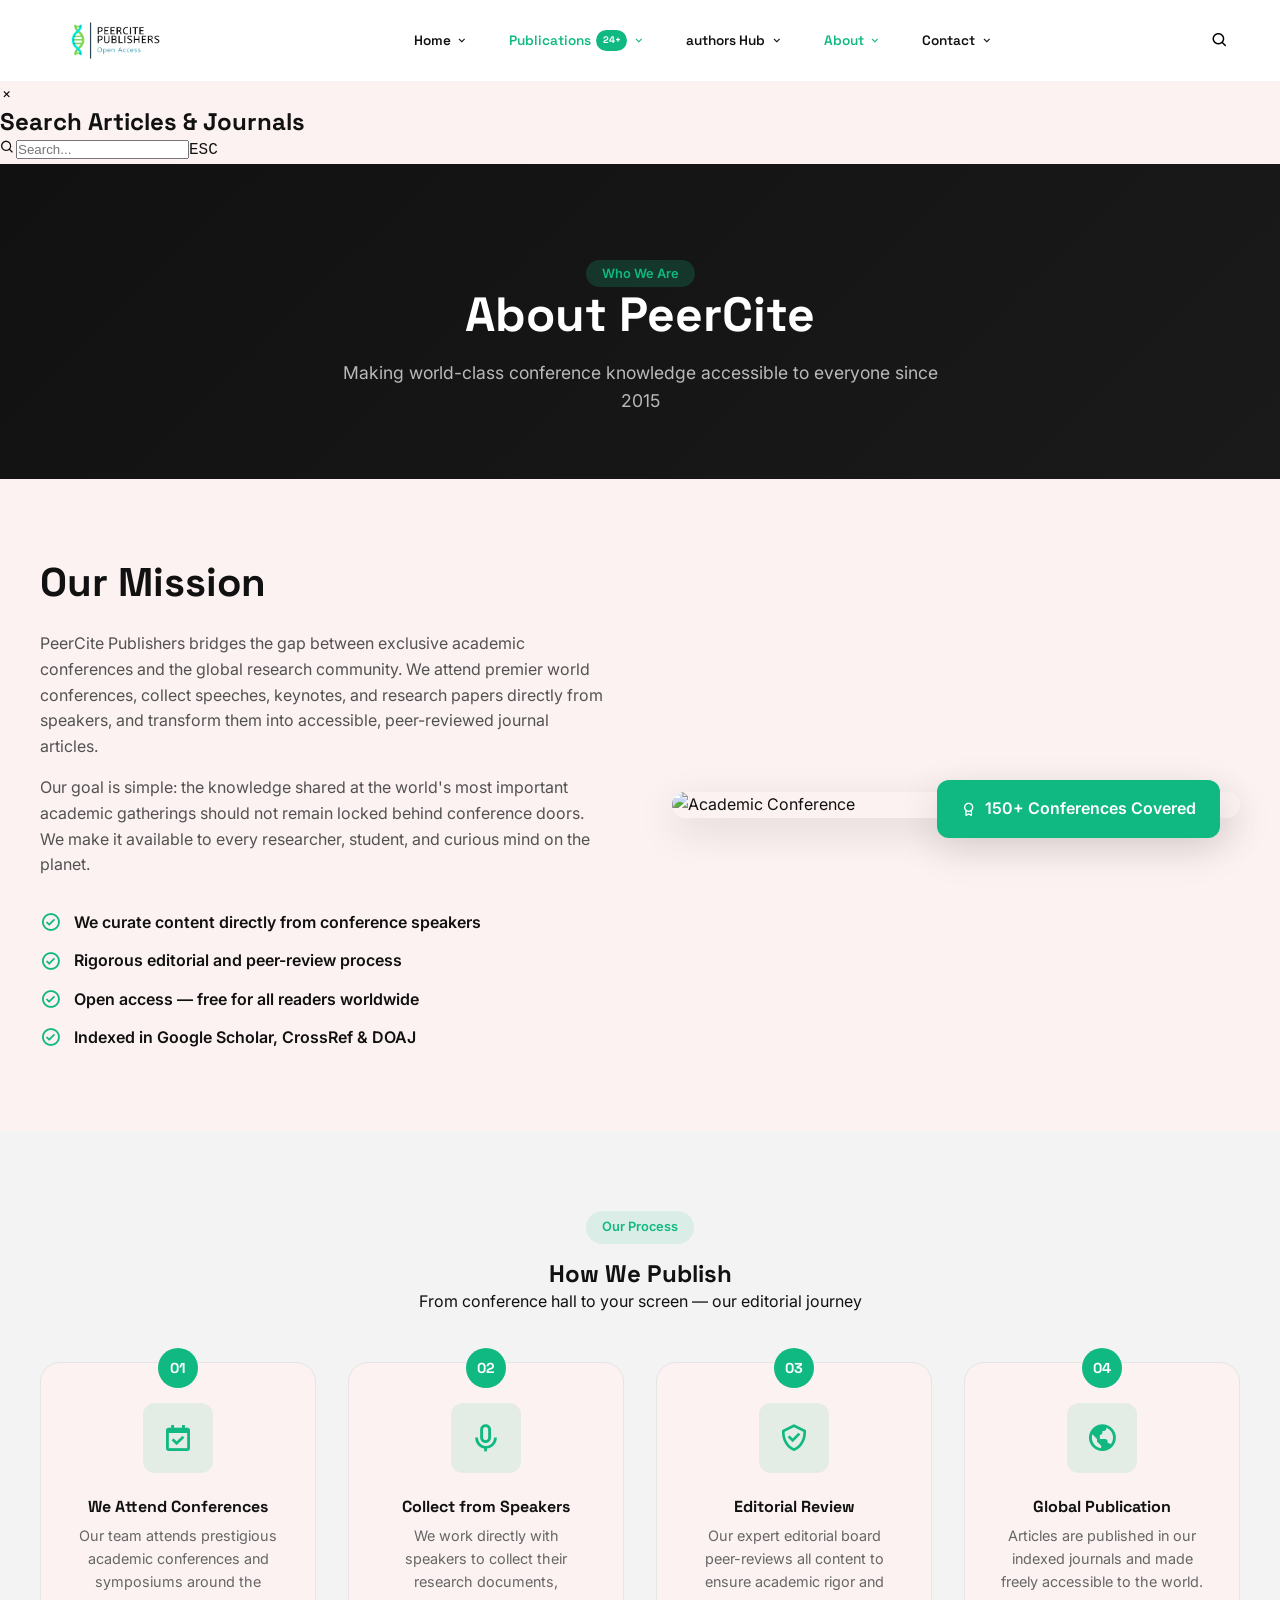
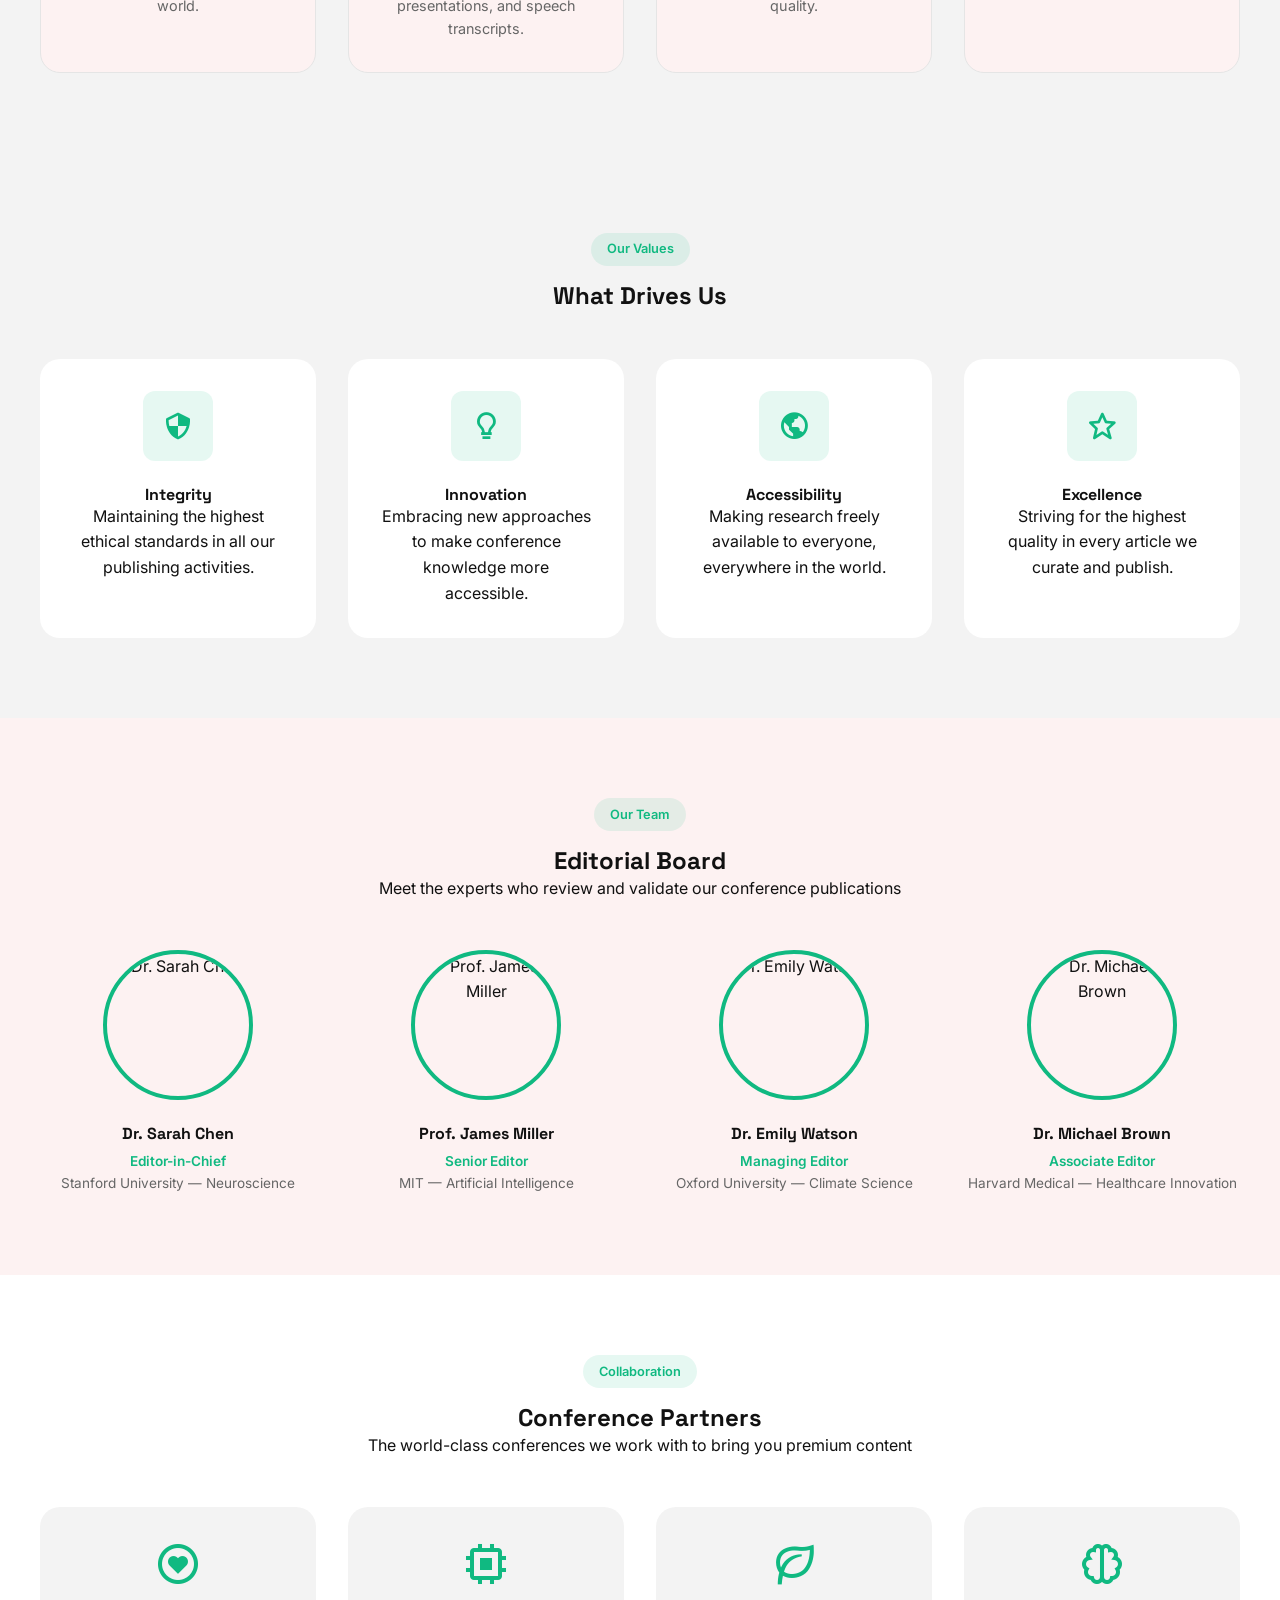
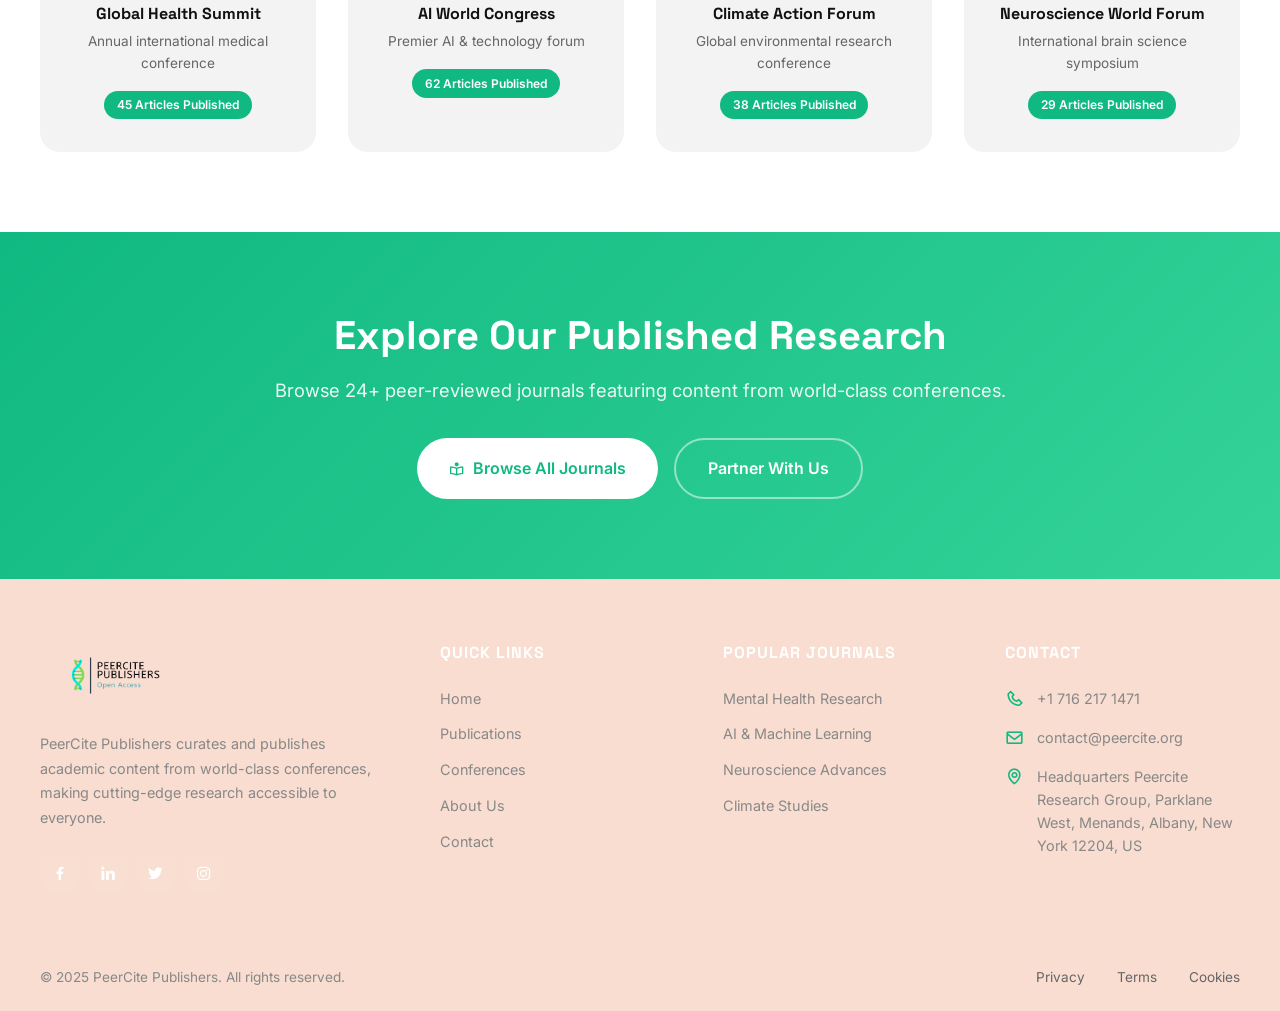
==== commit c3d58705: "another css and html style updated 2" ====
--- a/about.html
+++ b/about.html
@@ -5,7 +5,6 @@
     <meta charset="UTF-8">
     <meta name="viewport" content="width=device-width, initial-scale=1.0">
     <title>About Us | PeerCite Publishers</title>
-    <meta name="description" content="Learn about PeerCite Publishers, our mission to democratize academic research, and the expert editorial board behind our peer-reviewed journals.">
     <link rel="preconnect" href="https://fonts.googleapis.com">
     <link rel="preconnect" href="https://fonts.gstatic.com" crossorigin>
     <link
@@ -41,17 +40,29 @@
         <div class="container">
             <a href="index.html" class="header-logo">
                 <img src="assets/images/Peercite Logo..png" alt="PeerCite Logo" class="logo-img">
+                <div class="logo-text-wrapper">
+                </div>
             </a>
             <nav class="desktop-nav">
                 <div class="nav-dropdown">
                     <a href="index.html" class="nav-link"><span>Home</span><i class='bx bx-chevron-down'></i></a>
+                    <!-- <div class="dropdown-menu">
+                        <a href="index.html" class="dropdown-item">
+                            <div class="dropdown-icon"><i class='bx bx-home-alt'></i></div>
+                            <div class="dropdown-content"><span class="dropdown-title">Homepage</span><span class="dropdown-desc">Back to main page</span></div>
+                        </a>
+                        <a href="index.html#featured" class="dropdown-item">
+                            <div class="dropdown-icon"><i class='bx bx-star'></i></div>
+                            <div class="dropdown-content"><span class="dropdown-title">Featured Journals</span><span class="dropdown-desc">Our top publications</span></div>
+                        </a>
+                    </div> -->
                 </div>
                 <div class="nav-dropdown mega-dropdown">
                     <a href="publications.html" class="nav-link active"><span>Publications</span><span
                             class="nav-badge">24+</span><i class='bx bx-chevron-down'></i></a>
                     <div class="dropdown-menu mega-menu">
                         <div class="mega-menu-inner">
-                            <div class="mega-col">
+                            <div class="mega-col" data-category="medical">
                                 <h5 class="mega-title"><i class='bx bx-heart-circle'></i> Medical Sciences</h5>
                                 <ul class="mega-links">
                                     <li><a href="journal.html?id=mental-health">Mental Health</a></li>
@@ -60,7 +71,7 @@
                                     <li><a href="journal.html?id=cardio-biology">Cardio Biology</a></li>
                                 </ul>
                             </div>
-                            <div class="mega-col">
+                            <div class="mega-col" data-category="technology">
                                 <h5 class="mega-title"><i class='bx bx-chip'></i> Technology</h5>
                                 <ul class="mega-links">
                                     <li><a href="journal.html?id=ai-machine-learning">AI & Machine Learning</a></li>
@@ -69,13 +80,13 @@
                                     <li><a href="journal.html?id=applied-chemistry">Applied Chemistry</a></li>
                                 </ul>
                             </div>
-                            <div class="mega-col">
+                            <div class="mega-col" data-category="environmental">
                                 <h5 class="mega-title"><i class='bx bx-leaf'></i> Environmental Sciences</h5>
                                 <ul class="mega-links">
                                     <li><a href="journal.html?id=environmental-sciences">Climate Studies</a></li>
-                                    <li><a href="journal.html?id=environmental-sciences">Sustainability</a></li>
-                                    <li><a href="journal.html?id=environmental-sciences">Marine Biology</a></li>
-                                    <li><a href="journal.html?id=environmental-sciences">Ecology</a></li>
+                                    <li><a href="journal.html?id=nanostructured-materials">Green Materials</a></li>
+                                    <li><a href="journal.html?id=agriculture-food">Agriculture & Food</a></li>
+                                    <li><a href="publications.html?filter=environmental">View All Research</a></li>
                                 </ul>
                             </div>
                             <div class="mega-col mega-featured">
@@ -97,10 +108,19 @@
                         </div>
                     </div>
                 </div>
-                <div class="nav-dropdown">
-                    <a href="authors.html" class="nav-link"><span>Authors Hub</span><i
-                            class='bx bx-chevron-down'></i></a>
-                </div>
+                <!-- <div class="nav-dropdown">-->
+                <a href="authors.html" class="nav-link"><span>authors Hub</span><i class='bx bx-chevron-down'></i></a>
+                <!-- <div class="dropdown-menu">
+                        <a href="authors.html" class="dropdown-item">
+                            <div class="dropdown-icon"><i class='bx bx-calendar-event'></i></div>
+                            <div class="dropdown-content"><span class="dropdown-title">Past Conferences</span><span class="dropdown-desc">Browse archives</span></div>
+                        </a>
+                        <a href="conferences.html#speakers" class="dropdown-item">
+                            <div class="dropdown-icon"><i class='bx bx-microphone'></i></div>
+                            <div class="dropdown-content"><span class="dropdown-title">Featured Speakers</span><span class="dropdown-desc">World-class researchers</span></div>
+                        </a>
+                    </div>
+                </div> -->
                 <div class="nav-dropdown">
                     <a href="about.html" class="nav-link active"><span>About</span><i
                             class='bx bx-chevron-down'></i></a>
@@ -115,20 +135,33 @@
                             <div class="dropdown-content"><span class="dropdown-title">Editorial Board</span><span
                                     class="dropdown-desc">Meet our experts</span></div>
                         </a>
+                        <a href="about.html#partners" class="dropdown-item">
+                            <div class="dropdown-icon"><i class='bx bx-handshake'></i></div>
+                            <div class="dropdown-content"><span class="dropdown-title">Partners</span><span
+                                    class="dropdown-desc">Conference organizers</span></div>
+                        </a>
                     </div>
                 </div>
                 <div class="nav-dropdown">
                     <a href="contact.html" class="nav-link"><span>Contact</span><i class='bx bx-chevron-down'></i></a>
+                    <div class="dropdown-menu">
+                        <a href="contact.html" class="dropdown-item">
+                            <div class="dropdown-icon"><i class='bx bx-envelope'></i></div>
+                            <div class="dropdown-content"><span class="dropdown-title">Get In Touch</span><span
+                                    class="dropdown-desc">Send us a message</span></div>
+                        </a>
+                        <a href="contact.html#faq" class="dropdown-item">
+                            <div class="dropdown-icon"><i class='bx bx-help-circle'></i></div>
+                            <div class="dropdown-content"><span class="dropdown-title">FAQs</span><span
+                                    class="dropdown-desc">Common questions</span></div>
+                        </a>
+                    </div>
                 </div>
             </nav>
-            <div class="search-autocomplete-wrapper">
-                <div class="integrated-access-bar">
-                    <div class="search-section">
-                        <i class='bx bx-search search-icon-ui'></i>
-                        <input type="text" id="header-search" placeholder="Search journals" autocomplete="off">
-                        <div id="search-dropdown" class="search-dropdown"></div>
-                    </div>
-                </div>
+            <div class="header-actions">
+                <button class="header-icon-btn search-trigger" id="search-trigger"><i class='bx bx-search'></i></button>
+                <a href="publications.html" class="btn-primary-header"><i class='bx bx-book-reader'></i><span>Read
+                        Articles</span></a>
             </div>
             <button class="hamburger" id="hamburger">
                 <span class="hamburger-line"></span><span class="hamburger-line"></span><span
@@ -141,9 +174,7 @@
     <div class="mobile-overlay" id="mobile-overlay"></div>
     <div class="mobile-menu" id="mobile-menu">
         <div class="mobile-menu-header">
-            <a href="index.html" class="mobile-logo">
-                <img src="assets/images/Peercite Logo..png" alt="PeerCite Logo" style="height: 40px; width: auto;">
-            </a>
+            <div class="mobile-logo"><span class="logo-mark">P</span><span>PeerCite</span></div>
             <button class="mobile-close" id="mobile-close"><i class='bx bx-x'></i></button>
         </div>
         <div class="mobile-search"><i class='bx bx-search'></i><input type="search" placeholder="Search articles...">
@@ -159,9 +190,8 @@
                 <button class="mobile-nav-link"><i class='bx bx-book-open'></i><span>Publications</span><span
                         class="mobile-badge">24+</span><i class='bx bx-chevron-down chevron'></i></button>
                 <div class="mobile-dropdown-content">
-                    <a href="publications.html?filter=medical">Medical Sciences</a>
-                    <a href="publications.html?filter=science-tech">Technology</a>
-                    <a href="publications.html?filter=environmental">Environmental Sciences</a>
+                    <a href="journal.html">Medical Sciences</a>
+                    <a href="journal.html">Technology</a>
                     <a href="publications.html" class="view-all">View All →</a>
                 </div>
             </div>
@@ -501,28 +531,8 @@
         </div>
     </footer>
 
-    <!-- SEARCH OVERLAY -->
-    <div class="search-overlay" id="search-overlay">
-        <div class="search-overlay-inner">
-            <button class="search-close" id="search-close"><i class='bx bx-x'></i></button>
-            <h2>Search Articles & Journals</h2>
-            <div class="search-input-group">
-                <input type="text" id="full-search-input" placeholder="Type to search journals/proceedings...">
-                <i class='bx bx-search'></i>
-            </div>
-            <div class="search-trending">
-                <span>Trending Searches:</span>
-                <div class="trending-tags">
-                    <a href="journal.html?id=ai-machine-learning">AI & ML</a>
-                    <a href="journal.html?id=mental-health">Mental Health</a>
-                    <a href="journal.html?id=sustainability">Sustainability</a>
-                    <a href="journal.html?id=neuroscience">Neuroscience</a>
-                </div>
-            </div>
-        </div>
-    </div>
-
     <button class="back-to-top" id="back-to-top"><i class='bx bx-up-arrow-alt'></i></button>
     <script src="script.js"></script>
 </body>
+
 </html>
--- a/style.css
+++ b/style.css
@@ -850,14 +850,14 @@
     box-shadow: var(--shadow-md);
 } */
 
-.main-header .container {
+/* .main-header .container {
     display: flex;
     align-items: center;
     justify-content: space-between;
     padding-top: 0.4rem;
     padding-bottom: 0.4rem;
     background-origin: padding-box;
-}
+} */
 
 /* Desktop Nav */
 .desktop-nav {
@@ -1112,7 +1112,7 @@
 .hamburger-line {
     width: 24px;
     height: 2px;
-    background: #111;
+    background: var(--dark);
     transition: var(--transition);
 }
 
@@ -1129,106 +1129,6 @@
 }
 
 /* ==================== SEARCH OVERLAY ==================== */
-.search-overlay {
-    position: fixed;
-    inset: 0;
-    background: rgba(10, 10, 10, 0.98);
-    backdrop-filter: blur(15px);
-    z-index: 10000;
-    display: flex;
-    align-items: center;
-    justify-content: center;
-    opacity: 0;
-    visibility: hidden;
-    transition: all 0.4s cubic-bezier(0.4, 0, 0.2, 1);
-}
-
-.search-overlay.active {
-    opacity: 1;
-    visibility: visible;
-}
-
-.search-overlay-inner {
-    width: 90%;
-    max-width: 800px;
-    position: relative;
-    text-align: center;
-    color: white;
-}
-
-.search-close {
-    position: absolute;
-    top: -60px;
-    right: 0;
-    font-size: 2.5rem;
-    color: white;
-    background: transparent;
-    cursor: pointer;
-}
-
-.search-overlay-inner h2 {
-    color: white;
-    margin-bottom: 2rem;
-    font-size: 2rem;
-}
-
-.search-input-group {
-    position: relative;
-    margin-bottom: 3rem;
-}
-
-.search-input-group input {
-    width: 100%;
-    background: transparent;
-    border: none;
-    border-bottom: 2px solid rgba(255, 255, 255, 0.2);
-    padding: 1rem 0;
-    font-size: 1.5rem;
-    color: white;
-    transition: border-color 0.3s ease;
-}
-
-.search-input-group input:focus {
-    outline: none;
-    border-color: var(--primary);
-}
-
-.search-input-group i {
-    position: absolute;
-    right: 0;
-    top: 50%;
-    transform: translateY(-50%);
-    font-size: 1.5rem;
-    color: var(--primary);
-}
-
-.search-trending span {
-    display: block;
-    margin-bottom: 1rem;
-    font-size: 0.9rem;
-    color: var(--gray-400);
-}
-
-.trending-tags {
-    display: flex;
-    justify-content: center;
-    gap: 1rem;
-    flex-wrap: wrap;
-}
-
-.trending-tags a {
-    padding: 0.5rem 1.2rem;
-    background: rgba(255, 255, 255, 0.1);
-    border-radius: var(--radius-full);
-    font-size: 0.85rem;
-    transition: all 0.3s ease;
-}
-
-.trending-tags a:hover {
-    background: var(--primary);
-    color: white;
-}
-
 /* =====================================================
    ENHANCED SEARCH DROPDOWN STYLES
    ===================================================== */
@@ -1428,17 +1328,16 @@
 .mobile-menu {
     position: fixed;
     top: 0;
-    right: -350px;
-    width: 85%;
-    max-width: 350px;
+    right: -100%;
+    width: 90%;
+    max-width: 400px;
     height: 100vh;
     background: var(--white);
-    z-index: 2100;
+    z-index: 500;
     overflow-y: auto;
     transition: right 0.4s ease;
     display: flex;
     flex-direction: column;
-    box-shadow: -10px 0 30px rgba(0, 0, 0, 0.1);
 }
 
 .mobile-menu.active {
@@ -2047,7 +1946,48 @@
     font-size: 0.75rem;
     font-weight: 600;
     color: var(--primary);
-}
+    box-shadow: var(--shadow-sm);
+    z-index: 10;
+}
+
+/* Category Badges */
+.conf-badge {
+    position: absolute;
+    top: 0.75rem;
+    left: 0.75rem;
+    color: #fff;
+    padding: 0.3rem 0.8rem;
+    border-radius: 50px;
+    font-size: 0.72rem;
+    font-weight: 700;
+    letter-spacing: 0.05em;
+    display: flex;
+    align-items: center;
+    gap: 0.3rem;
+    z-index: 10;
+    box-shadow: 0 4px 12px rgba(0, 0, 0, 0.15);
+}
+
+.bg-tech {
+    background: linear-gradient(135deg, #6366f1, #8b5cf6);
+}
+
+.bg-medical {
+    background: linear-gradient(135deg, #10b981, #059669);
+}
+
+.bg-environmental {
+    background: linear-gradient(135deg, #f59e0b, #d97706);
+}
+
+.bg-social {
+    background: linear-gradient(135deg, #ec4899, #be185d);
+}
+
+.bg-life {
+    background: linear-gradient(135deg, #3b82f6, #1d4ed8);
+}
+
 
 .journal-content {
     padding: 1.5rem;
@@ -2414,16 +2354,15 @@
         display: none;
     }
 
-    .stats-grid {
+    .stats-grid,
+    .journals-grid,
+    .how-grid,
+    .speakers-grid {
         grid-template-columns: repeat(2, 1fr);
     }
 
-    .journals-grid {
-        grid-template-columns: 1fr 1fr;
-    }
-
     .footer-main {
-        grid-template-columns: 1fr 1fr;
+        grid-template-columns: repeat(2, 1fr);
     }
 }
 
@@ -2443,7 +2382,9 @@
     }
 
     .stats-grid,
-    .journals-grid {
+    .journals-grid,
+    .how-grid,
+    .speakers-grid {
         grid-template-columns: 1fr;
     }
 
@@ -3197,6 +3138,7 @@
 @media (max-width: 1024px) {
     .publications-grid {
         grid-template-columns: repeat(2, 1fr);
+        gap: 1.5rem;
     }
 
     .about-grid,
@@ -3227,11 +3169,12 @@
 }
 
 @media (max-width: 768px) {
-    .page-hero h1 {
-        font-size: 2rem;
-    }
-
-    .publications-grid,
+    .publications-grid {
+        grid-template-columns: repeat(2, 1fr);
+        /* Keep 2 per row on mobile as requested */
+        gap: 1rem;
+    }
+
     .values-grid,
     .team-grid,
     .steps-grid,
@@ -3489,21 +3432,7 @@
 }
 
 /* ==================== RESPONSIVE FOR NEW SECTIONS ==================== */
-@media (max-width: 1024px) {
-
-    .how-grid,
-    .speakers-grid {
-        grid-template-columns: repeat(2, 1fr);
-    }
-}
-
-@media (max-width: 768px) {
-
-    .how-grid,
-    .speakers-grid {
-        grid-template-columns: 1fr;
-    }
-}
+/* Grid Responsiveness handled in main media queries around line 2340 */
 
 /* ==================== BREADCRUMB ==================== */
 .breadcrumb {
@@ -6101,12 +6030,12 @@
 /* ==================== MOBILE MENU Z-INDEX ==================== */
 .mobile-overlay {
     position: fixed;
-    z-index: 2000;
+    z-index: 400;
 }
 
 .mobile-menu {
     position: fixed;
-    z-index: 2100;
+    z-index: 500;
 }
 
 /* ==================== PRELOADER Z-INDEX ==================== */
@@ -6983,6 +6912,20 @@
         width: 100% !important;
     }
 
+    /* Container safety */
+    .container {
+        padding-left: 1rem !important;
+        padding-right: 1rem !important;
+        width: 100% !important;
+        max-width: 100% !important;
+    }
+
+    /* Remove all negative margins */
+    * {
+        margin-left: 0 !important;
+        margin-right: 0 !important;
+    }
+
     /* Grid adjustments */
     .journals-grid,
     .publications-grid,
@@ -7166,9 +7109,20 @@
 /* ==================== SAFETY NET - FORCE EVERYTHING ==================== */
 @media (max-width: 768px) {
 
+    /* Nuclear option - force everything within viewport */
+    * {
+        max-width: 100vw !important;
+    }
+
+    /* But allow properly contained children */
+    .container *,
+    section>.container>* {
+        max-width: 100% !important;
+    }
+
     /* Ensure no element creates horizontal scroll */
-    body {
-        overflow-x: hidden;
+    body>* {
+        max-width: 100vw !important;
     }
 }
 
@@ -7580,60 +7534,4 @@
     .mega-col:last-child {
         border-bottom: none;
     }
-}
-
-/* Journal Card Metadata Utilities */
-.journal-meta-top {
-    display: flex;
-    align-items: center;
-    gap: 0.5rem;
-    margin-bottom: 0.5rem;
-}
-
-.journal-date,
-.journal-issue {
-    font-size: 0.78rem;
-    color: var(--gray-500);
-    display: flex;
-    align-items: center;
-    gap: 0.3rem;
-}
-
-.meta-dot {
-    width: 4px;
-    height: 4px;
-    border-radius: 50%;
-    background: var(--gray-300);
-}
-
-.badge-tag {
-    position: absolute;
-    top: 0.75rem;
-    left: 0.75rem;
-    color: #fff;
-    padding: 0.3rem 0.8rem;
-    border-radius: 50px;
-    font-size: 0.72rem;
-    font-weight: 700;
-    letter-spacing: 0.05em;
-    display: flex;
-    align-items: center;
-    gap: 0.3rem;
-    z-index: 2;
-}
-
-.badge-trending {
-    background: linear-gradient(135deg, #6366f1, #8b5cf6);
-}
-
-.badge-new {
-    background: linear-gradient(135deg, #10b981, #059669);
-}
-
-.badge-hot {
-    background: linear-gradient(135deg, #f59e0b, #d97706);
-}
-
-.badge-top {
-    background: linear-gradient(135deg, #ef4444, #dc2626);
 }
